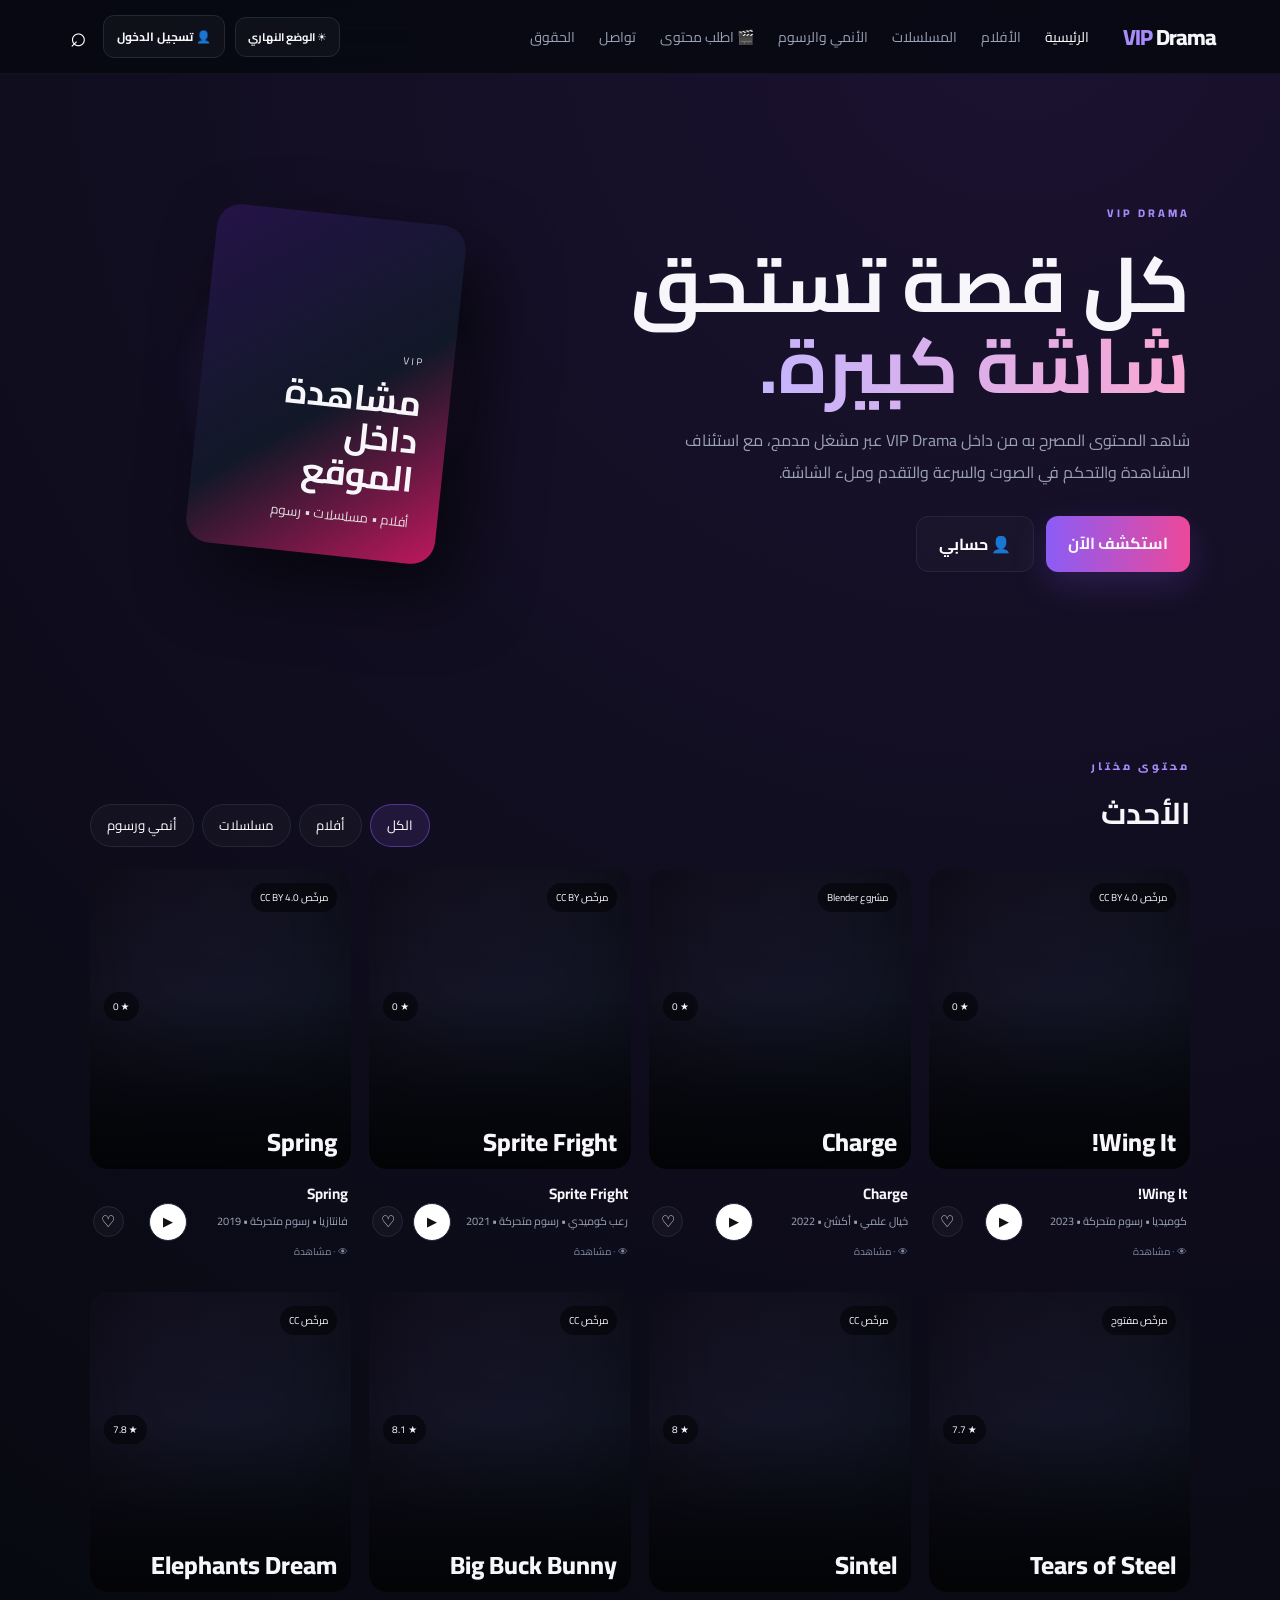
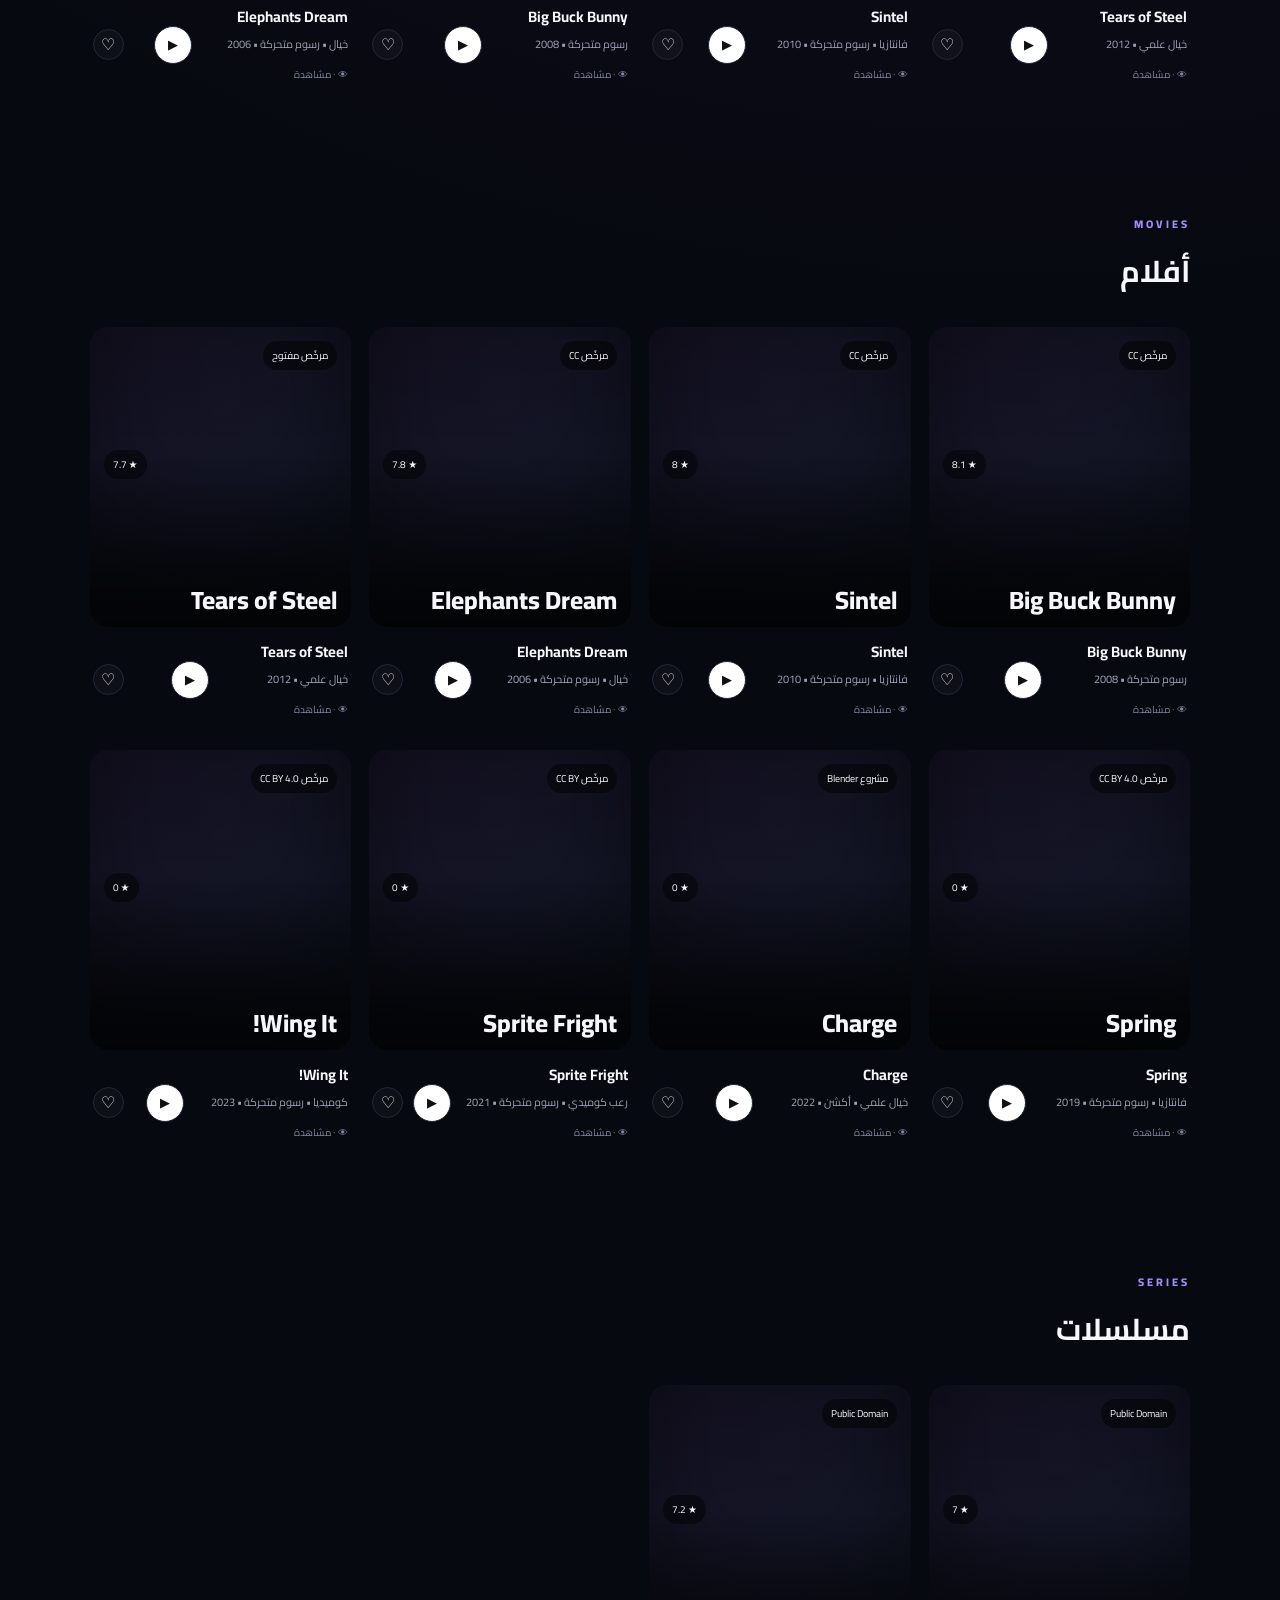
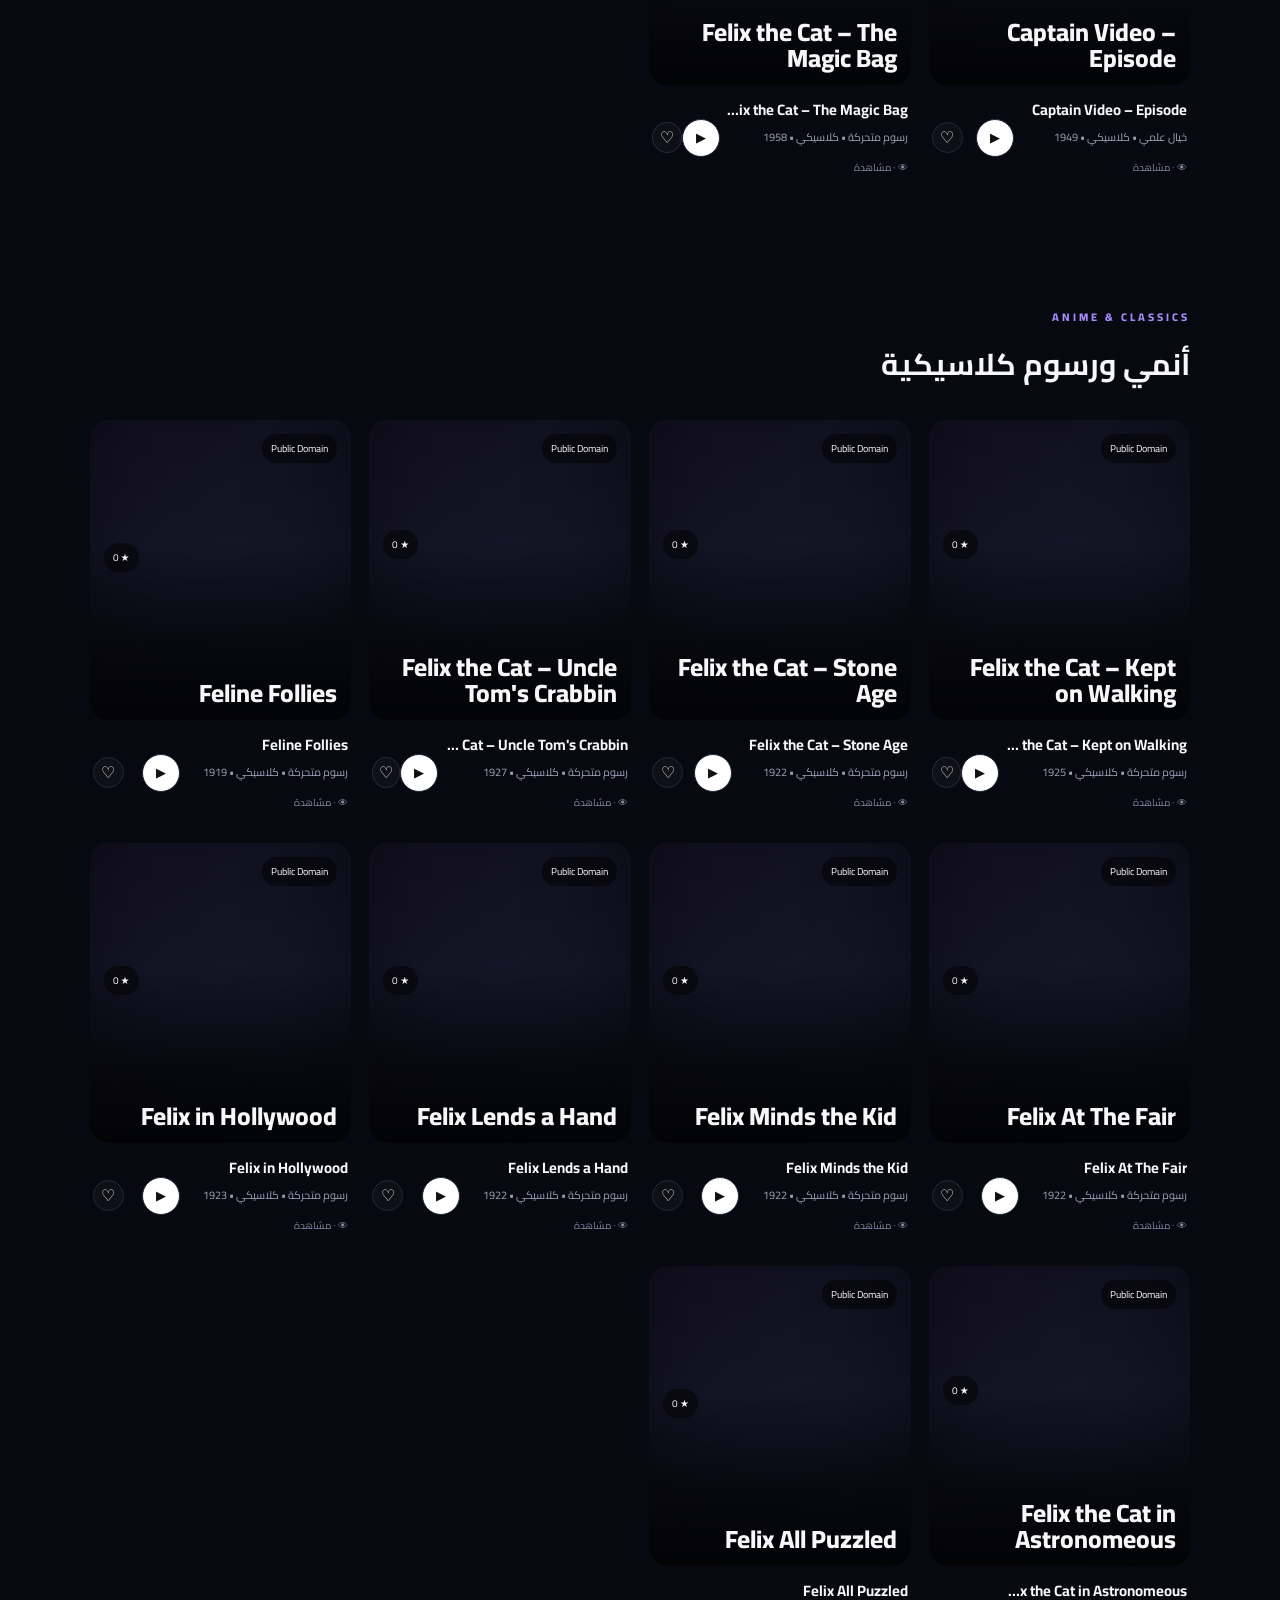
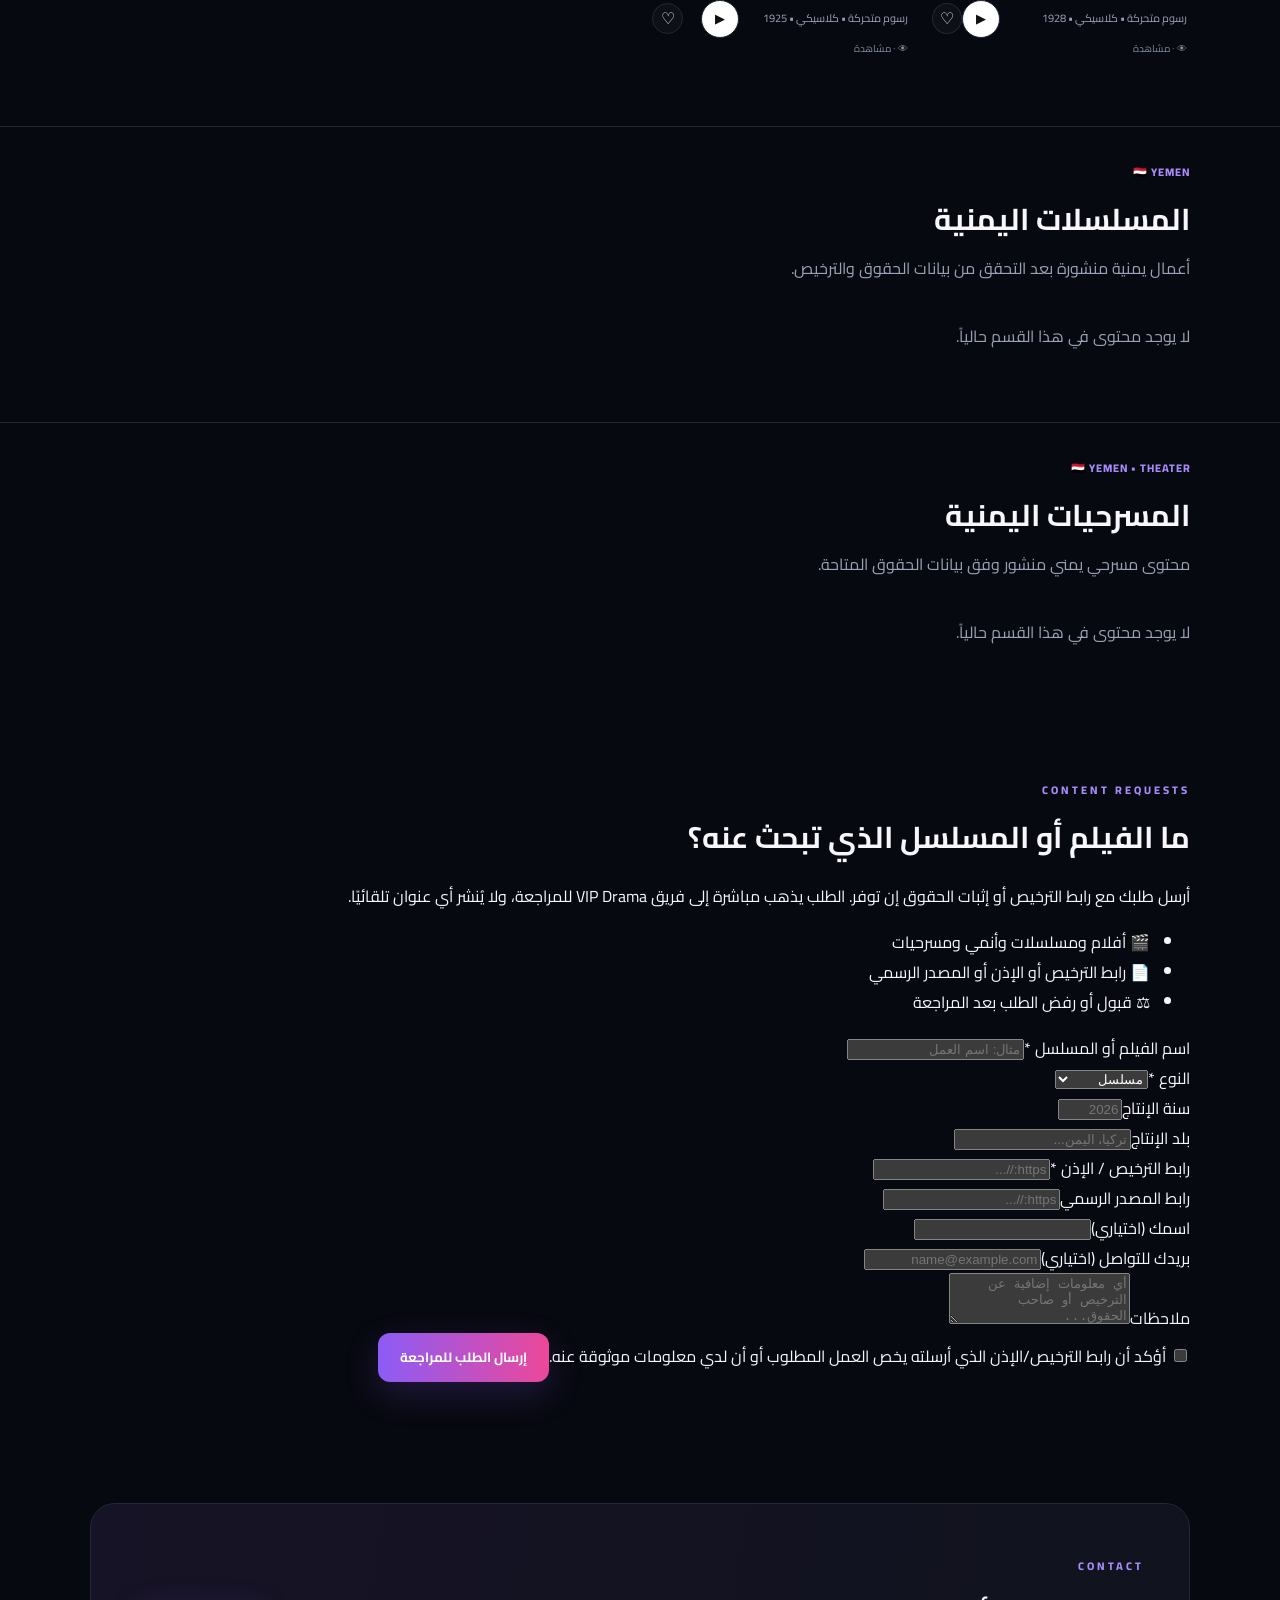
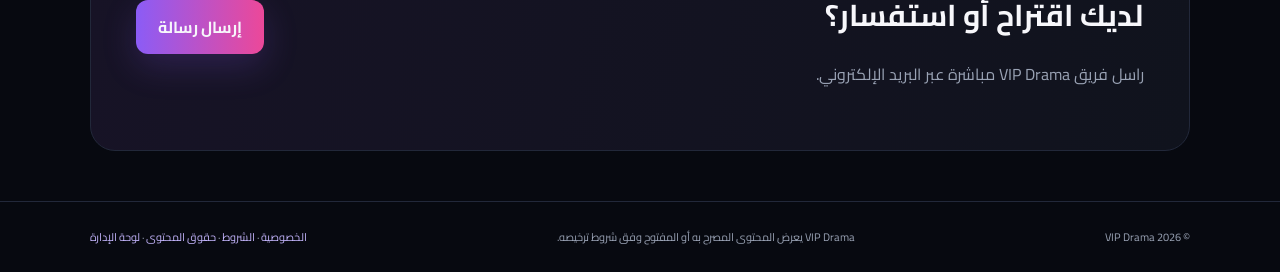
==== index.html @ 3eedb6cb "feat: add public content request section" ====
<!doctype html>
<html lang="ar" dir="rtl">
<head>
<meta charset="utf-8"><meta name="viewport" content="width=device-width,initial-scale=1">
<meta name="theme-color" content="#090b12"><meta name="description" content="VIP Drama — منصة عالمية لاكتشاف ومشاهدة الأفلام والمسلسلات والرسوم المرخصة والمفتوحة داخل الموقع."><meta name="robots" content="index,follow"><link rel="canonical" href="https://1sirgenera.github.io/Vip-Drama/"><link rel="manifest" href="manifest.webmanifest">
<title>VIP Drama — أفلام ومسلسلات</title><link rel="stylesheet" href="styles.css">
<style>.player-stage iframe{width:100%;height:100%;min-height:0;border:0;display:block}.player-stage{min-height:0}</style><style>
.series-browser{margin-top:26px;border-top:1px solid var(--line);padding-top:22px}
.series-browser h3{margin:6px 0 14px}
.series-browser-head{margin-bottom:14px}
.season-tabs{display:flex;gap:8px;flex-wrap:wrap;margin-bottom:14px}
.season-tab{border:1px solid var(--line);background:#ffffff06;color:#fff;border-radius:12px;padding:9px 13px;cursor:pointer;font:inherit}
.season-tab.active,.season-tab:hover{background:#8b5cf622;border-color:#8b5cf677}
.episode-list{display:grid;gap:9px}
.episode-row{display:grid;grid-template-columns:auto 1fr auto;gap:12px;align-items:center;border:1px solid var(--line);background:#ffffff04;border-radius:14px;padding:12px}
.episode-number{width:38px;height:38px;border-radius:11px;background:linear-gradient(135deg,var(--accent),var(--accent2));display:grid;place-items:center;font-weight:800}
.episode-info strong{display:block}.episode-info small{display:block;color:var(--muted);margin-top:3px}
.episode-play{border:1px solid var(--line);background:#fff;color:#111;border-radius:10px;padding:8px 11px;cursor:pointer;font:inherit}
@media(max-width:600px){.episode-row{grid-template-columns:auto 1fr}.episode-play{grid-column:2;justify-self:start}.season-tabs{overflow-x:auto;flex-wrap:nowrap}.season-tab{white-space:nowrap}}
.yemen-section{border-top:1px solid var(--line);padding-top:28px}.yemen-section .section-head p{margin:6px 0 0}.yemen-section .eyebrow{letter-spacing:.08em}</style></head>
<body>
<header class="topbar"><a class="brand" href="index.html"><span>VIP</span> Drama</a><nav><a class="active" href="#home">الرئيسية</a><a href="#movies">الأفلام</a><a href="#series">المسلسلات</a><a href="#anime">الأنمي والرسوم</a><a href="#request">🎬 اطلب محتوى</a><a href="#contact">تواصل</a><a href="rights.html">الحقوق</a></nav><div class="top-actions"><button class="theme-toggle" id="themeToggle" type="button">☀️ الوضع النهاري</button><a class="account-btn" id="accountBtn" href="login.html">👤 تسجيل الدخول</a><button class="search-btn" id="searchOpen" aria-label="بحث">⌕</button></div></header>
<main id="home">
<section class="hero"><div class="hero-copy"><span class="eyebrow">VIP DRAMA</span><h1>كل قصة تستحق<br><b>شاشة كبيرة.</b></h1><p>شاهد المحتوى المصرح به من داخل VIP Drama عبر مشغل مدمج، مع استئناف المشاهدة والتحكم في الصوت والسرعة والتقدم وملء الشاشة.</p><div class="hero-actions"><a class="btn primary" href="#latest">استكشف الآن</a><a class="btn ghost" href="login.html">👤 حسابي</a></div></div><div class="hero-art"><div class="hero-glow"></div><div class="hero-card"><span>VIP</span><strong>مشاهدة<br>داخل الموقع</strong><small>أفلام • مسلسلات • رسوم</small></div></div></section>
<section class="section quick-section" id="continueSection" hidden><div class="section-head"><div><span class="eyebrow">CONTINUE</span><h2>تابع المشاهدة</h2></div></div><div class="rail" id="continueGrid"></div></section><section class="section quick-section" id="favoritesSection" hidden><div class="section-head"><div><span class="eyebrow">MY LIST</span><h2>قائمتي</h2></div></div><div class="rail" id="favoritesGrid"></div></section><section class="section" id="latest"><div class="section-head"><div><span class="eyebrow">محتوى مختار</span><h2>الأحدث</h2></div><div class="filters" id="genreFilters"><button class="filter-chip active" data-filter="all">الكل</button><button class="filter-chip" data-filter="movie">أفلام</button><button class="filter-chip" data-filter="series">مسلسلات</button><button class="filter-chip" data-filter="anime">أنمي ورسوم</button></div></div><div class="grid" id="latestGrid"></div></section>
<section class="section" id="movies"><div class="section-head"><div><span class="eyebrow">MOVIES</span><h2>أفلام</h2></div></div><div class="grid" id="moviesGrid"></div></section>
<section class="section" id="series"><div class="section-head"><div><span class="eyebrow">SERIES</span><h2>مسلسلات</h2></div></div><div class="grid" id="seriesGrid"></div></section>
<section class="section" id="anime"><div class="section-head"><div><span class="eyebrow">ANIME & CLASSICS</span><h2>أنمي ورسوم كلاسيكية</h2></div></div><div class="grid" id="animeGrid"></div></section>
<section class="section yemen-section" id="yemen-series"><div class="section-head"><div><span class="eyebrow">🇾🇪 YEMEN</span><h2>المسلسلات اليمنية</h2><p class="muted">أعمال يمنية منشورة بعد التحقق من بيانات الحقوق والترخيص.</p></div></div><div class="grid" id="yemenSeriesGrid"></div></section>
<section class="section yemen-section" id="yemen-plays"><div class="section-head"><div><span class="eyebrow">🇾🇪 YEMEN • THEATER</span><h2>المسرحيات اليمنية</h2><p class="muted">محتوى مسرحي يمني منشور وفق بيانات الحقوق المتاحة.</p></div></div><div class="grid" id="yemenPlaysGrid"></div></section>
<section class="section request-section" id="request"><div class="request-card"><div class="request-copy"><span class="eyebrow">CONTENT REQUESTS</span><h2>ما الفيلم أو المسلسل الذي تبحث عنه؟</h2><p>أرسل طلبك مع رابط الترخيص أو إثبات الحقوق إن توفر. الطلب يذهب مباشرة إلى فريق VIP Drama للمراجعة، ولا يُنشر أي عنوان تلقائيًا.</p><ul><li>🎬 أفلام ومسلسلات وأنمي ومسرحيات</li><li>📄 رابط الترخيص أو الإذن أو المصدر الرسمي</li><li>⚖️ قبول أو رفض الطلب بعد المراجعة</li></ul></div><form id="publicRequestForm" class="request-form"><div class="field"><label>اسم الفيلم أو المسلسل *</label><input id="requestTitle" required maxlength="200" placeholder="مثال: اسم العمل"></div><div class="field"><label>النوع *</label><select id="requestType" required><option value="series">مسلسل</option><option value="movie">فيلم</option><option value="anime">أنمي / رسوم</option><option value="theater">مسرحية</option><option value="other">أخرى</option></select></div><div class="field"><label>سنة الإنتاج</label><input id="requestYear" type="number" min="1800" max="2100" placeholder="2026"></div><div class="field"><label>بلد الإنتاج</label><input id="requestCountry" maxlength="100" placeholder="تركيا، اليمن..."></div><div class="field"><label>رابط الترخيص / الإذن *</label><input id="requestLicenseUrl" type="url" required maxlength="1000" placeholder="https://..."></div><div class="field"><label>رابط المصدر الرسمي</label><input id="requestSourceUrl" type="url" maxlength="1000" placeholder="https://..."></div><div class="field"><label>اسمك (اختياري)</label><input id="requestName" maxlength="100"></div><div class="field"><label>بريدك للتواصل (اختياري)</label><input id="requestEmail" type="email" maxlength="254" placeholder="name@example.com"></div><div class="field full"><label>ملاحظات</label><textarea id="requestNotes" rows="3" maxlength="2000" placeholder="أي معلومات إضافية عن الترخيص أو صاحب الحقوق..."></textarea></div><label class="request-check"><input id="requestConfirm" type="checkbox" required> أؤكد أن رابط الترخيص/الإذن الذي أرسلته يخص العمل المطلوب أو أن لدي معلومات موثوقة عنه.</label><button class="btn primary" type="submit">إرسال الطلب للمراجعة</button><p id="requestStatus" class="muted request-status" role="status"></p></form></div></section><section class="contact section" id="contact"><div><span class="eyebrow">CONTACT</span><h2>لديك اقتراح أو استفسار؟</h2><p>راسل فريق VIP Drama مباشرة عبر البريد الإلكتروني.</p></div><a class="btn primary" href="mailto:abwfdytan@gmail.com?subject=رسالة%20من%20VIP%20Drama">إرسال رسالة</a></section>
</main>
<footer><span>© 2026 VIP Drama</span><span>VIP Drama يعرض المحتوى المصرح به أو المفتوح وفق شروط ترخيصه.</span><span><a href="privacy.html">الخصوصية</a> · <a href="terms.html">الشروط</a> · <a href="rights.html">حقوق المحتوى</a> · <a href="admin.html">لوحة الإدارة</a></span></footer>
<div class="modal" id="detailsModal" aria-hidden="true"><div class="details-box"><button class="close" id="detailsClose">×</button><div id="detailsBackdrop" class="details-backdrop"></div><div class="details-body"><span class="eyebrow">VIP DETAILS</span><h2 id="detailsTitle"></h2><p id="detailsMeta" class="player-meta"></p><p id="detailsDesc" class="muted"></p><div class="details-actions"><button class="btn primary" id="detailsPlay">▶ مشاهدة الآن</button><button class="btn ghost" id="detailsFav">♡ قائمتي</button></div><div id="seriesBrowser" class="series-browser" hidden>
  <div class="series-browser-head"><span class="eyebrow">SEASONS & EPISODES</span><h3>المواسم والحلقات</h3></div>
  <div id="seasonTabs" class="season-tabs"></div>
  <div id="episodeList" class="episode-list"></div>
</div><small id="detailsSource" class="player-source"></small></div></div></div><div class="modal player-modal" id="playerModal" aria-hidden="true"><div class="player-box"><button class="close player-close" id="playerClose" aria-label="إغلاق">×</button><div id="playerStage" class="player-stage"></div><div class="player-info"><span class="eyebrow">VIP PLAYER</span><h2 id="playerTitle"></h2><p id="playerMeta" class="player-meta"></p><p id="playerDesc" class="muted"></p><small id="playerSource" class="player-source"></small></div></div></div>
<div class="modal" id="searchModal"><div class="modal-box"><button class="close" id="searchClose">×</button><h3>بحث في المكتبة</h3><input id="searchInput" placeholder="اكتب اسم فيلم أو مسلسل..." autofocus><div id="searchResults"></div></div></div>
<script src="theme.js?v=20261003-1"></script><script src="data.js?v=20261002-9"></script><script src="https://cdn.jsdelivr.net/npm/@supabase/supabase-js@2"></script><script src="supabase-config.js"></script><script src="app.js?v=20261003-3"></script>
</body></html>
---- styles.css ----
@import url('https://fonts.googleapis.com/css2?family=Cairo:wght@400;600;700;800&display=swap');
:root{--bg:#070910;--panel:#0e111b;--panel2:#141827;--text:#f7f7fb;--muted:#9aa3b5;--accent:#8b5cf6;--accent2:#ec4899;--line:#22283a}*{box-sizing:border-box}html{scroll-behavior:smooth}body{margin:0;background:radial-gradient(circle at 80% 0,#1b1230 0,transparent 28%),var(--bg);color:var(--text);font-family:Cairo,system-ui,sans-serif}a{color:inherit;text-decoration:none}.topbar{height:74px;display:flex;align-items:center;gap:34px;padding:0 5%;border-bottom:1px solid #ffffff0b;background:#070910d9;backdrop-filter:blur(18px);position:sticky;top:0;z-index:20}.brand{font-size:22px;font-weight:800;letter-spacing:-1px}.brand span{color:#a78bfa}.topbar nav{display:flex;gap:24px;flex:1}.topbar nav a{color:var(--muted);font-size:14px}.topbar nav a:hover,.topbar nav .active{color:#fff}.top-actions{display:flex;align-items:center;gap:10px}.account-btn{padding:9px 13px;border:1px solid var(--line);border-radius:11px;background:#ffffff08;font-size:12px;font-weight:700;white-space:nowrap}.account-btn:hover,.account-btn.logged-in{border-color:#8b5cf655;background:#8b5cf61a}.search-btn{background:none;border:0;color:#fff;font-size:28px;cursor:pointer}.hero{min-height:620px;padding:90px 7%;display:grid;grid-template-columns:1.1fr .9fr;align-items:center;gap:50px;overflow:hidden}.eyebrow{font-size:11px;letter-spacing:3px;color:#a78bfa;font-weight:800}.hero h1{font-size:clamp(45px,6vw,82px);line-height:1.05;margin:18px 0}.hero h1 b{background:linear-gradient(90deg,#c4b5fd,#f9a8d4);-webkit-background-clip:text;color:transparent}.hero p{color:var(--muted);max-width:560px;line-height:2}.hero-actions{display:flex;gap:12px;margin-top:28px}.btn{padding:12px 22px;border-radius:12px;font-weight:700;display:inline-block;border:0;cursor:pointer;font-family:inherit}.primary{background:linear-gradient(90deg,var(--accent),var(--accent2));box-shadow:0 12px 35px #8b5cf633}.ghost{border:1px solid var(--line);background:#ffffff05;color:#fff}.hero-art{height:400px;position:relative;display:grid;place-items:center}.hero-glow{position:absolute;width:330px;height:330px;background:radial-gradient(circle,#8b5cf655,transparent 65%);filter:blur(5px)}.hero-card{width:250px;height:340px;border-radius:24px;padding:28px;display:flex;flex-direction:column;justify-content:flex-end;background:linear-gradient(145deg,#241348,#111827 55%,#be185d);box-shadow:25px 30px 70px #0009;transform:rotate(6deg)}.hero-card span{font-size:10px;letter-spacing:3px;color:#ddd}.hero-card strong{font-size:35px;line-height:1.1;margin:12px 0}.hero-card small{color:#ddd}.section{padding:55px 7%}.section-head{display:flex;align-items:end;justify-content:space-between;margin-bottom:22px}.section h2{margin:6px 0;font-size:30px}.filter-chip{border:1px solid var(--line);background:#ffffff06;color:#fff;padding:8px 16px;border-radius:30px}.grid{display:grid;grid-template-columns:repeat(4,1fr);gap:18px}.card{min-width:0}.poster{height:300px;border-radius:18px;position:relative;padding:14px;display:flex;flex-direction:column;justify-content:space-between;overflow:hidden;background-size:cover!important;background-position:center!important;box-shadow:inset 0 -100px 100px #0007}.poster-image{position:absolute;inset:0;width:100%;height:100%;object-fit:cover;display:block;z-index:0}.poster-shade{position:absolute;inset:0;background:linear-gradient(180deg,#0003 0%,#0000 42%,#000b 100%);z-index:1}.poster>*:not(.poster-image):not(.poster-shade){position:relative;z-index:2}.tag,.rating{font-size:10px;background:#0007;padding:5px 9px;border-radius:20px;backdrop-filter:blur(5px);align-self:flex-start}.rating{align-self:flex-end;margin-top:-27px}.poster-title{font-size:25px;font-weight:800;line-height:1.05}.card-info{display:flex;justify-content:space-between;align-items:center;padding:10px 3px}.card-info h3{font-size:15px;margin:0}.card-info p{font-size:11px;color:var(--muted);margin:3px 0}.play{border:1px solid var(--line);background:#fff;color:#111;border-radius:50%;width:38px;height:38px;cursor:pointer}.contact{margin:50px 7%;padding:45px;border:1px solid var(--line);border-radius:25px;background:linear-gradient(100deg,#171326,#10131d);display:flex;justify-content:space-between;align-items:center}.contact h2{margin:8px 0}.contact p{color:var(--muted)}footer{border-top:1px solid var(--line);padding:25px 7%;display:flex;gap:20px;justify-content:space-between;color:var(--muted);font-size:11px}footer a{color:#c4b5fd}.modal{display:none;position:fixed;inset:0;background:#000b;z-index:50;padding:7%;backdrop-filter:blur(8px)}.modal.show{display:block}.modal-box{max-width:800px;margin:auto;background:var(--panel);border:1px solid var(--line);border-radius:22px;padding:25px;max-height:86vh;overflow:auto}.close{float:left;background:none;border:0;color:#fff;font-size:28px}.modal input{width:100%;padding:14px;border-radius:12px;border:1px solid var(--line);background:#080a10;color:#fff;margin:10px 0 20px;font:inherit}.muted{color:var(--muted)}
.auth-page{min-height:100vh;display:grid;place-items:center;padding:30px}.auth-wrap{width:min(440px,100%);display:flex;flex-direction:column;align-items:center;gap:18px}.auth-brand{margin-bottom:4px}.auth-card{width:100%;background:linear-gradient(145deg,#101321,#0b0e17);border:1px solid var(--line);border-radius:24px;padding:32px;box-shadow:0 25px 70px #0008}.auth-card h1{font-size:30px;margin:8px 0}.auth-sub{color:var(--muted);font-size:13px;margin-top:0}.auth-form{display:grid;gap:16px;margin-top:24px}.auth-form label{font-size:12px;color:#d7dbea;font-weight:700}.auth-form input{display:block;width:100%;margin-top:7px;padding:13px 14px;border:1px solid var(--line);border-radius:11px;background:#070910;color:#fff;font:inherit;outline:none}.auth-form input:focus{border-color:#8b5cf6}.auth-submit{width:100%;margin-top:4px;text-align:center}.auth-switch{text-align:center;color:var(--muted);font-size:12px}.auth-switch a,.back-home{color:#c4b5fd;font-weight:700}.auth-message{min-height:22px;margin-top:14px;font-size:12px;text-align:center;color:var(--muted)}.auth-message.error{color:#fca5a5}.auth-message.success{color:#86efac}.account-box{text-align:center}.account-box strong{display:block;margin:12px 0 20px}.account-box .auth-submit{margin-top:10px}.back-home{font-size:12px}
@media(max-width:850px){.topbar nav{display:none}.hero{grid-template-columns:1fr;min-height:auto;padding-top:60px}.hero-art{height:320px}.grid{grid-template-columns:repeat(2,1fr)}.poster{height:260px}.contact,footer{flex-direction:column;align-items:flex-start}.contact{margin:30px 5%;}.section{padding:40px 5%}}@media(max-width:480px){.topbar{gap:10px}.account-btn{font-size:10px;padding:8px}.grid{grid-template-columns:1fr 1fr;gap:10px}.poster{height:220px}.poster-title{font-size:19px}.hero h1{font-size:46px}.auth-card{padding:25px}}
body.player-open{overflow:hidden}.player-modal{padding:2.5%;display:none;align-items:center;justify-content:center}.player-modal.show{display:flex}.player-box{width:min(1180px,100%);max-height:94vh;overflow:auto;background:#090c15;border:1px solid var(--line);border-radius:24px;box-shadow:0 30px 100px #000c;position:relative}.player-stage{background:#000;aspect-ratio:16/9;display:grid;place-items:center;overflow:hidden;border-radius:24px 24px 0 0}.vip-player{width:100%;height:100%;background:#000;overflow:hidden}.site-video,.site-frame{width:100%;height:100%;border:0;display:block;background:#000}.site-video{object-fit:contain}.embed-player .site-frame{width:100%;height:100%;min-height:0}.player-empty{padding:70px 24px;text-align:center;max-width:680px}.player-empty h3{margin:14px 0 8px}.player-empty p{color:var(--muted);line-height:1.9}.player-empty small{color:#777f92;line-height:1.7}.player-icon{width:64px;height:64px;border-radius:50%;display:grid;place-items:center;margin:auto;background:linear-gradient(135deg,var(--accent),var(--accent2));font-size:22px}.player-info{padding:22px 28px 28px}.player-info h2{margin:7px 0}.player-meta,.player-source{color:var(--muted);font-size:12px}.player-source{display:block;margin-top:12px}.player-close{position:absolute;top:12px;left:12px;z-index:4;width:42px;height:42px;border-radius:50%;background:#000b;border:1px solid #ffffff22}@media(max-width:700px){.player-modal{padding:0}.player-box{border-radius:0;max-height:100vh;height:100vh}.player-stage{border-radius:0;aspect-ratio:16/9}.player-info{padding:18px}.player-close{top:10px;left:10px}}
.view-count{display:inline-block;margin-top:3px;color:#7f8aa0;font-size:10px}.poster-image{transition:transform .35s ease}.card:hover .poster-image{transform:scale(1.035)}.site-video{max-width:100%;max-height:100%}@media(max-width:600px){.grid{gap:10px}.poster{height:220px}.poster-title{font-size:18px}.player-stage{width:100%;min-height:0}.player-box{width:100%;}.site-frame,.site-video{width:100%;height:100%;min-height:0}.player-info h2{font-size:24px}.player-info{padding:16px 18px 24px}.player-modal .player-box{overflow-y:auto;-webkit-overflow-scrolling:touch}}
/* Streaming platform layer */
.quick-section{padding-top:28px;padding-bottom:28px}
.rail{display:grid;grid-auto-flow:column;grid-auto-columns:minmax(190px,230px);grid-template-rows:1fr;gap:16px;overflow-x:auto;overflow-y:hidden;padding:4px 2px 14px;scroll-snap-type:x mandatory;overscroll-behavior-inline:contain;scrollbar-width:thin}
.rail .rail-card{scroll-snap-align:start}
.rail .poster{height:290px}
.poster-button{display:block;width:100%;padding:0;border:0;background:none;color:inherit;text-align:inherit;cursor:pointer;font:inherit}
.poster-button:focus-visible{outline:2px solid #a78bfa;outline-offset:4px;border-radius:20px}
.filters{display:flex;gap:8px;flex-wrap:wrap;justify-content:flex-start}
.filter-chip{cursor:pointer;font-family:inherit;transition:.2s}
.filter-chip.active,.filter-chip:hover{background:#8b5cf622;border-color:#8b5cf677;color:#fff}
.mini-fav{width:31px;height:31px;border-radius:50%;border:1px solid var(--line);background:#ffffff08;color:#fff;cursor:pointer;font-size:16px;line-height:1}
.mini-fav.saved{color:#f9a8d4;border-color:#ec489966;background:#ec48991a}
.card-info{position:relative}
.card-info>div:first-child{min-width:0;padding-left:5px}
.card-info h3{white-space:nowrap;overflow:hidden;text-overflow:ellipsis}
.card-info .play{flex:0 0 auto}
.search-count{font-size:11px;color:var(--muted);margin-bottom:12px}
#searchResults .card{margin-bottom:12px}
#searchResults .rail-card .poster{height:210px}
.details-box{width:min(900px,100%);max-height:90vh;overflow:auto;margin:auto;background:#090c15;border:1px solid var(--line);border-radius:26px;position:relative;box-shadow:0 30px 100px #000c}
.details-backdrop{height:360px;background-size:cover;background-position:center;position:relative;background-color:#111827}
.details-body{padding:24px 30px 30px}
.details-body h2{font-size:34px;margin:8px 0}
.details-body p{line-height:1.9}
.details-actions{display:flex;gap:10px;flex-wrap:wrap;margin-top:20px}
.details-actions .saved{border-color:#ec489966;color:#f9a8d4;background:#ec48991a}
#detailsClose{position:absolute;top:12px;left:12px;z-index:5;width:42px;height:42px;border-radius:50%;background:#000b;border:1px solid #ffffff22}
.card:hover .poster{box-shadow:inset 0 -100px 100px #0007,0 16px 35px #0008;transform:translateY(-2px)}
.poster{transition:transform .22s ease,box-shadow .22s ease}
@media(max-width:700px){
  .rail{grid-auto-columns:minmax(165px,47vw);gap:11px}
  .rail .poster{height:235px}
  .details-box{border-radius:0;max-height:100vh;height:100vh}
  .details-backdrop{height:290px}
  .details-body{padding:20px}
  .details-body h2{font-size:28px}
  .filters{overflow-x:auto;flex-wrap:nowrap;padding-bottom:3px}
  .filters .filter-chip{white-space:nowrap}
}
@media(prefers-reduced-motion:reduce){html{scroll-behavior:auto}.poster,.poster-image{transition:none}}

.legal-page{max-width:900px;margin:auto;min-height:70vh}.legal-page h1{font-size:42px;margin:10px 0 28px}.legal-page h2{font-size:22px;margin:30px 0 10px}.legal-page p{color:#c2c8d6;line-height:2}.legal-page a{color:#c4b5fd;text-decoration:underline}.legal-page .muted{font-size:12px}

/* Admin production dashboard */
.admin .stats{grid-template-columns:repeat(4,1fr)}
.stat small{display:block;color:var(--muted);font-size:10px;margin-top:4px}
.admin-tools{display:flex;gap:10px;flex-wrap:wrap;margin:0 0 18px}
.admin-tools input,.admin-tools select{flex:1;min-width:170px;padding:11px;border-radius:10px;border:1px solid var(--line);background:#080a10;color:#fff;font:inherit}
.status-pill{display:inline-flex;align-items:center;gap:5px;padding:4px 8px;border-radius:20px;font-size:10px;background:#ffffff0a;border:1px solid var(--line)}
.status-pill.live{color:#86efac;border-color:#22c55e44;background:#22c55e12}
.status-pill.draft{color:#fbbf24;border-color:#f59e0b44;background:#f59e0b12}
.rights-ok{color:#86efac}.rights-warn{color:#fbbf24}
@media(max-width:850px){.admin .stats{grid-template-columns:1fr 1fr}}

/* Admin production dashboard */
.admin .stats{grid-template-columns:repeat(4,1fr)}
.stat small{display:block;color:var(--muted);font-size:10px;margin-top:4px}
.admin-tools{display:flex;gap:10px;flex-wrap:wrap;margin:0 0 18px}
.admin-tools input,.admin-tools select{flex:1;min-width:170px;padding:11px;border-radius:10px;border:1px solid var(--line);background:#080a10;color:#fff;font:inherit}
.status-pill{display:inline-flex;align-items:center;gap:5px;padding:4px 8px;border-radius:20px;font-size:10px;background:#ffffff0a;border:1px solid var(--line)}
.status-pill.live{color:#86efac;border-color:#22c55e44;background:#22c55e12}.status-pill.draft{color:#fbbf24;border-color:#f59e0b44;background:#f59e0b12}
.rights-ok{color:#86efac}.rights-warn{color:#fbbf24}
@media(max-width:850px){.admin .stats{grid-template-columns:1fr 1fr}}

/* VIP Drama theme system */
:root{color-scheme:dark}
:root[data-theme="light"]{color-scheme:light;--bg:#f4f6fb;--panel:#ffffff;--panel2:#eef1f7;--text:#111827;--muted:#667085;--accent:#7c3aed;--accent2:#db2777;--line:#d8deea}
:root[data-theme="light"] body{background:radial-gradient(circle at 80% 0,#eee6ff 0,transparent 30%),var(--bg);color:var(--text)}
:root[data-theme="light"] .topbar{background:#ffffffdd;border-bottom-color:#dfe3ec}
:root[data-theme="light"] .topbar nav a{color:#667085}:root[data-theme="light"] .topbar nav a:hover,:root[data-theme="light"] .topbar nav .active{color:#111827}
:root[data-theme="light"] .account-btn,:root[data-theme="light"] .ghost,:root[data-theme="light"] .filter-chip,:root[data-theme="light"] .mini-fav{background:#ffffff;border-color:#d8deea;color:#273044}
:root[data-theme="light"] .search-btn{color:#111827}:root[data-theme="light"] .hero-card{box-shadow:25px 30px 70px #64748b33}
:root[data-theme="light"] .poster{box-shadow:inset 0 -100px 100px #0005}:root[data-theme="light"] .contact{background:linear-gradient(100deg,#ffffff,#f1effa)}
:root[data-theme="light"] .modal{background:#11182766}:root[data-theme="light"] .modal-box,:root[data-theme="light"] .details-box,:root[data-theme="light"] .player-box{background:#ffffff;color:#111827;box-shadow:0 30px 100px #47556933}
:root[data-theme="light"] .modal input,:root[data-theme="light"] .auth-form input,:root[data-theme="light"] .field input,:root[data-theme="light"] .field select,:root[data-theme="light"] .field textarea{background:#f8fafc;color:#111827;border-color:#d8deea}
:root[data-theme="light"] .auth-card{background:linear-gradient(145deg,#fff,#f5f6fb);box-shadow:0 25px 70px #47556922}
:root[data-theme="light"] .details-backdrop{background-color:#e5e7eb}:root[data-theme="light"] .season-tab{color:#273044;background:#fff}
:root[data-theme="light"] .episode-row{background:#fff}:root[data-theme="light"] .episode-play{background:#111827;color:#fff}
:root[data-theme="light"] .player-stage{background:#000}:root[data-theme="light"] footer{background:#f4f6fb}
:root[data-theme="light"] .notice{background:#fffbeb;color:#92400e;border-color:#f59e0b}
:root[data-theme="light"] .admin .stat,:root[data-theme="light"] .admin .box{background:#fff}
.theme-toggle{border:1px solid var(--line);background:#ffffff08;color:inherit;border-radius:11px;padding:9px 12px;cursor:pointer;font:inherit;font-size:11px;font-weight:700;white-space:nowrap}
.theme-toggle:hover{border-color:#8b5cf655;background:#8b5cf61a}
@media(max-width:480px){.theme-toggle{padding:8px 9px;font-size:10px}}

/* Admin role UI */
.role-badge{display:inline-block;margin-top:8px;padding:5px 10px;border:1px solid var(--line);border-radius:999px;background:#8b5cf612;color:#a78bfa;font-size:11px;font-weight:700}.roles-form{display:grid;grid-template-columns:1.4fr 1fr auto;gap:12px;align-items:end}.roles-form .field{margin:0}.roles-manager code{font-size:10px;color:var(--muted)}
@media(max-width:700px){.roles-form{grid-template-columns:1fr}.roles-form .btn{width:100%}}
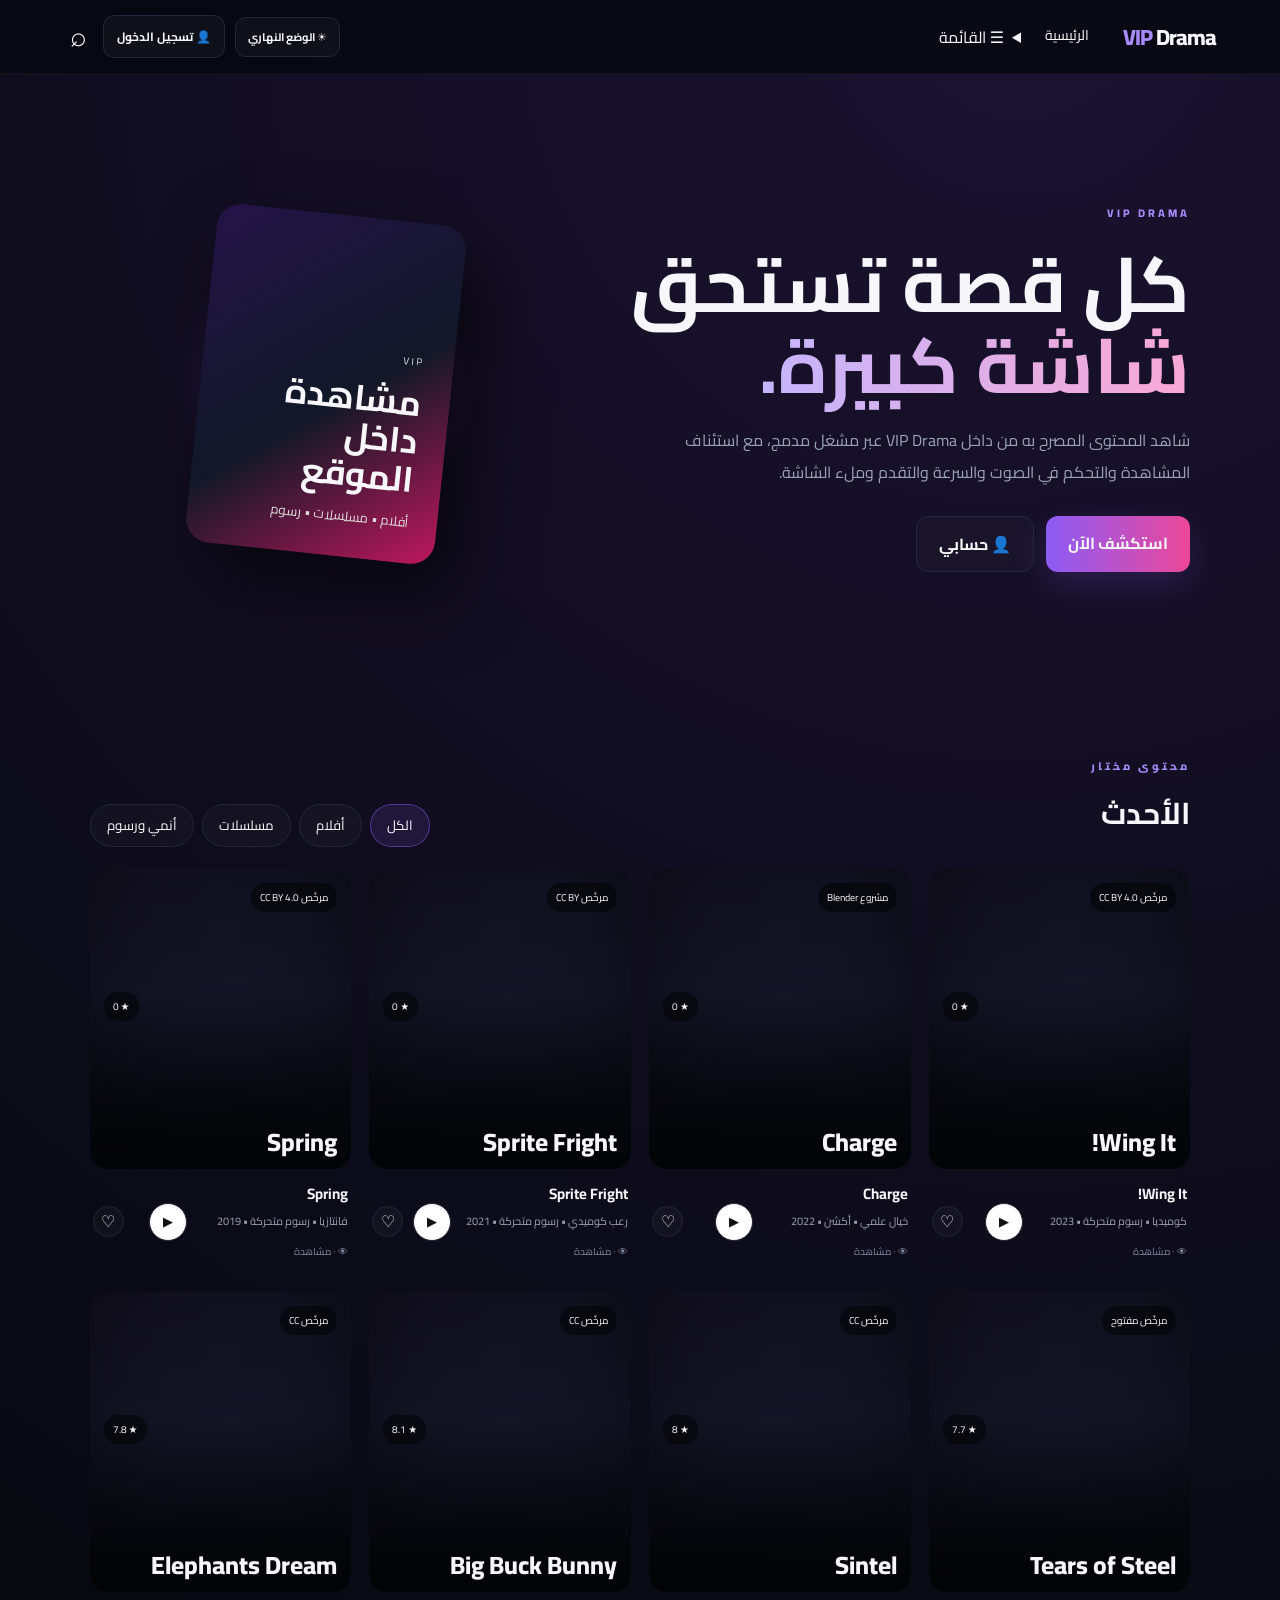
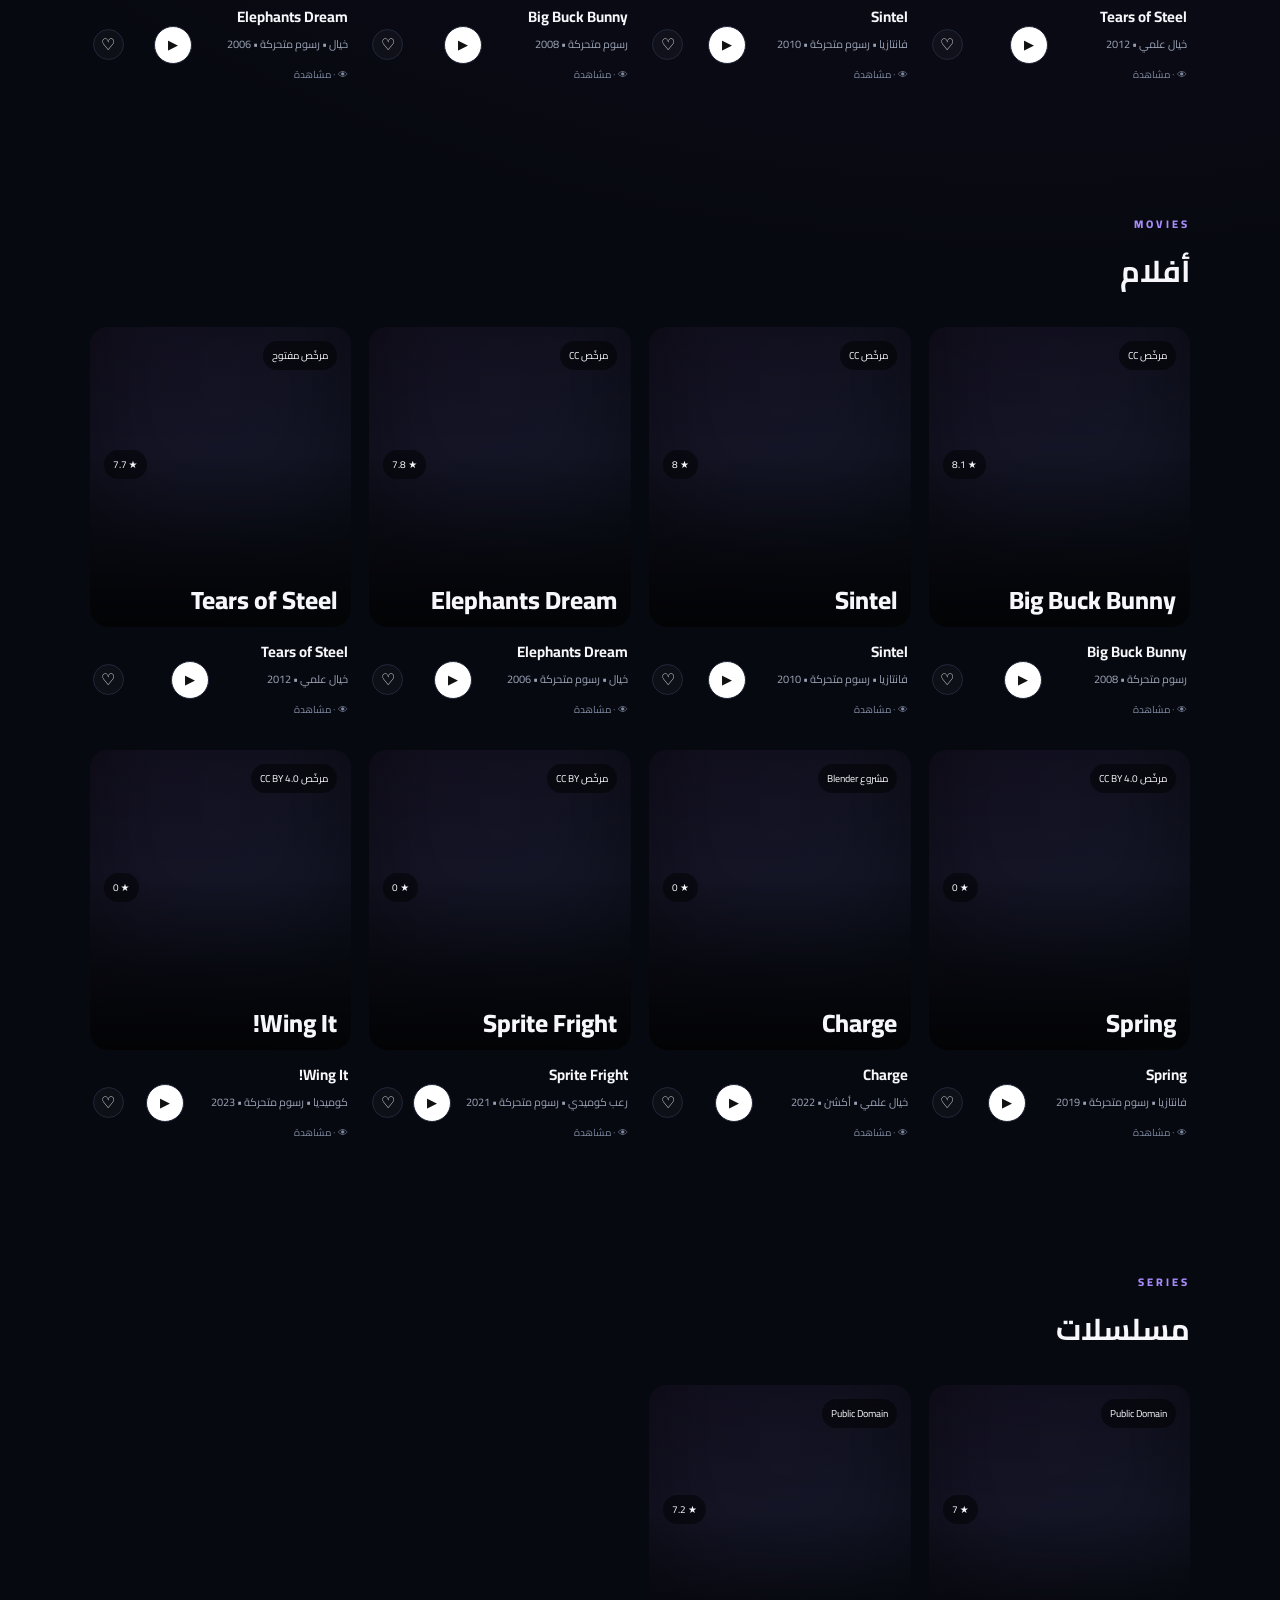
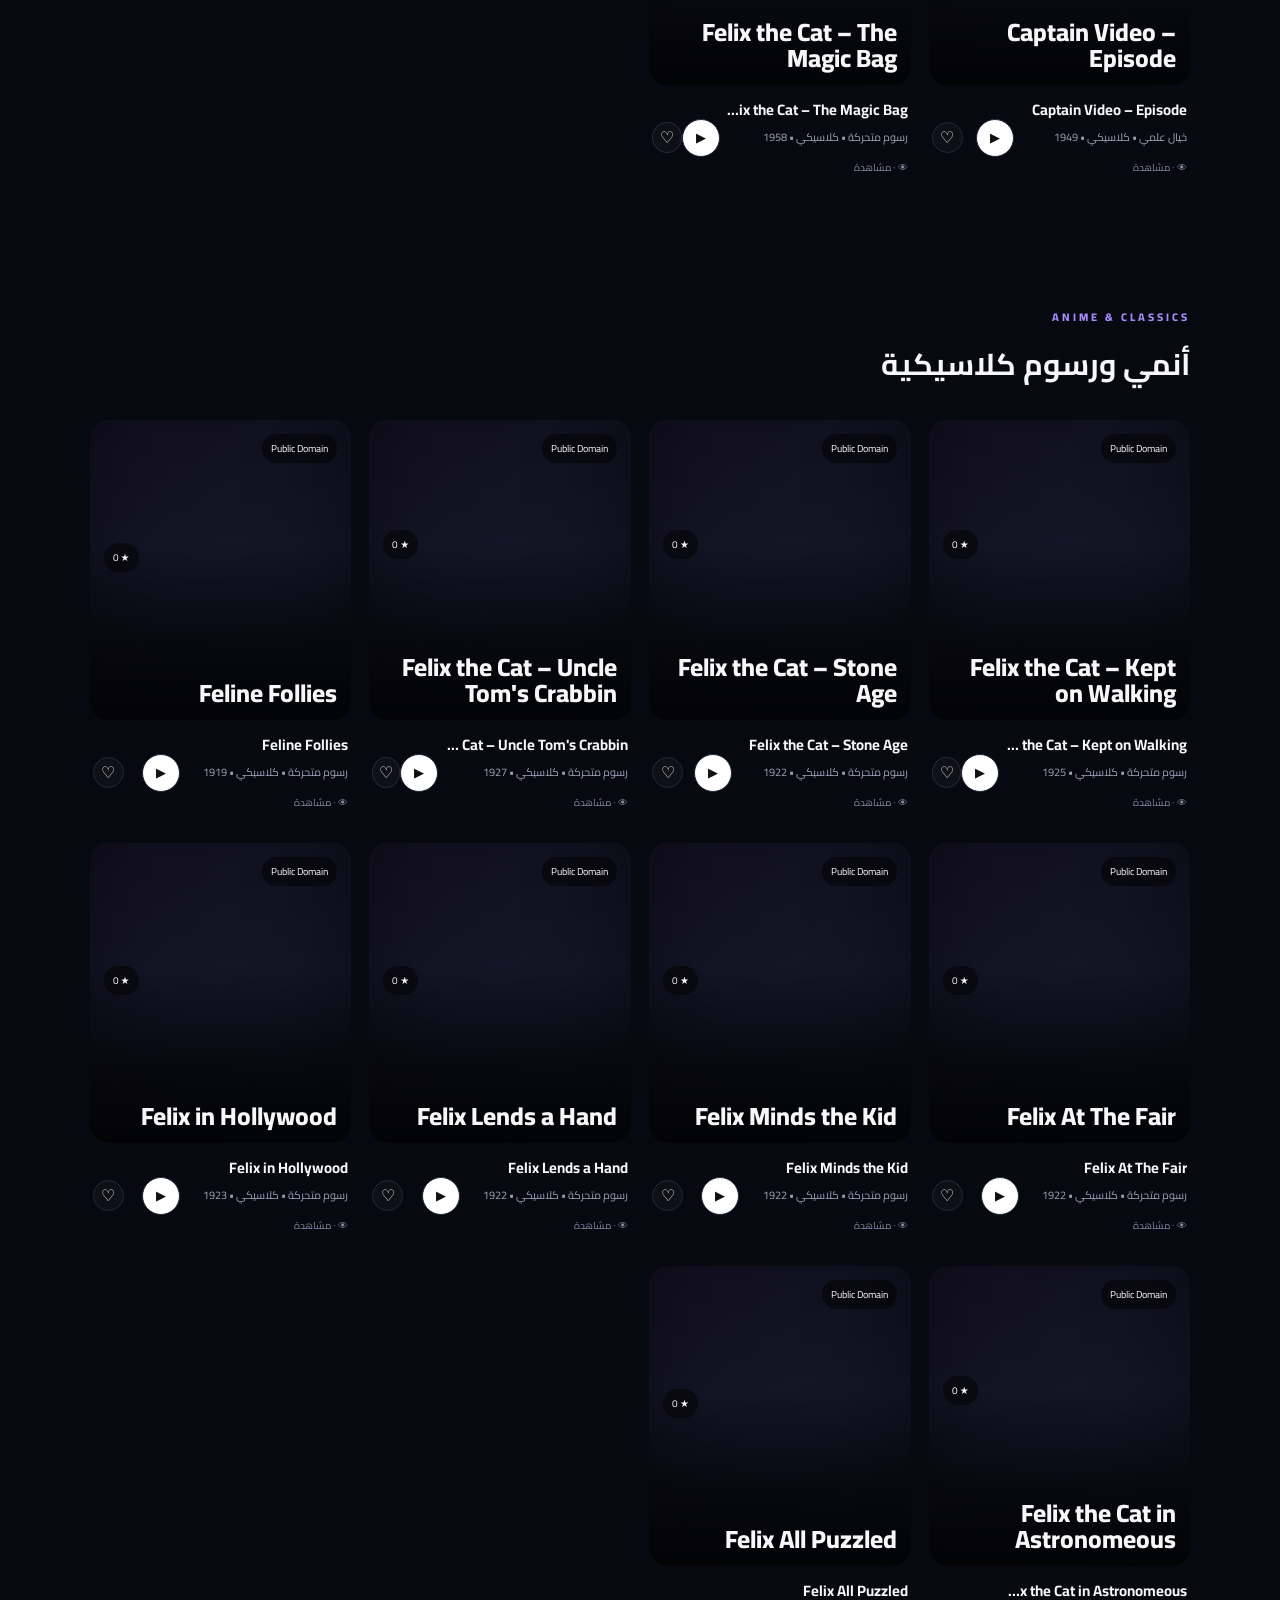
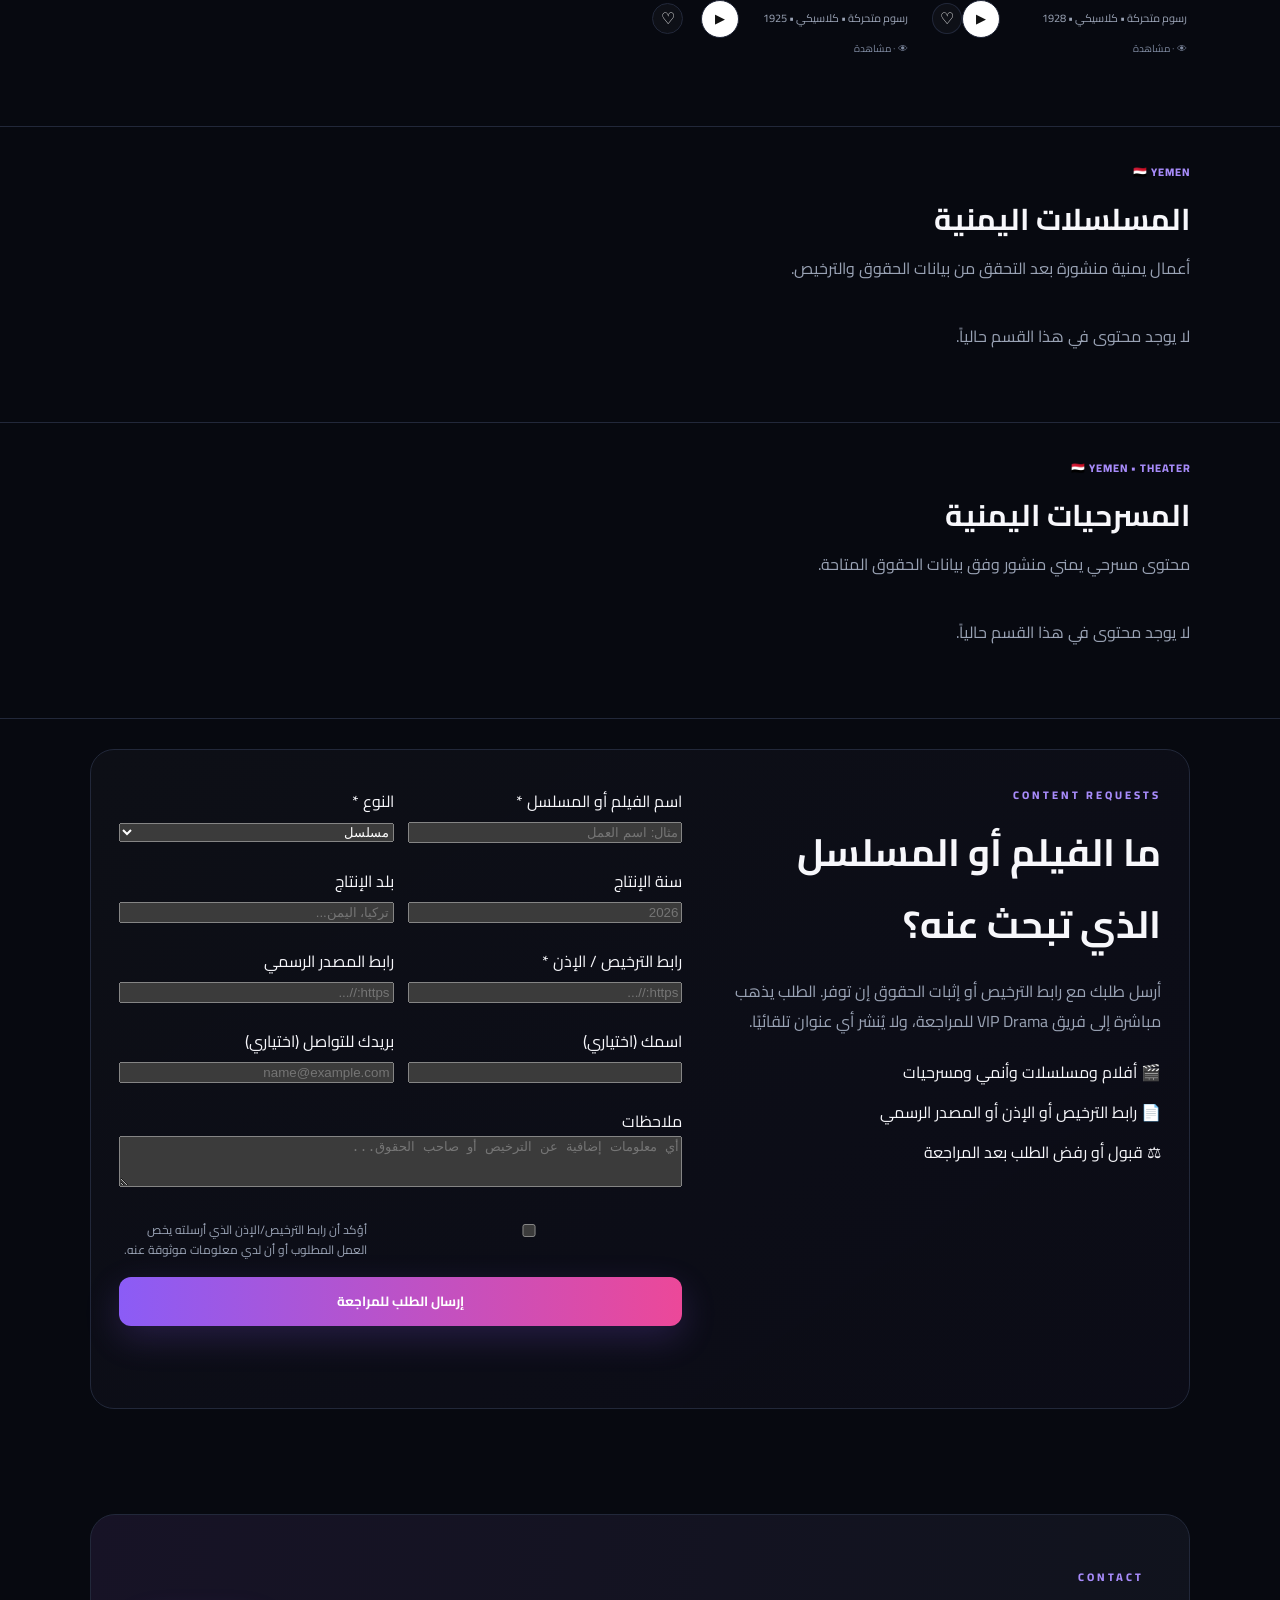
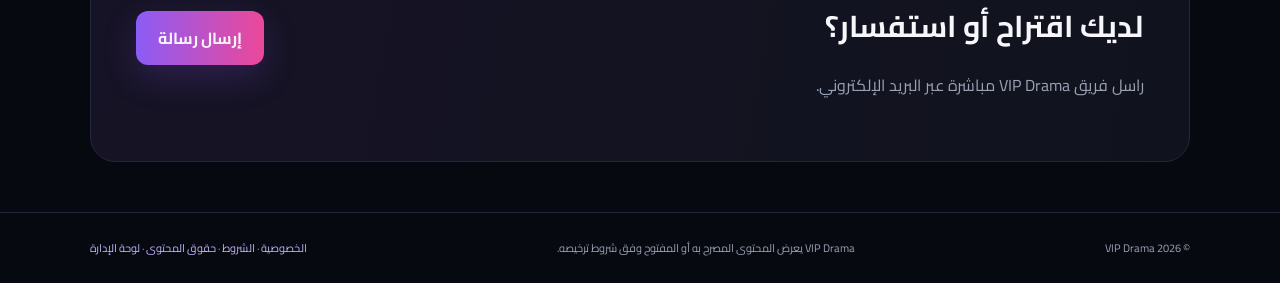
==== commit 95d3a9da: "feat: add interactive catalog navigation menu" ====
--- a/index.html
+++ b/index.html
@@ -19,7 +19,7 @@
 @media(max-width:600px){.episode-row{grid-template-columns:auto 1fr}.episode-play{grid-column:2;justify-self:start}.season-tabs{overflow-x:auto;flex-wrap:nowrap}.season-tab{white-space:nowrap}}
 .yemen-section{border-top:1px solid var(--line);padding-top:28px}.yemen-section .section-head p{margin:6px 0 0}.yemen-section .eyebrow{letter-spacing:.08em}</style></head>
 <body>
-<header class="topbar"><a class="brand" href="index.html"><span>VIP</span> Drama</a><nav><a class="active" href="#home">الرئيسية</a><a href="#movies">الأفلام</a><a href="#series">المسلسلات</a><a href="#anime">الأنمي والرسوم</a><a href="#request">🎬 اطلب محتوى</a><a href="#contact">تواصل</a><a href="rights.html">الحقوق</a></nav><div class="top-actions"><button class="theme-toggle" id="themeToggle" type="button">☀️ الوضع النهاري</button><a class="account-btn" id="accountBtn" href="login.html">👤 تسجيل الدخول</a><button class="search-btn" id="searchOpen" aria-label="بحث">⌕</button></div></header>
+<header class="topbar"><a class="brand" href="index.html"><span>VIP</span> Drama</a><nav><a class="active" href="#home">الرئيسية</a><details class="catalog-menu"><summary>☰ القائمة</summary><div class="catalog-menu-panel"><a href="#movies">🎬 الأفلام</a><a href="#series">📺 المسلسلات</a><a href="#anime">✨ الأنمي والرسوم</a><a href="#yemen-series">🇾🇪 المسلسلات اليمنية</a><a href="#yemen-plays">🎭 المسرحيات اليمنية</a><a href="#request">➕ طلب فيلم أو مسلسل</a><a href="#contact">✉️ تواصل</a><a href="rights.html">⚖️ حقوق المحتوى</a></div></details></nav><div class="top-actions"><button class="theme-toggle" id="themeToggle" type="button">☀️ الوضع النهاري</button><a class="account-btn" id="accountBtn" href="login.html">👤 تسجيل الدخول</a><button class="search-btn" id="searchOpen" aria-label="بحث">⌕</button></div></header>
 <main id="home">
 <section class="hero"><div class="hero-copy"><span class="eyebrow">VIP DRAMA</span><h1>كل قصة تستحق<br><b>شاشة كبيرة.</b></h1><p>شاهد المحتوى المصرح به من داخل VIP Drama عبر مشغل مدمج، مع استئناف المشاهدة والتحكم في الصوت والسرعة والتقدم وملء الشاشة.</p><div class="hero-actions"><a class="btn primary" href="#latest">استكشف الآن</a><a class="btn ghost" href="login.html">👤 حسابي</a></div></div><div class="hero-art"><div class="hero-glow"></div><div class="hero-card"><span>VIP</span><strong>مشاهدة<br>داخل الموقع</strong><small>أفلام • مسلسلات • رسوم</small></div></div></section>
 <section class="section quick-section" id="continueSection" hidden><div class="section-head"><div><span class="eyebrow">CONTINUE</span><h2>تابع المشاهدة</h2></div></div><div class="rail" id="continueGrid"></div></section><section class="section quick-section" id="favoritesSection" hidden><div class="section-head"><div><span class="eyebrow">MY LIST</span><h2>قائمتي</h2></div></div><div class="rail" id="favoritesGrid"></div></section><section class="section" id="latest"><div class="section-head"><div><span class="eyebrow">محتوى مختار</span><h2>الأحدث</h2></div><div class="filters" id="genreFilters"><button class="filter-chip active" data-filter="all">الكل</button><button class="filter-chip" data-filter="movie">أفلام</button><button class="filter-chip" data-filter="series">مسلسلات</button><button class="filter-chip" data-filter="anime">أنمي ورسوم</button></div></div><div class="grid" id="latestGrid"></div></section>
--- a/styles.css
+++ b/styles.css
@@ -92,3 +92,6 @@
 /* Admin role UI */
 .role-badge{display:inline-block;margin-top:8px;padding:5px 10px;border:1px solid var(--line);border-radius:999px;background:#8b5cf612;color:#a78bfa;font-size:11px;font-weight:700}.roles-form{display:grid;grid-template-columns:1.4fr 1fr auto;gap:12px;align-items:end}.roles-form .field{margin:0}.roles-manager code{font-size:10px;color:var(--muted)}
 @media(max-width:700px){.roles-form{grid-template-columns:1fr}.roles-form .btn{width:100%}}
+
+/* Public content request */
+.request-section{border-top:1px solid var(--line);padding-top:30px}.request-card{display:grid;grid-template-columns:1fr 1.25fr;gap:28px;background:linear-gradient(145deg,#ffffff06,#8b5cf608);border:1px solid var(--line);border-radius:24px;padding:28px}.request-copy h2{font-size:clamp(25px,4vw,38px);margin:8px 0 12px}.request-copy p{color:var(--muted);line-height:1.9}.request-copy ul{list-style:none;padding:0;margin:20px 0;display:grid;gap:10px;color:var(--text)}.request-form{display:grid;grid-template-columns:1fr 1fr;gap:4px 14px}.request-form .field{margin:8px 0}.request-form .full,.request-form .request-check,.request-form .btn,.request-form .request-status{grid-column:1/-1}.request-form input,.request-form select,.request-form textarea{width:100%;box-sizing:border-box}.request-check{display:flex;gap:8px;align-items:flex-start;margin:12px 0;color:var(--muted);font-size:12px;line-height:1.7}.request-check input{margin-top:4px}.request-status{min-height:18px}.request-status.ok{color:#34d399}.request-status.error{color:#f87171}.request-status.loading{color:#fbbf24}@media(max-width:800px){.request-card,.request-form{grid-template-columns:1fr}.request-form .full,.request-form .request-check,.request-form .btn,.request-form .request-status{grid-column:auto}}
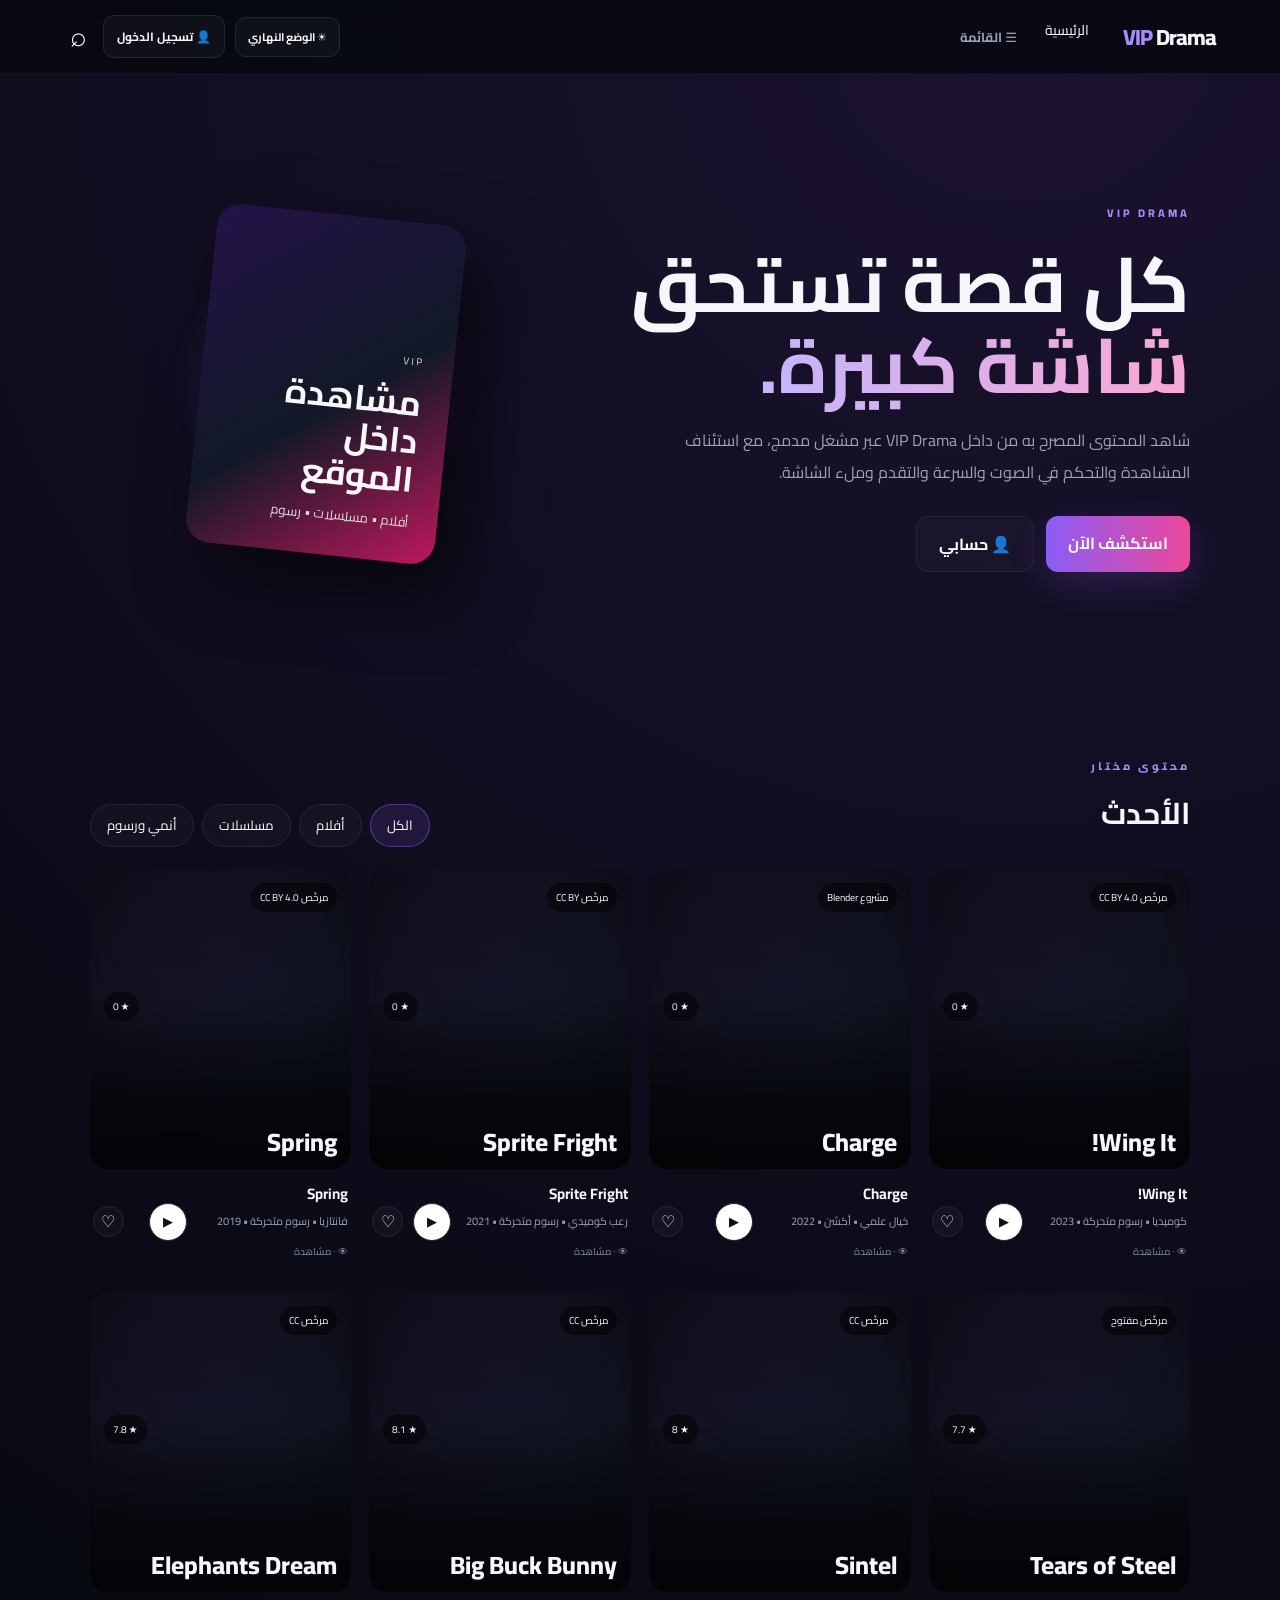
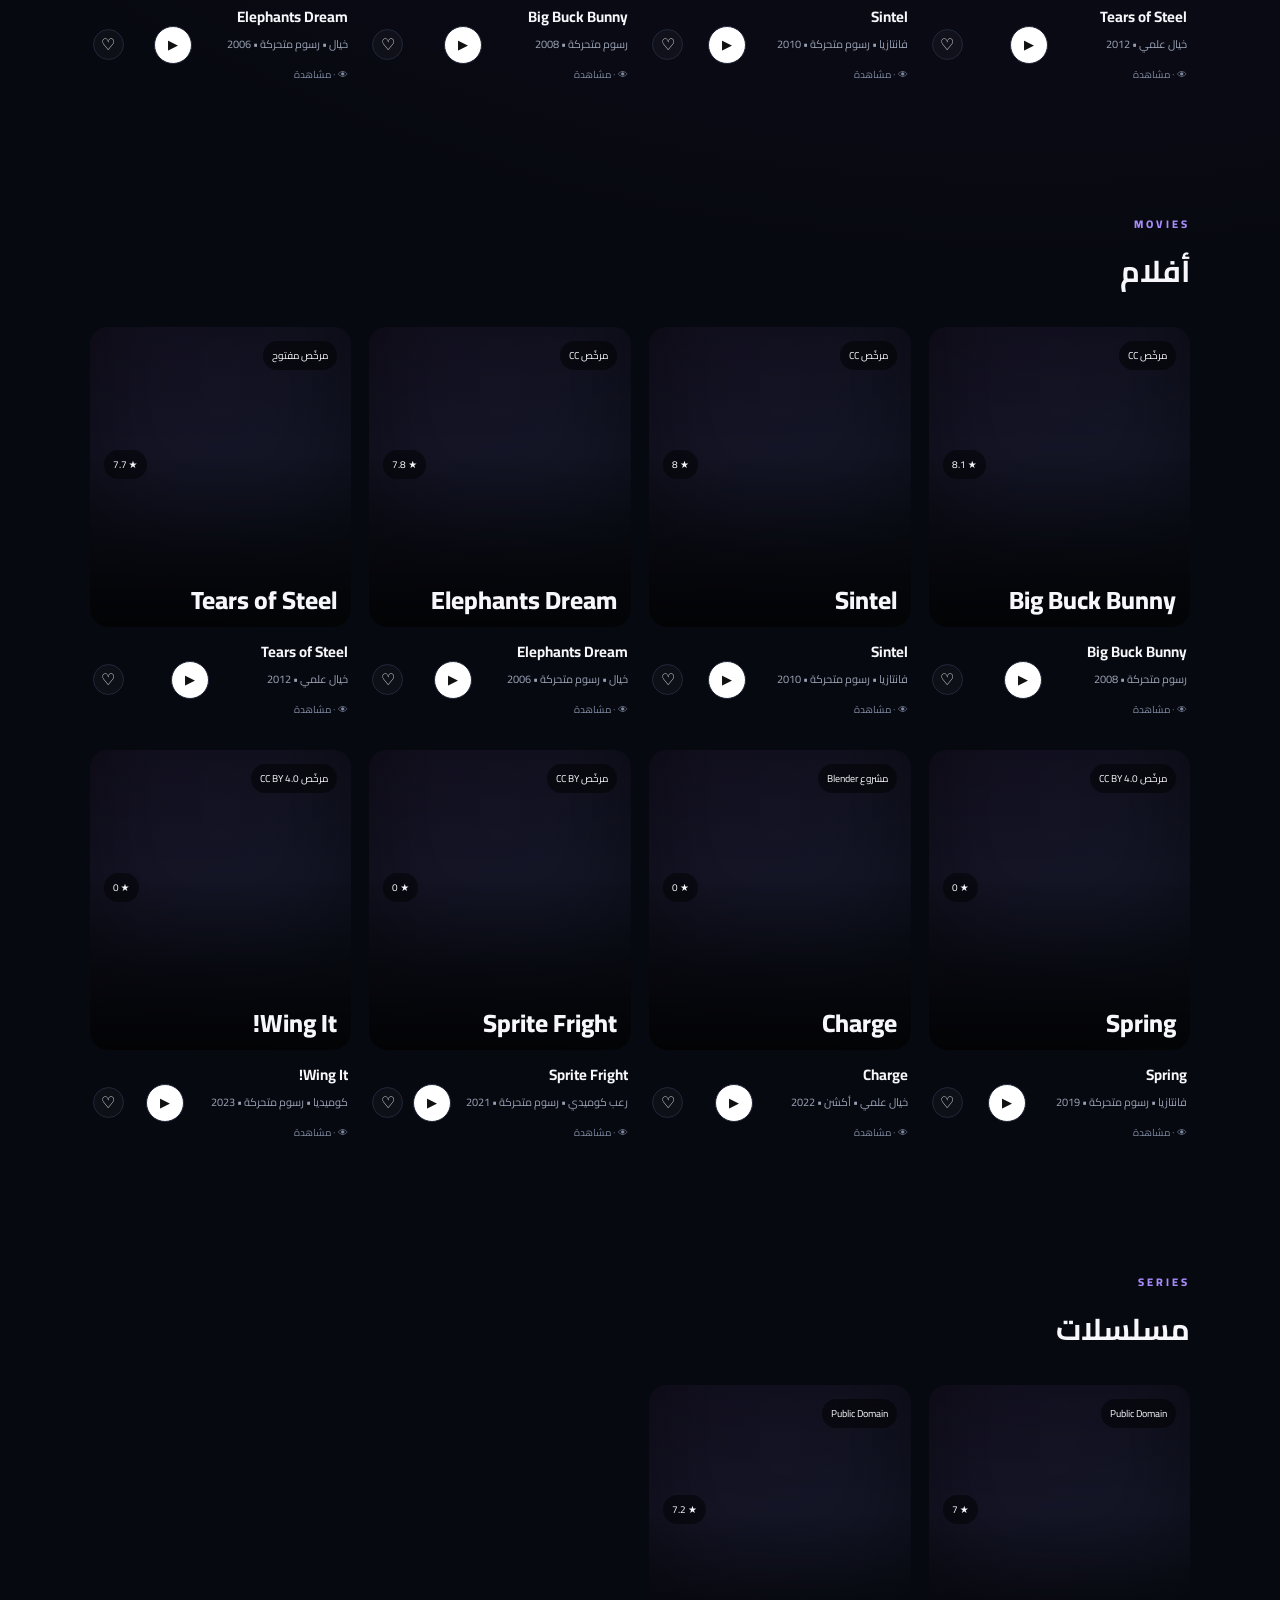
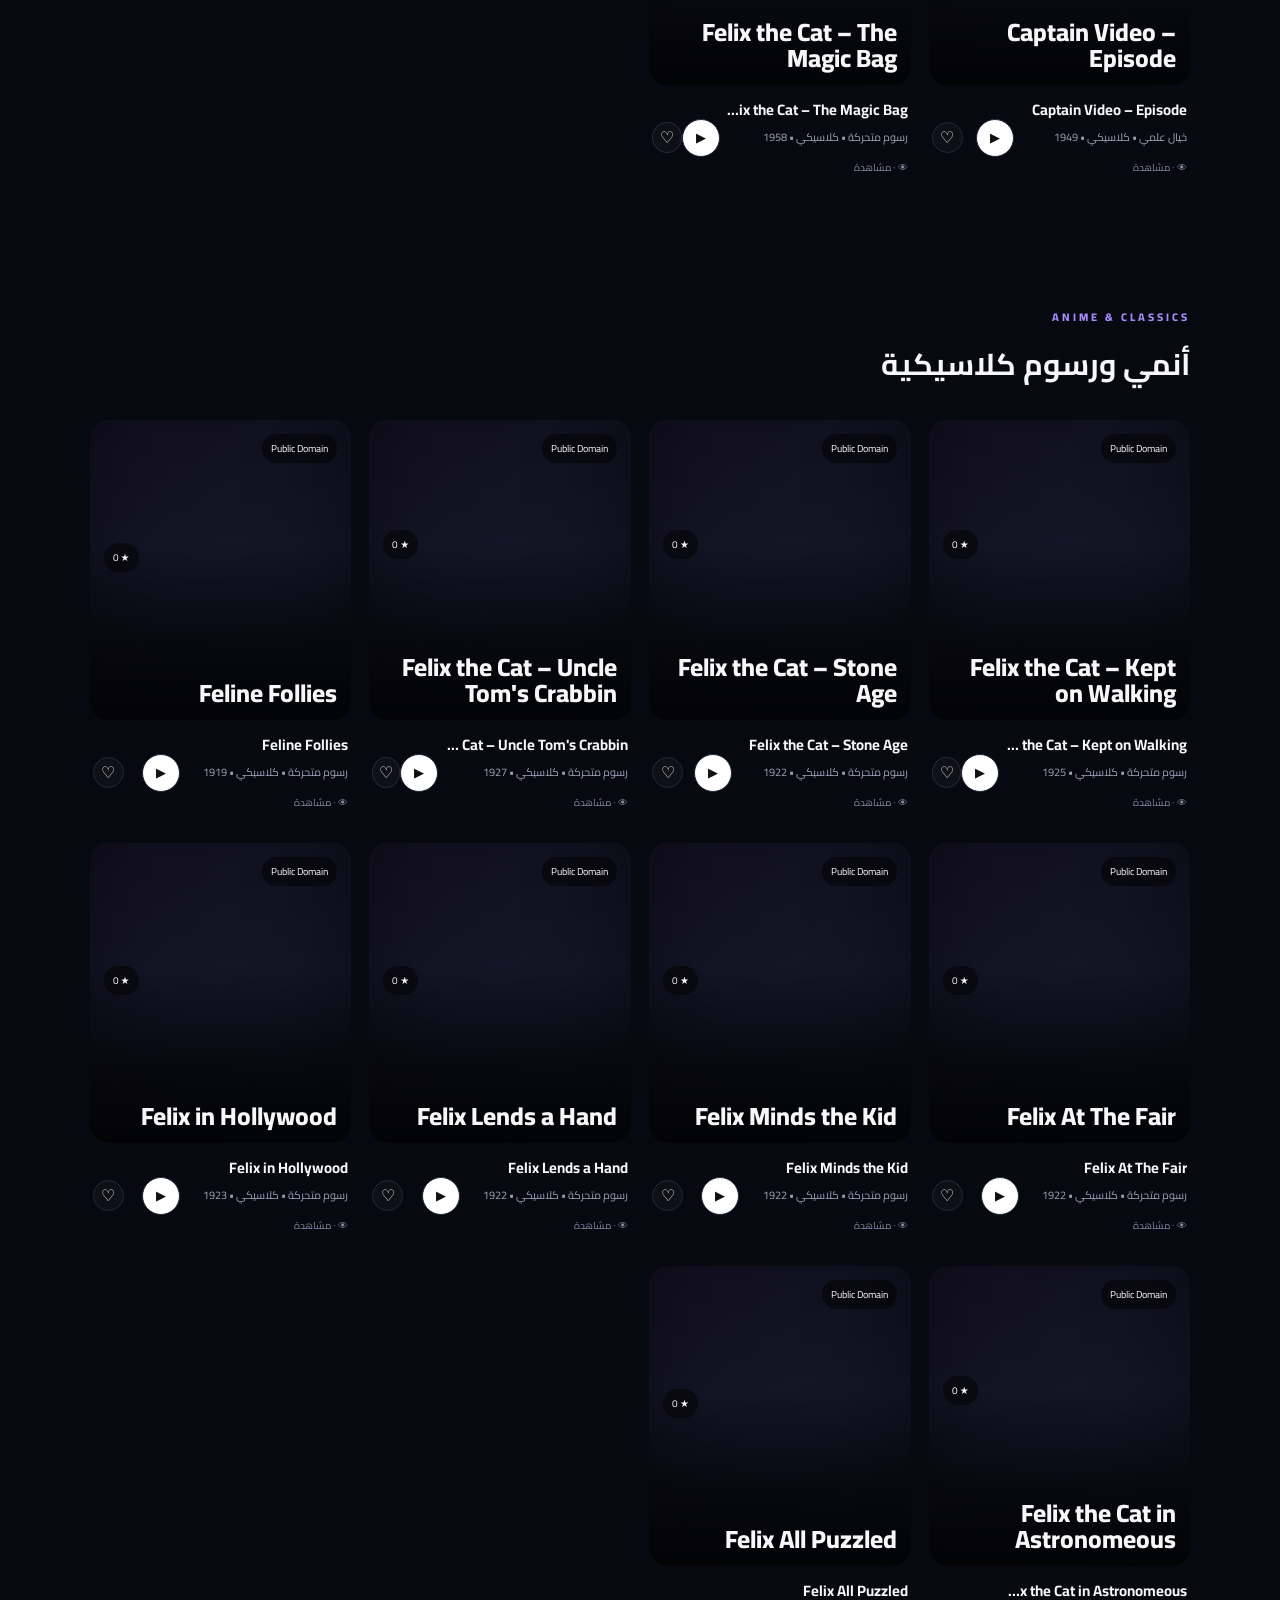
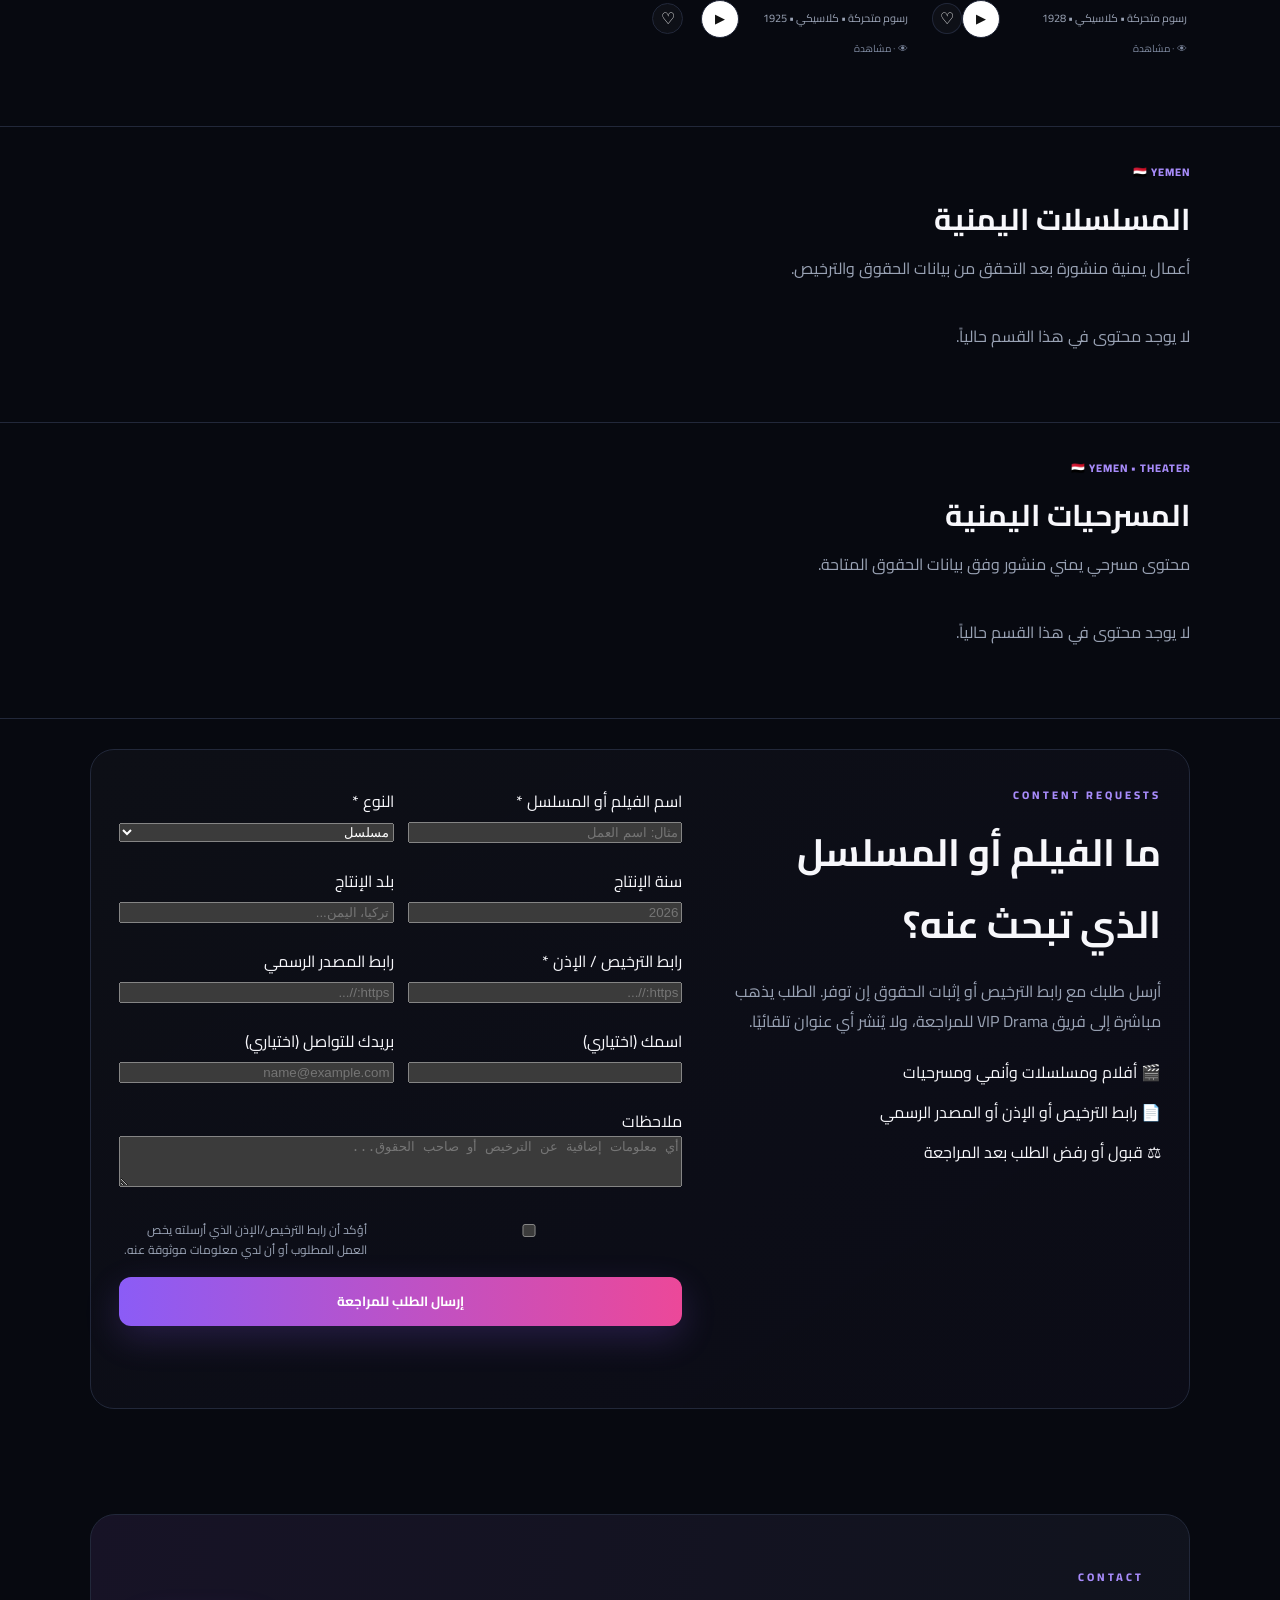
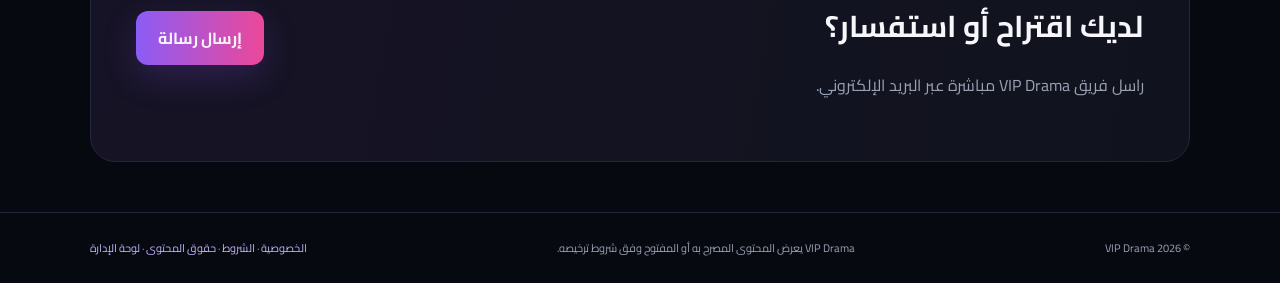
==== commit a006d3e5: "feat: add VIP discovery hub to homepage" ====
--- a/index.html
+++ b/index.html
@@ -37,5 +37,5 @@
   <div id="episodeList" class="episode-list"></div>
 </div><small id="detailsSource" class="player-source"></small></div></div></div><div class="modal player-modal" id="playerModal" aria-hidden="true"><div class="player-box"><button class="close player-close" id="playerClose" aria-label="إغلاق">×</button><div id="playerStage" class="player-stage"></div><div class="player-info"><span class="eyebrow">VIP PLAYER</span><h2 id="playerTitle"></h2><p id="playerMeta" class="player-meta"></p><p id="playerDesc" class="muted"></p><small id="playerSource" class="player-source"></small></div></div></div>
 <div class="modal" id="searchModal"><div class="modal-box"><button class="close" id="searchClose">×</button><h3>بحث في المكتبة</h3><input id="searchInput" placeholder="اكتب اسم فيلم أو مسلسل..." autofocus><div id="searchResults"></div></div></div>
-<script src="theme.js?v=20261003-1"></script><script src="data.js?v=20261002-9"></script><script src="https://cdn.jsdelivr.net/npm/@supabase/supabase-js@2"></script><script src="supabase-config.js"></script><script src="app.js?v=20261003-3"></script>
+<script src="theme.js?v=20261003-1"></script><script src="data.js?v=20261002-9"></script><script src="https://cdn.jsdelivr.net/npm/@supabase/supabase-js@2"></script><script src="supabase-config.js"></script><script src="app.js?v=20261003-3"></script><script src="enhancements.js?v=20261004-1"></script>
 </body></html>
--- a/styles.css
+++ b/styles.css
@@ -95,3 +95,7 @@
 
 /* Public content request */
 .request-section{border-top:1px solid var(--line);padding-top:30px}.request-card{display:grid;grid-template-columns:1fr 1.25fr;gap:28px;background:linear-gradient(145deg,#ffffff06,#8b5cf608);border:1px solid var(--line);border-radius:24px;padding:28px}.request-copy h2{font-size:clamp(25px,4vw,38px);margin:8px 0 12px}.request-copy p{color:var(--muted);line-height:1.9}.request-copy ul{list-style:none;padding:0;margin:20px 0;display:grid;gap:10px;color:var(--text)}.request-form{display:grid;grid-template-columns:1fr 1fr;gap:4px 14px}.request-form .field{margin:8px 0}.request-form .full,.request-form .request-check,.request-form .btn,.request-form .request-status{grid-column:1/-1}.request-form input,.request-form select,.request-form textarea{width:100%;box-sizing:border-box}.request-check{display:flex;gap:8px;align-items:flex-start;margin:12px 0;color:var(--muted);font-size:12px;line-height:1.7}.request-check input{margin-top:4px}.request-status{min-height:18px}.request-status.ok{color:#34d399}.request-status.error{color:#f87171}.request-status.loading{color:#fbbf24}@media(max-width:800px){.request-card,.request-form{grid-template-columns:1fr}.request-form .full,.request-form .request-check,.request-form .btn,.request-form .request-status{grid-column:auto}}
+
+/* Interactive catalog menu */
+.catalog-menu{position:relative;display:inline-block}.catalog-menu summary{list-style:none;cursor:pointer;color:var(--muted);font-size:13px;font-weight:700;padding:8px 4px}.catalog-menu summary::-webkit-details-marker{display:none}.catalog-menu[open] summary{color:var(--text)}.catalog-menu-panel{position:absolute;right:0;top:calc(100% + 10px);min-width:230px;padding:8px;background:var(--panel);border:1px solid var(--line);border-radius:15px;box-shadow:0 20px 60px #0007;z-index:50}.catalog-menu-panel a{display:block!important;padding:10px 12px!important;border-radius:9px;color:var(--text)!important;white-space:nowrap}.catalog-menu-panel a:hover{background:#8b5cf61a}.catalog-menu-panel a::after{display:none!important}:root[data-theme="light"] .catalog-menu-panel{box-shadow:0 20px 60px #47556933}
+@media(max-width:850px){.topbar nav{display:flex;align-items:center;gap:9px}.catalog-menu-panel{right:auto;left:0}.catalog-menu-panel a{font-size:12px}}
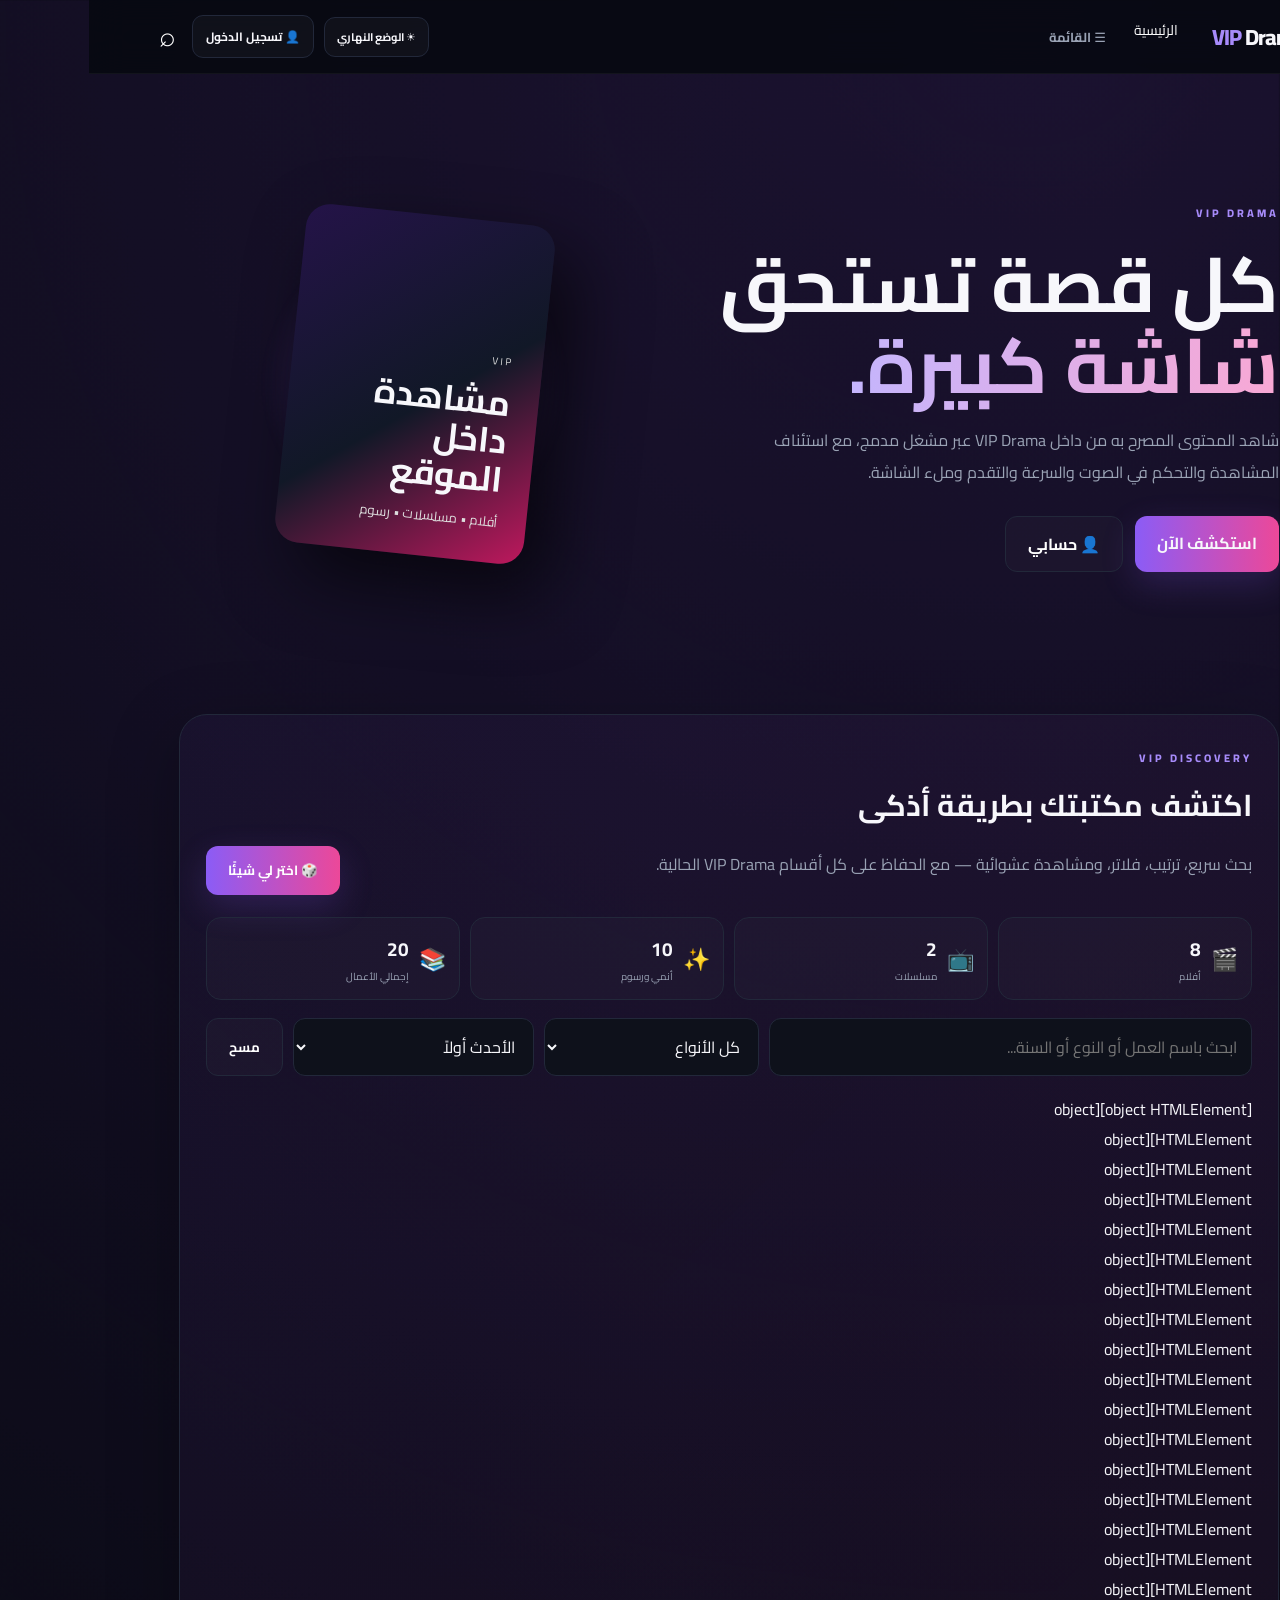
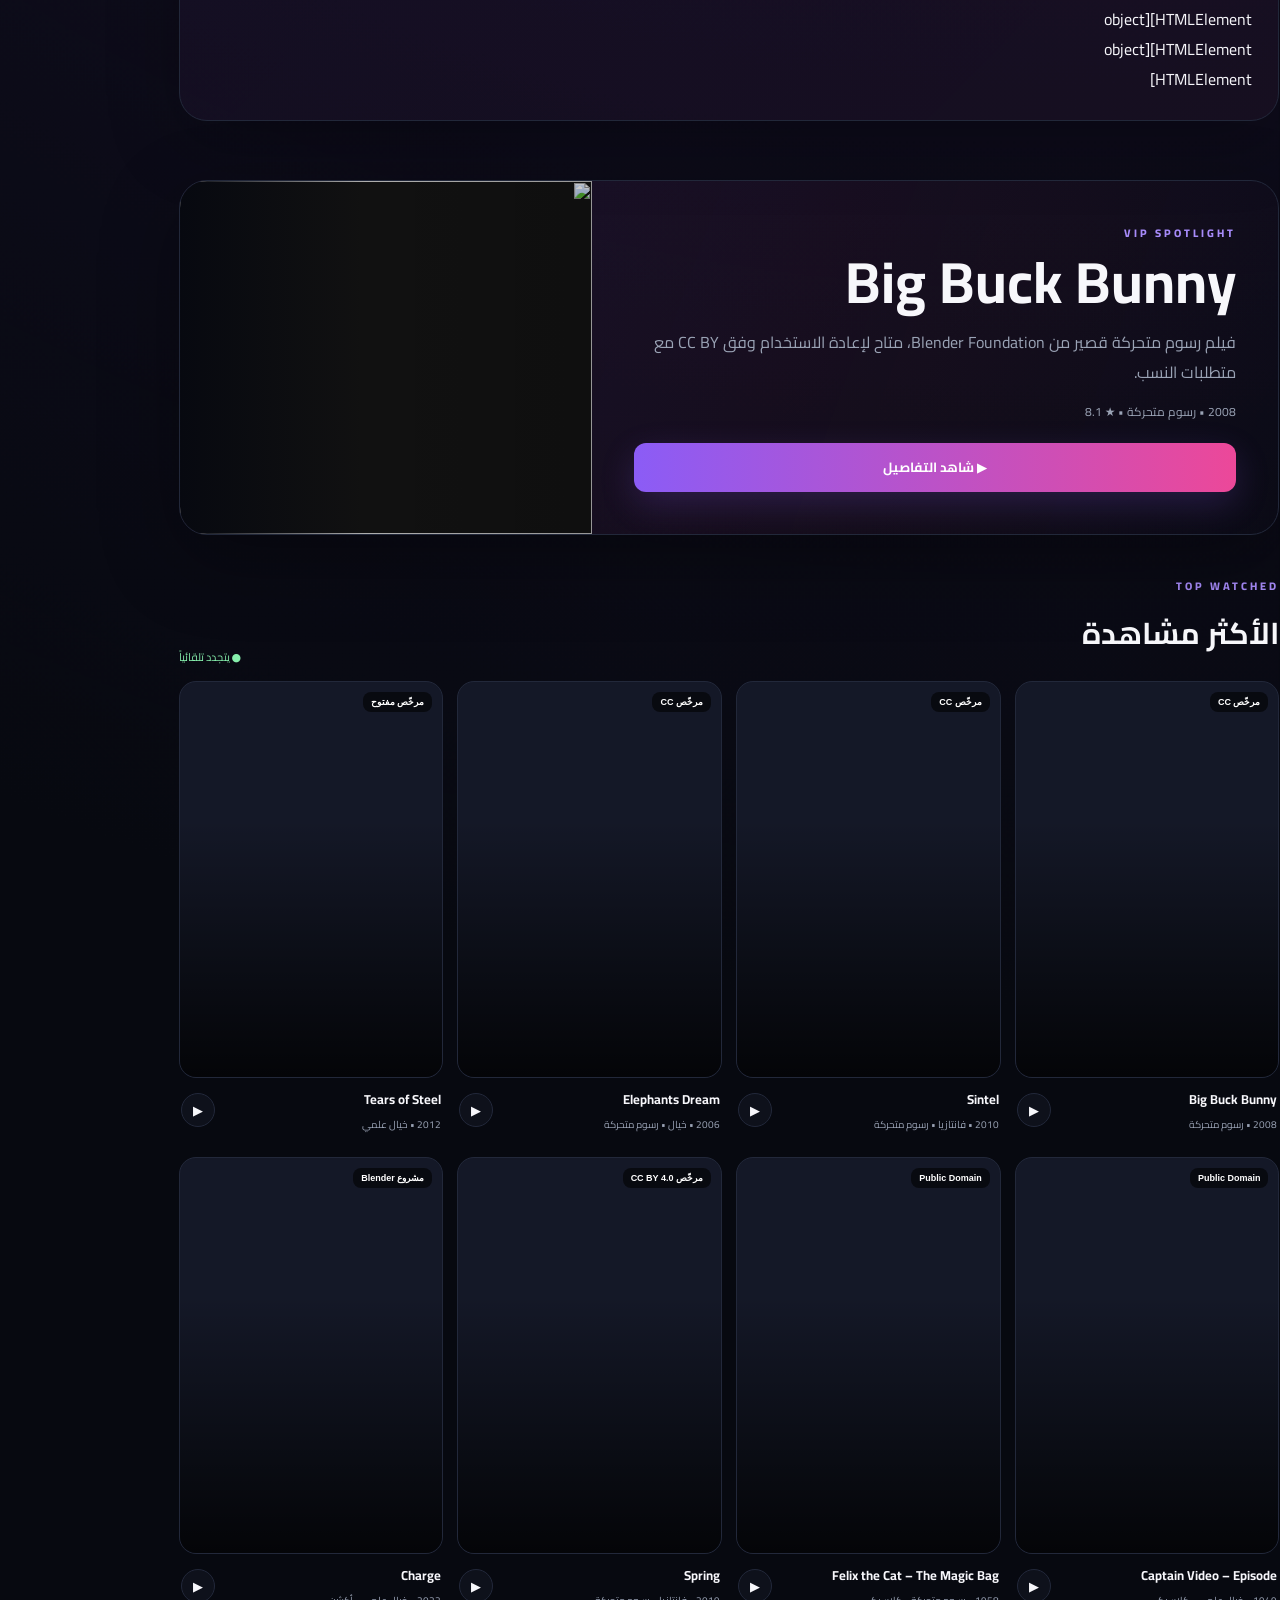
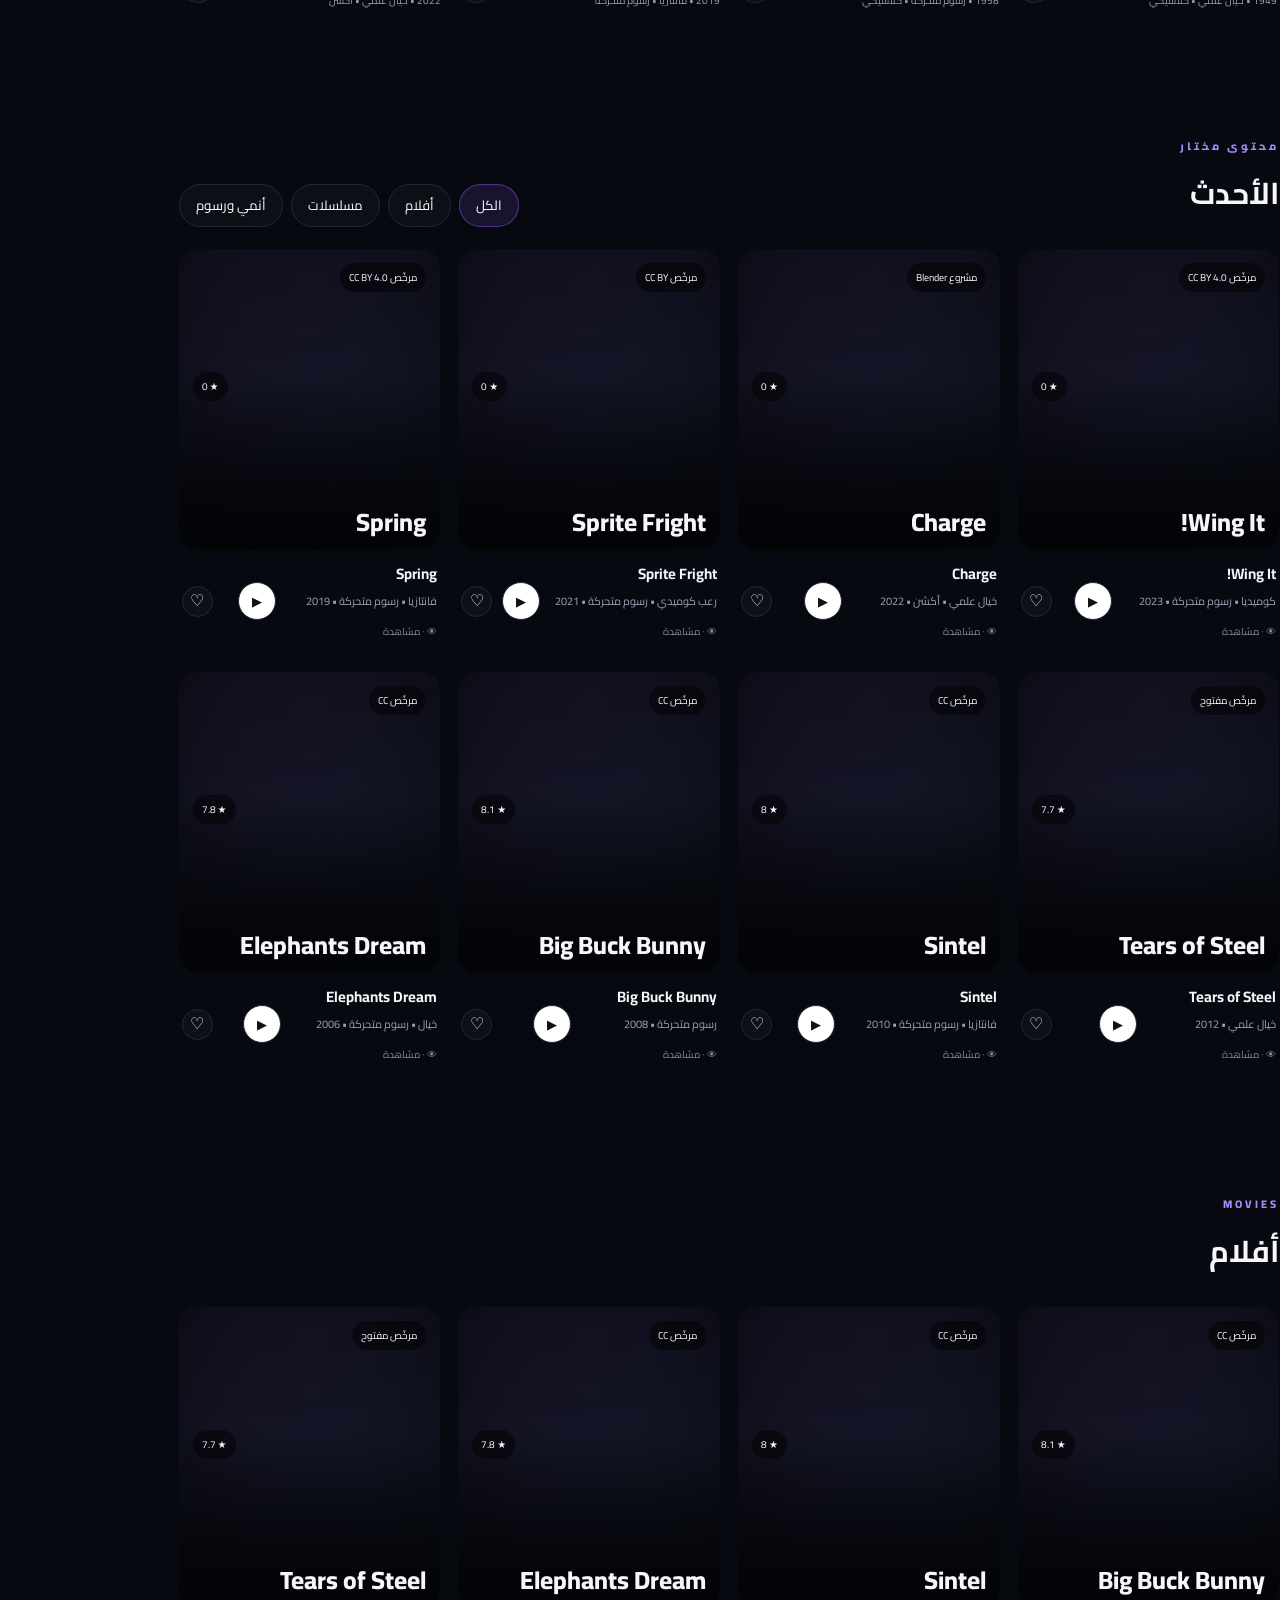
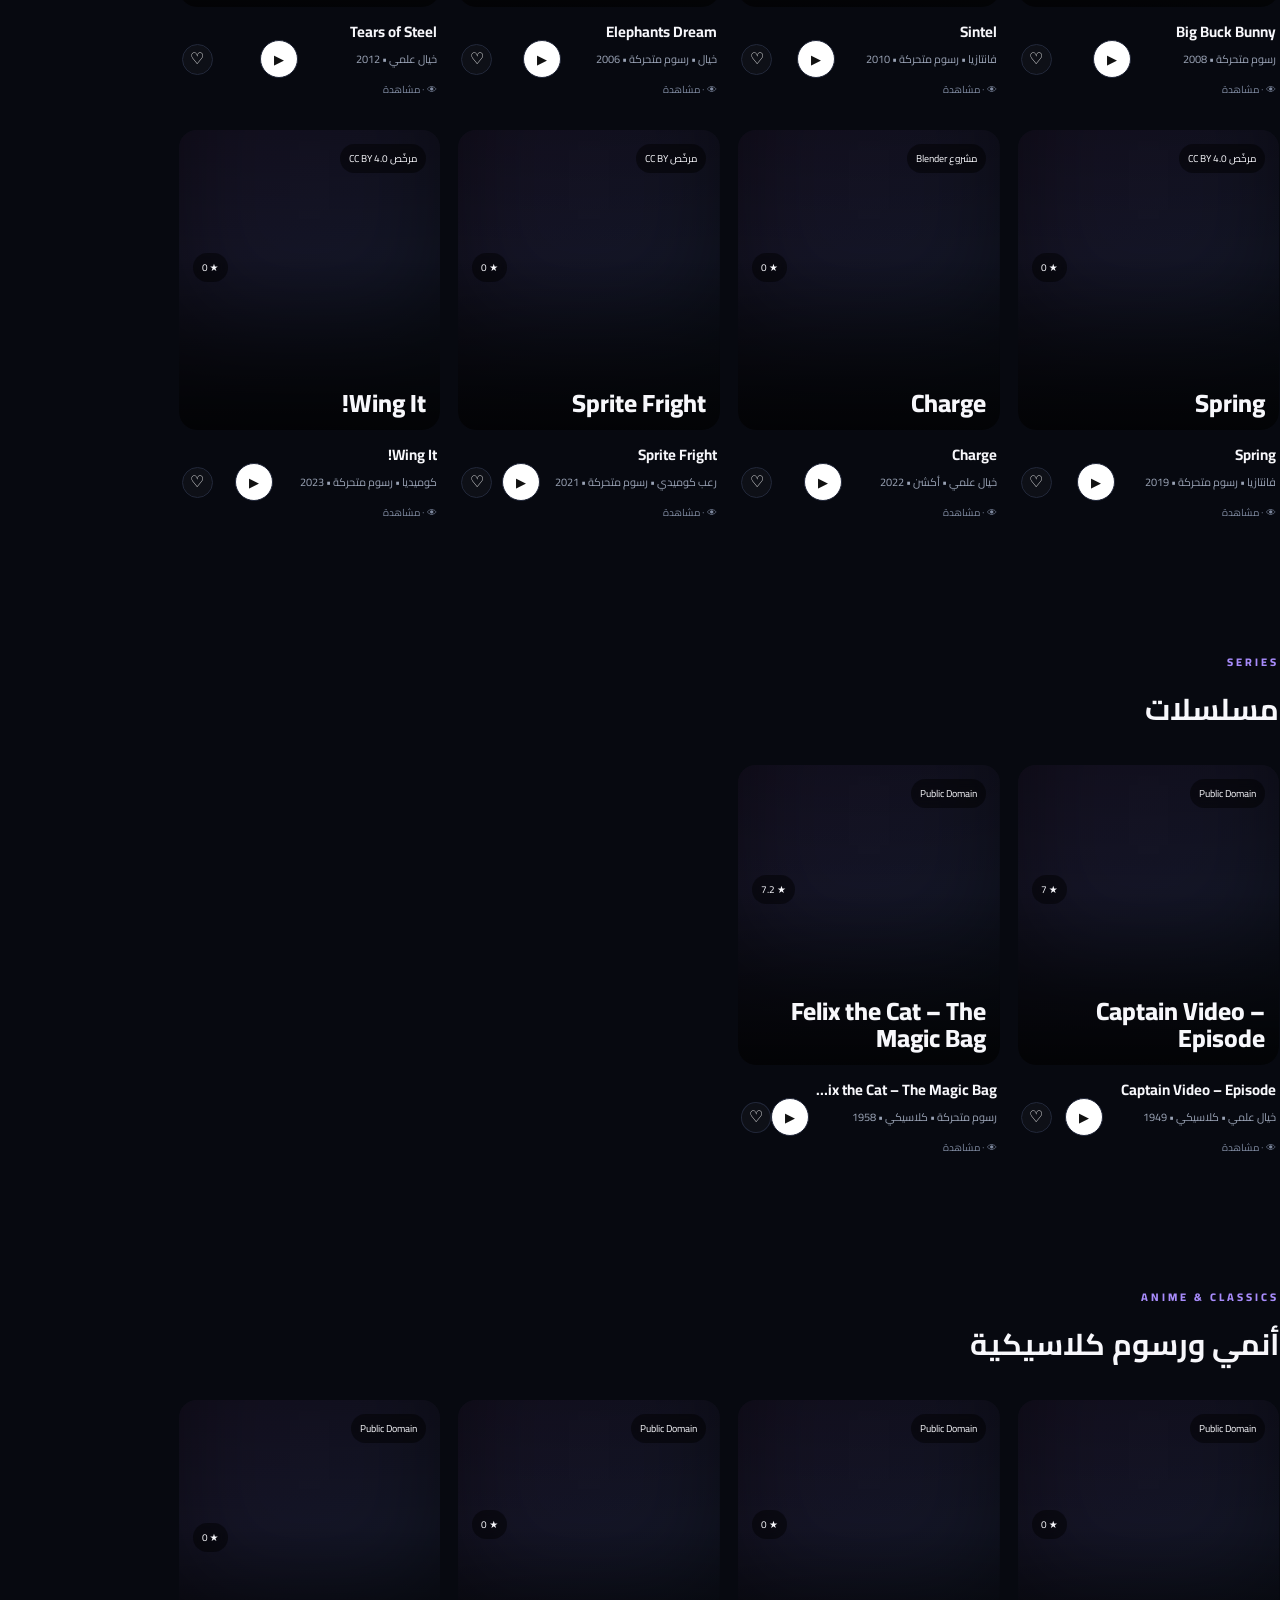
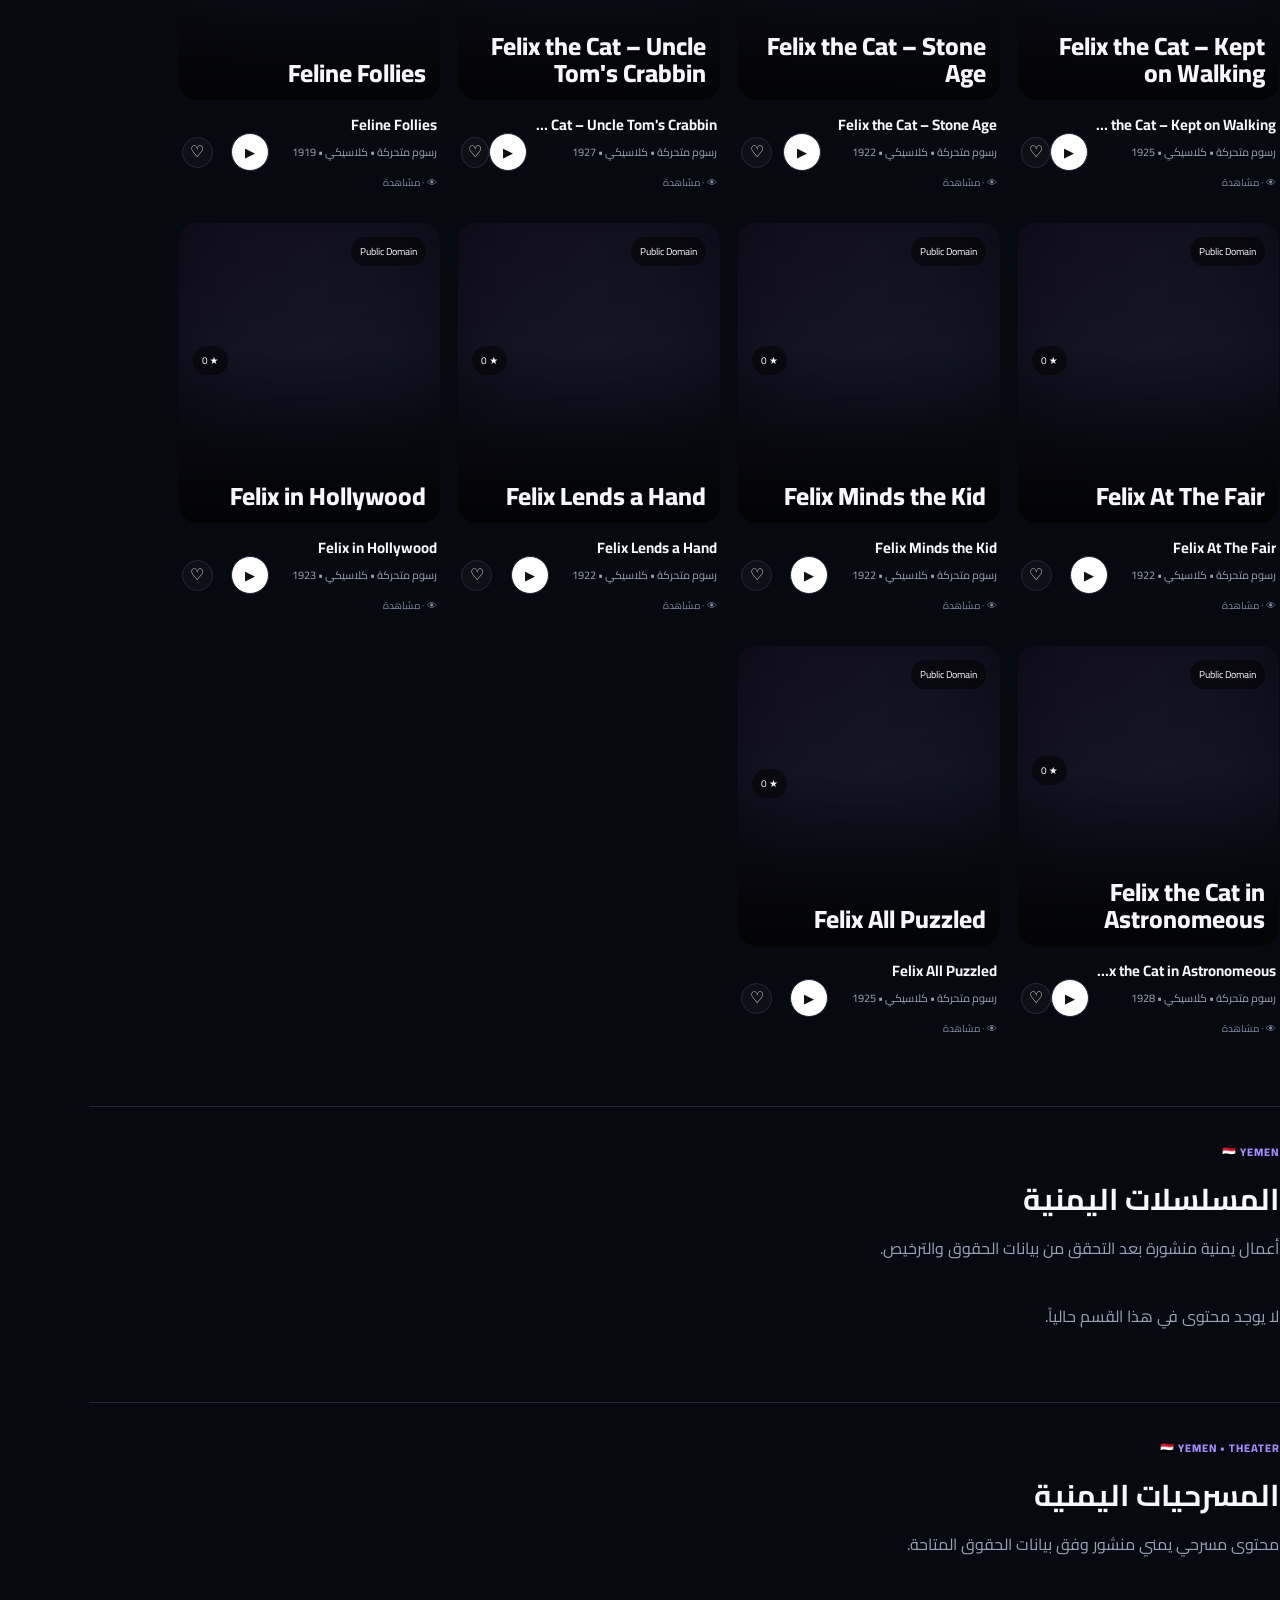
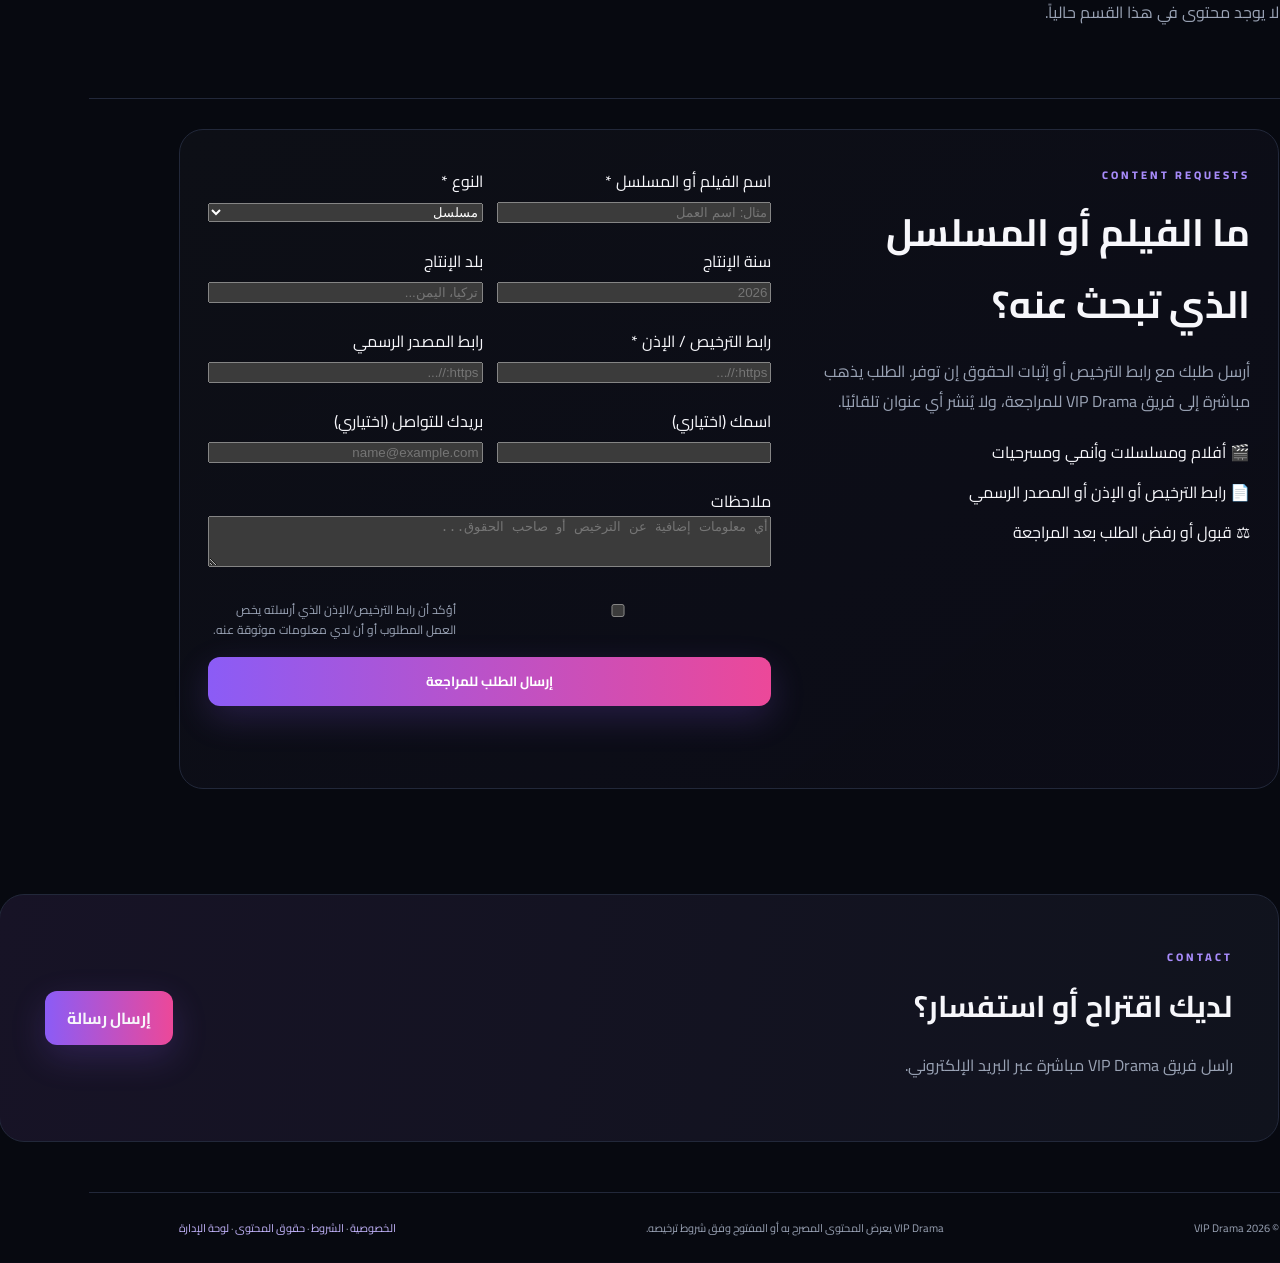
==== commit db5ce092: "fix: load responsive layout foundation" ====
--- a/index.html
+++ b/index.html
@@ -3,7 +3,7 @@
 <head>
 <meta charset="utf-8"><meta name="viewport" content="width=device-width,initial-scale=1">
 <meta name="theme-color" content="#090b12"><meta name="description" content="VIP Drama — منصة عالمية لاكتشاف ومشاهدة الأفلام والمسلسلات والرسوم المرخصة والمفتوحة داخل الموقع."><meta name="robots" content="index,follow"><link rel="canonical" href="https://1sirgenera.github.io/Vip-Drama/"><link rel="manifest" href="manifest.webmanifest">
-<title>VIP Drama — أفلام ومسلسلات</title><link rel="stylesheet" href="styles.css">
+<title>VIP Drama — أفلام ومسلسلات</title><link rel="stylesheet" href="styles.css"><link rel="stylesheet" href="responsive-fix.css?v=20261004-1">
 <style>.player-stage iframe{width:100%;height:100%;min-height:0;border:0;display:block}.player-stage{min-height:0}</style><style>
 .series-browser{margin-top:26px;border-top:1px solid var(--line);padding-top:22px}
 .series-browser h3{margin:6px 0 14px}
@@ -37,5 +37,5 @@
   <div id="episodeList" class="episode-list"></div>
 </div><small id="detailsSource" class="player-source"></small></div></div></div><div class="modal player-modal" id="playerModal" aria-hidden="true"><div class="player-box"><button class="close player-close" id="playerClose" aria-label="إغلاق">×</button><div id="playerStage" class="player-stage"></div><div class="player-info"><span class="eyebrow">VIP PLAYER</span><h2 id="playerTitle"></h2><p id="playerMeta" class="player-meta"></p><p id="playerDesc" class="muted"></p><small id="playerSource" class="player-source"></small></div></div></div>
 <div class="modal" id="searchModal"><div class="modal-box"><button class="close" id="searchClose">×</button><h3>بحث في المكتبة</h3><input id="searchInput" placeholder="اكتب اسم فيلم أو مسلسل..." autofocus><div id="searchResults"></div></div></div>
-<script src="theme.js?v=20261003-1"></script><script src="data.js?v=20261002-9"></script><script src="https://cdn.jsdelivr.net/npm/@supabase/supabase-js@2"></script><script src="supabase-config.js"></script><script src="app.js?v=20261003-3"></script><script src="enhancements.js?v=20261004-1"></script>
+<script src="theme.js?v=20261003-1"></script><script src="data.js?v=20261002-9"></script><script src="https://cdn.jsdelivr.net/npm/@supabase/supabase-js@2"></script><script src="supabase-config.js"></script><script src="app.js?v=20261003-3"></script><script src="enhancements.js?v=20261004-1"></script><script src="premium.js?v=20261004-2"></script>
 </body></html>
--- a/styles.css
+++ b/styles.css
@@ -99,3 +99,52 @@
 /* Interactive catalog menu */
 .catalog-menu{position:relative;display:inline-block}.catalog-menu summary{list-style:none;cursor:pointer;color:var(--muted);font-size:13px;font-weight:700;padding:8px 4px}.catalog-menu summary::-webkit-details-marker{display:none}.catalog-menu[open] summary{color:var(--text)}.catalog-menu-panel{position:absolute;right:0;top:calc(100% + 10px);min-width:230px;padding:8px;background:var(--panel);border:1px solid var(--line);border-radius:15px;box-shadow:0 20px 60px #0007;z-index:50}.catalog-menu-panel a{display:block!important;padding:10px 12px!important;border-radius:9px;color:var(--text)!important;white-space:nowrap}.catalog-menu-panel a:hover{background:#8b5cf61a}.catalog-menu-panel a::after{display:none!important}:root[data-theme="light"] .catalog-menu-panel{box-shadow:0 20px 60px #47556933}
 @media(max-width:850px){.topbar nav{display:flex;align-items:center;gap:9px}.catalog-menu-panel{right:auto;left:0}.catalog-menu-panel a{font-size:12px}}
+
+/* VIP Discovery Hub */
+.vip-discovery{padding-top:20px}
+.discovery-shell{border:1px solid var(--line);border-radius:28px;padding:26px;background:linear-gradient(135deg,#8b5cf60d,#ec48990a);box-shadow:0 20px 70px #0004}
+.discovery-top{display:flex;justify-content:space-between;align-items:end;gap:20px;margin-bottom:22px}
+.discovery-top h2{margin:6px 0 4px}
+.discovery-controls{display:grid;grid-template-columns:1.8fr .8fr .9fr auto;gap:10px;margin:18px 0}
+.discovery-controls input,.discovery-controls select{width:100%;padding:12px 14px;border:1px solid var(--line);border-radius:12px;background:var(--panel);color:var(--text);font:inherit;outline:none}
+.discovery-controls input:focus,.discovery-controls select:focus{border-color:#8b5cf6}
+.discovery-stats{display:grid;grid-template-columns:repeat(4,1fr);gap:10px}
+.discovery-stat{display:grid;grid-template-columns:auto 1fr;column-gap:10px;align-items:center;padding:13px;border:1px solid var(--line);border-radius:15px;background:#ffffff05}
+.discovery-stat b{grid-row:span 2;font-size:22px}.discovery-stat strong{font-size:19px}.discovery-stat span{font-size:10px;color:var(--muted)}
+.discovery-grid{grid-template-columns:repeat(4,1fr);margin-top:16px}
+.discovery-empty{text-align:center;padding:28px}
+.discovery-poster{width:100%;border:0;color:var(--text);cursor:pointer;text-align:inherit}
+.discovery-poster:focus-visible{outline:2px solid #a78bfa;outline-offset:3px}
+:root[data-theme="light"] .discovery-shell{box-shadow:0 20px 60px #47556918}
+@media(max-width:850px){.discovery-top{align-items:flex-start;flex-direction:column}.discovery-controls{grid-template-columns:1fr 1fr}.discovery-controls .btn{grid-column:1/-1}.discovery-stats{grid-template-columns:repeat(2,1fr)}.discovery-grid{grid-template-columns:repeat(2,1fr)}}
+@media(max-width:480px){.discovery-shell{padding:18px;border-radius:20px}.discovery-controls{grid-template-columns:1fr}.discovery-stats{gap:7px}.discovery-stat{padding:10px}}
+
+/* VIP Premium discovery layer */
+.vip-premium{padding-top:4px}
+.premium-spotlight{min-height:300px;border:1px solid var(--line);border-radius:28px;overflow:hidden;display:grid;grid-template-columns:1.25fr .75fr;position:relative;background:linear-gradient(110deg,#8b5cf61a,#ec48990d 55%,#0000);box-shadow:0 24px 80px #0005}
+.spotlight-copy{padding:42px;display:flex;flex-direction:column;justify-content:center;position:relative;z-index:2}
+.spotlight-copy h2{font-size:clamp(30px,5vw,58px);line-height:1.05;margin:9px 0 14px;max-width:700px}
+.spotlight-copy p{color:var(--muted);line-height:1.9;max-width:650px;margin:0 0 12px}
+.spotlight-meta{color:var(--muted);font-size:12px;margin-bottom:20px}
+.spotlight-art{min-height:300px;position:relative;overflow:hidden;background:#111;display:grid;place-items:center}
+.spotlight-art:after{content:"";position:absolute;inset:0;background:linear-gradient(90deg,var(--bg),transparent 45%,#0002)}
+.spotlight-art img{width:100%;height:100%;object-fit:cover;opacity:.9;filter:saturate(1.08)}
+.spotlight-art span{font-size:42px;font-weight:900;line-height:.9;text-align:center;letter-spacing:-.06em}
+.premium-rail-section{margin-top:34px}
+.premium-rail-section .section-head{margin-bottom:14px}
+.premium-live-dot{font-size:11px;color:#86efac}
+.premium-rail{display:grid;grid-template-columns:repeat(4,1fr);gap:14px}
+.premium-card{min-width:0}
+.premium-poster{position:relative;display:block;width:100%;aspect-ratio:2/3;border:1px solid var(--line);border-radius:17px;overflow:hidden;background:var(--panel2);padding:0;cursor:pointer;color:inherit}
+.premium-poster img{width:100%;height:100%;object-fit:cover;display:block;transition:transform .35s ease}
+.premium-poster:hover img{transform:scale(1.05)}
+.premium-overlay{position:absolute;inset:35% 0 0;background:linear-gradient(transparent,#000c)}
+.premium-badge{position:absolute;top:10px;right:10px;padding:5px 8px;border-radius:8px;background:#0009;color:#fff;font-size:9px;font-weight:800}
+.premium-fallback{height:100%;display:grid;place-items:center;font-size:35px;font-weight:900}
+.premium-card-body{display:flex;justify-content:space-between;gap:8px;align-items:center;padding:9px 2px}
+.premium-card-body h3{font-size:13px;margin:0;white-space:nowrap;overflow:hidden;text-overflow:ellipsis}
+.premium-card-body p{font-size:10px;color:var(--muted);margin:4px 0 0}
+.premium-play{width:34px;height:34px;flex:0 0 34px;border:1px solid var(--line);border-radius:50%;background:var(--panel);color:var(--text);cursor:pointer}
+:root[data-theme="light"] .premium-spotlight{box-shadow:0 24px 70px #47556922}
+@media(max-width:900px){.premium-spotlight{grid-template-columns:1fr}.spotlight-art{position:absolute;inset:0;opacity:.24}.spotlight-copy{min-height:300px;padding:30px}.premium-rail{grid-template-columns:repeat(4,1fr)}}
+@media(max-width:600px){.premium-rail{grid-template-columns:repeat(2,1fr);gap:11px}.spotlight-copy{padding:24px}.spotlight-copy h2{font-size:34px}.premium-live-dot{display:none}}
--- a/responsive-fix.css
+++ b/responsive-fix.css
@@ -0,0 +1,55 @@
+/* VIP Drama V2 foundation: responsive and RTL-safe layout fixes */
+html,body{width:100%;max-width:100%;min-width:0}
+body{overflow-x:hidden}
+main,#home,.hero,.section,.topbar,footer{width:100%;max-width:100%;min-width:0}
+.hero{grid-template-columns:minmax(0,1.1fr) minmax(0,.9fr)}
+.hero>*{min-width:0}
+.hero-copy,.hero-art{min-width:0;max-width:100%}
+.grid{grid-template-columns:repeat(4,minmax(0,1fr))}
+.grid>.card,.rail>.rail-card,.discovery-grid>.card,.premium-rail>.premium-card{min-width:0;max-width:100%}
+img,video,iframe{max-width:100%}
+button,input,select,textarea{max-width:100%}
+@media(max-width:850px){
+  .topbar{height:64px;padding:0 16px;gap:10px}
+  .brand{font-size:18px}
+  .top-actions{margin-inline-start:auto}
+  .hero{display:grid;grid-template-columns:minmax(0,1fr);width:100%;min-height:0;padding:54px 20px 28px;gap:24px;overflow:visible}
+  .hero-copy{width:100%;text-align:center;display:flex;flex-direction:column;align-items:center}
+  .hero-copy p{max-width:520px;margin-inline:auto;line-height:1.8}
+  .hero-actions{justify-content:center;flex-wrap:wrap}
+  .hero-art{width:100%;height:300px;display:grid;place-items:center}
+  .hero-card{width:min(210px,62vw);height:min(285px,84vw);padding:22px}
+  .hero-card strong{font-size:28px}
+  .section{padding:38px 20px}
+  .section-head{gap:14px;align-items:flex-start;flex-direction:column}
+  .section h2{font-size:25px}
+  .grid{grid-template-columns:repeat(2,minmax(0,1fr));gap:12px}
+  .poster{height:auto;aspect-ratio:2/3;min-height:0}
+  .poster-title{font-size:17px}
+  .card-info{min-width:0}
+  .card-info h3{font-size:13px}
+  .premium-spotlight{width:100%;min-width:0}
+  .discovery-shell{width:100%;min-width:0}
+}
+@media(max-width:480px){
+  .topbar{padding:0 12px}
+  .account-btn{font-size:10px}
+  .theme-toggle{font-size:10px}
+  .search-btn{font-size:23px}
+  .hero{padding-inline:16px}
+  .hero h1{font-size:clamp(36px,11vw,48px)}
+  .hero p{font-size:12px}
+  .hero-art{height:270px}
+  .hero-card{width:190px;height:255px}
+  .hero-card strong{font-size:25px}
+  .section{padding-inline:16px}
+  .grid{gap:9px}
+  .poster-title{font-size:15px}
+  .card-info{padding-inline:1px}
+  .card-info h3{font-size:12px}
+  .play{width:34px;height:34px}
+}
+@media(min-width:851px){
+  .hero-copy{min-width:0}
+  .hero-art{min-width:0}
+}
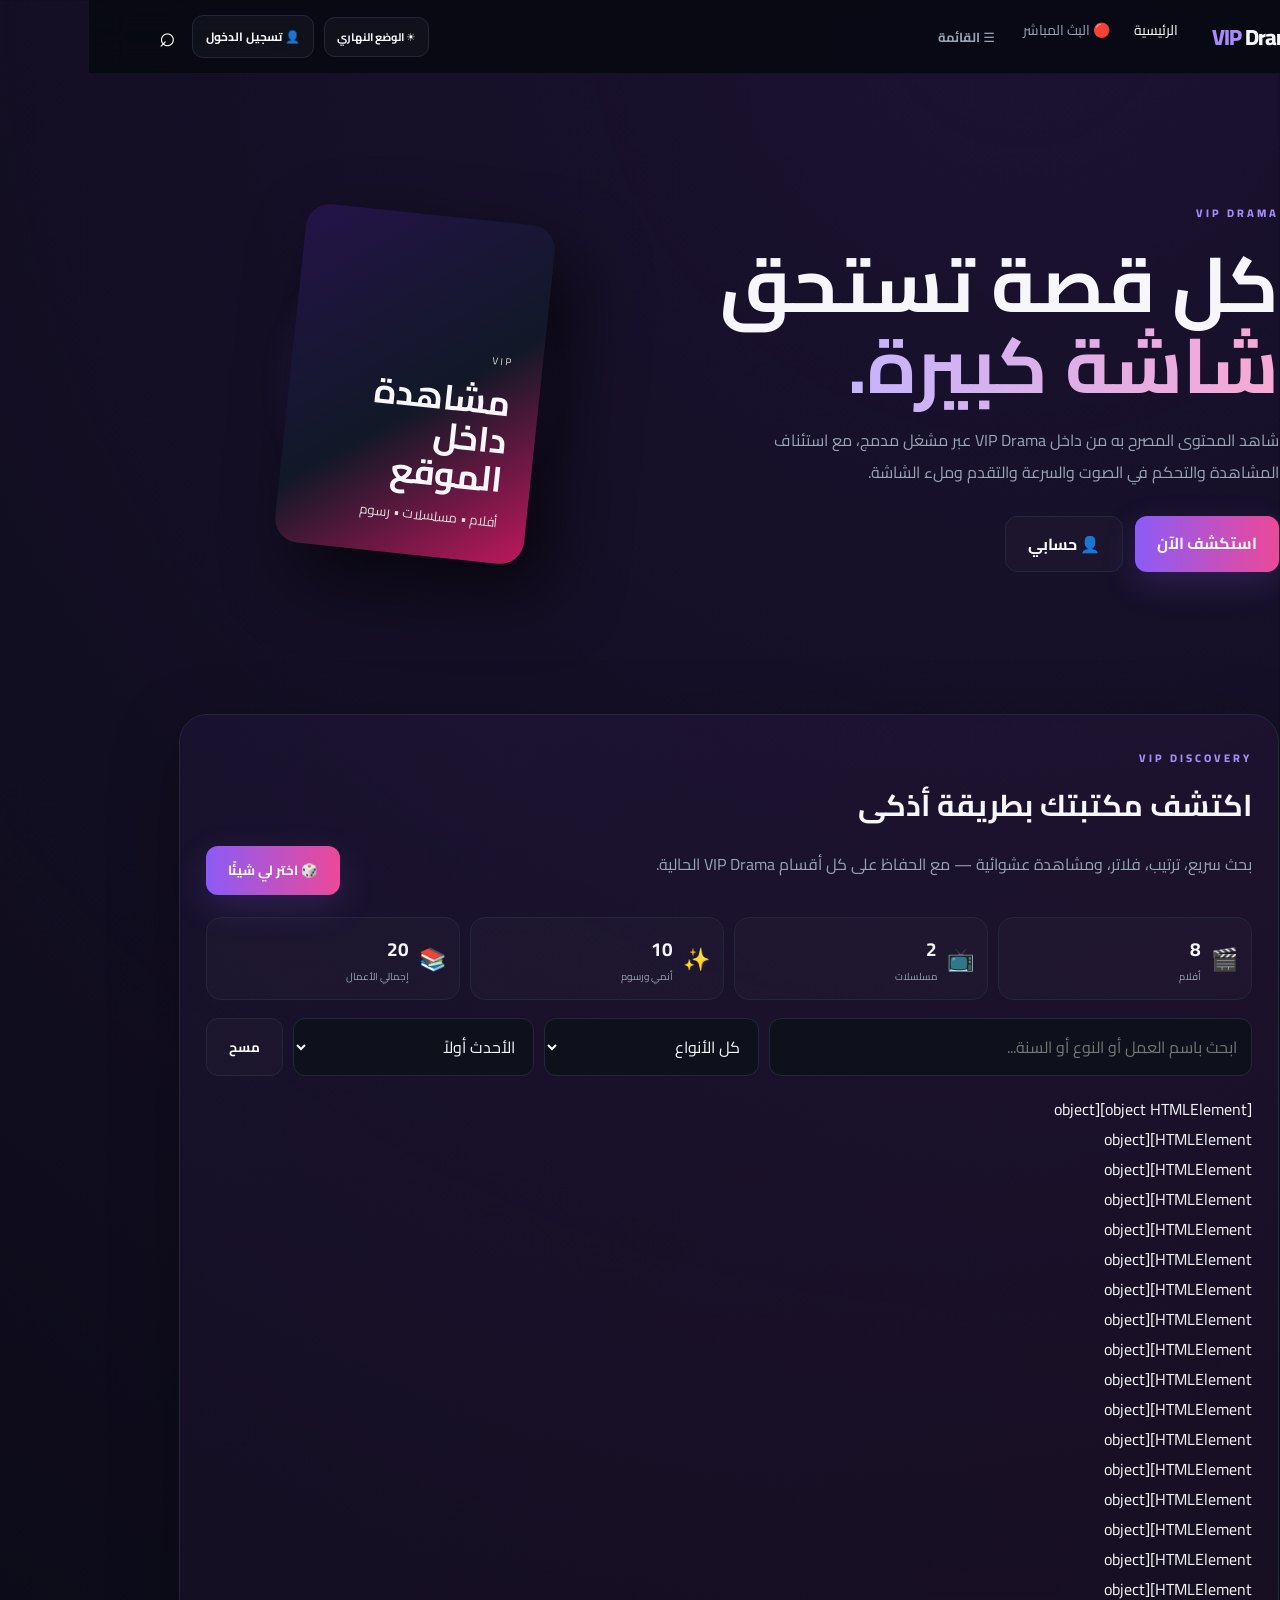
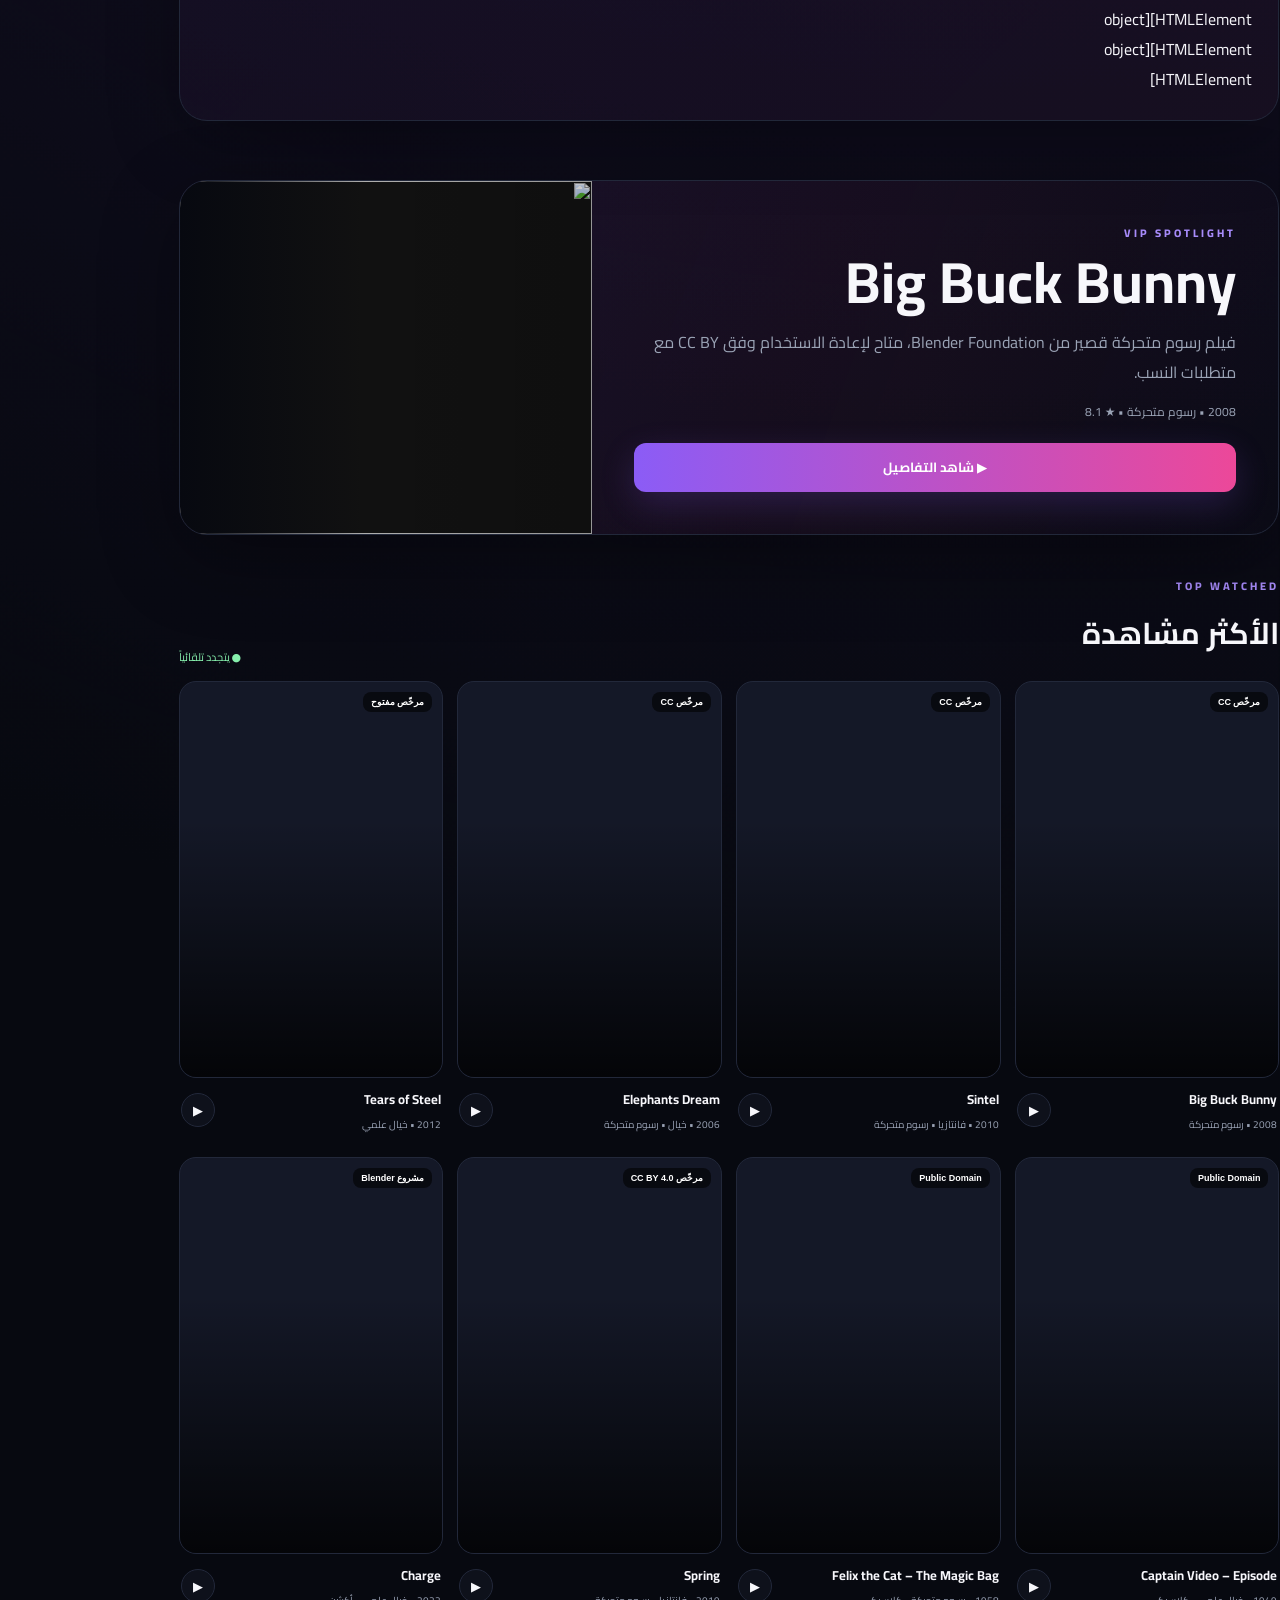
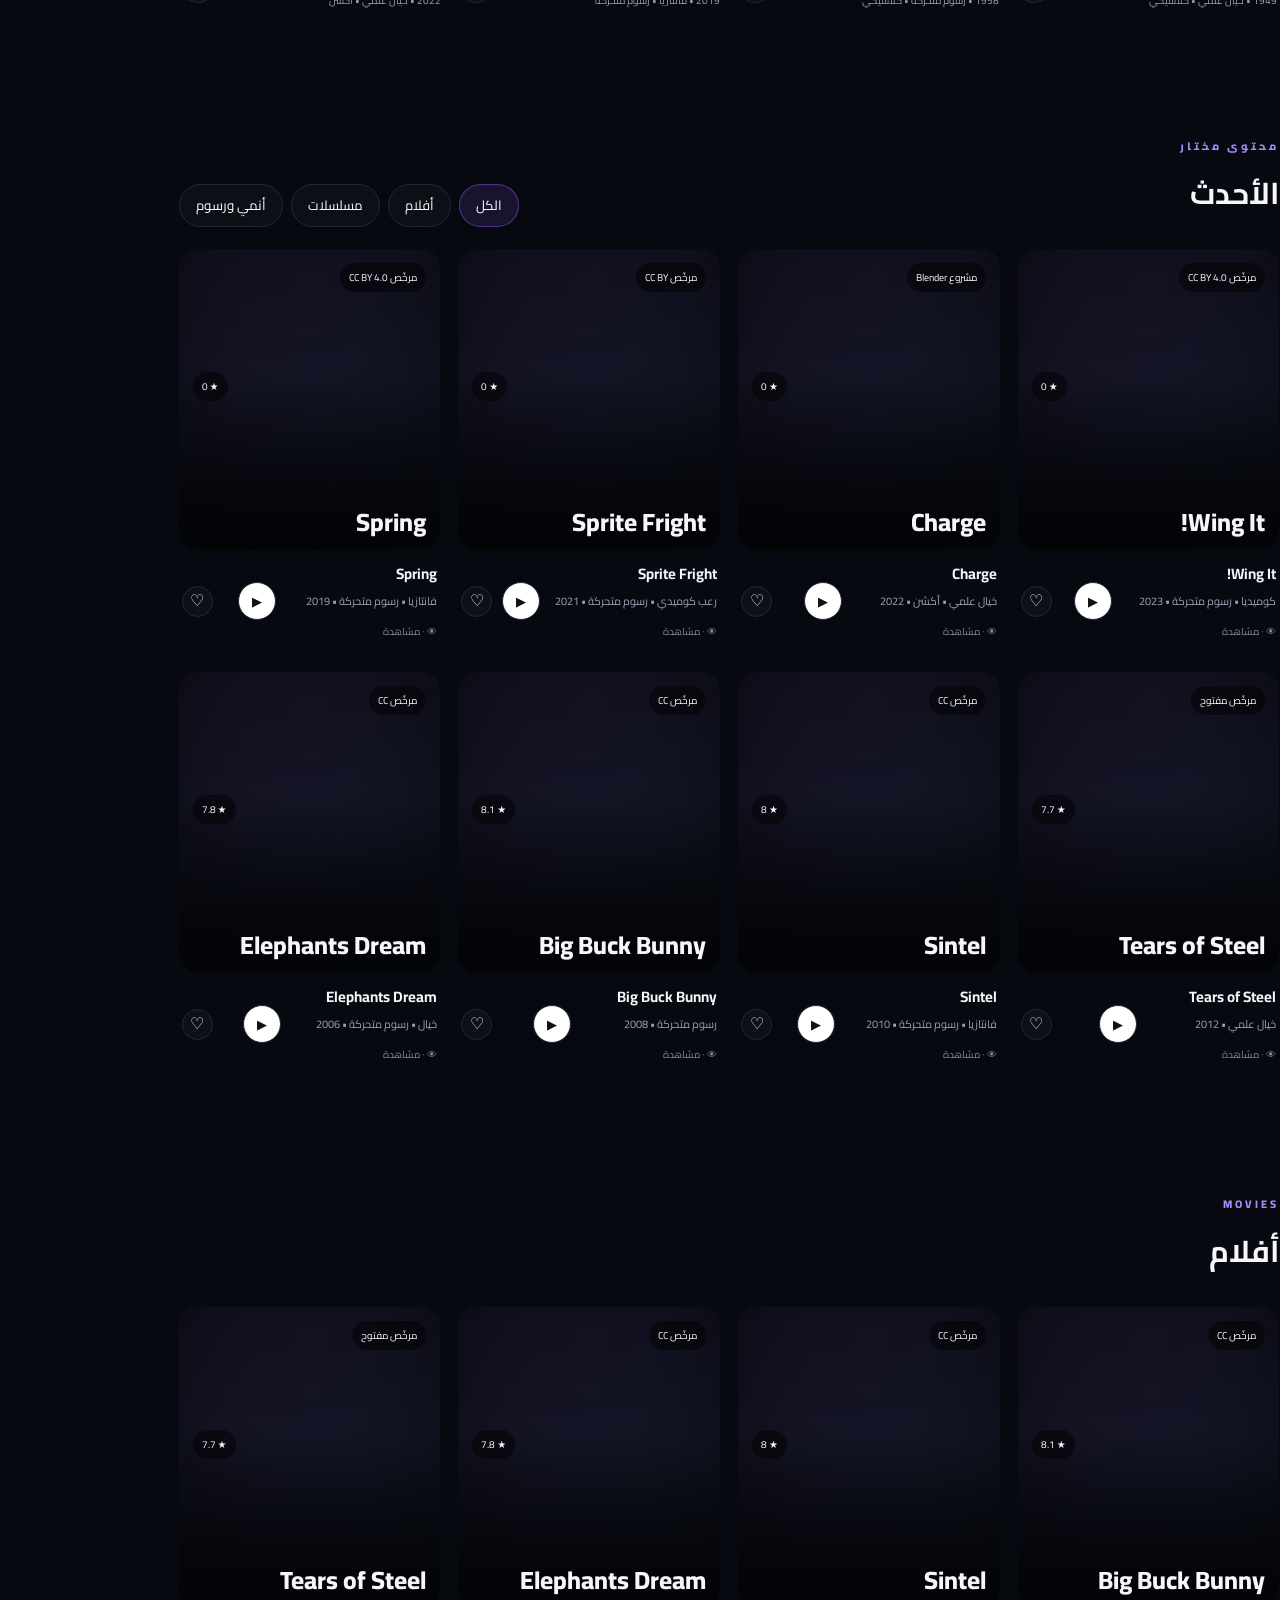
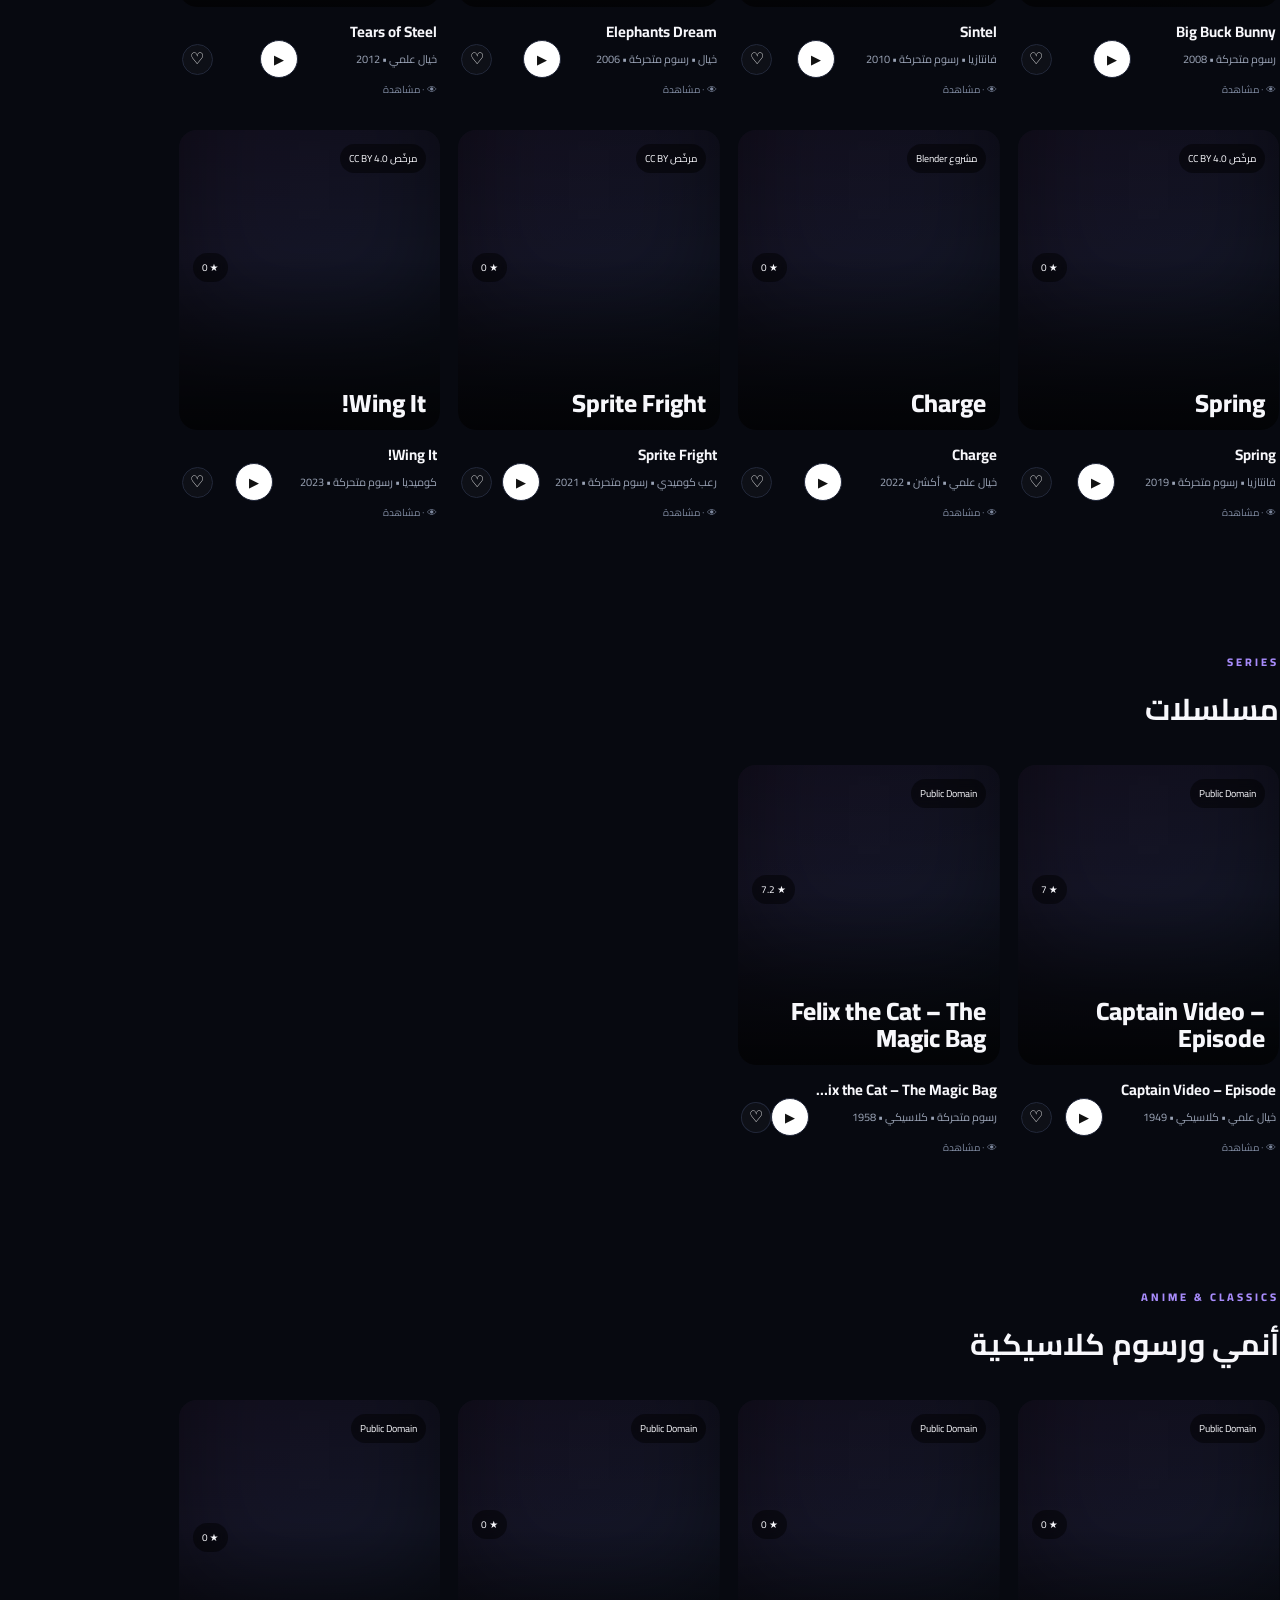
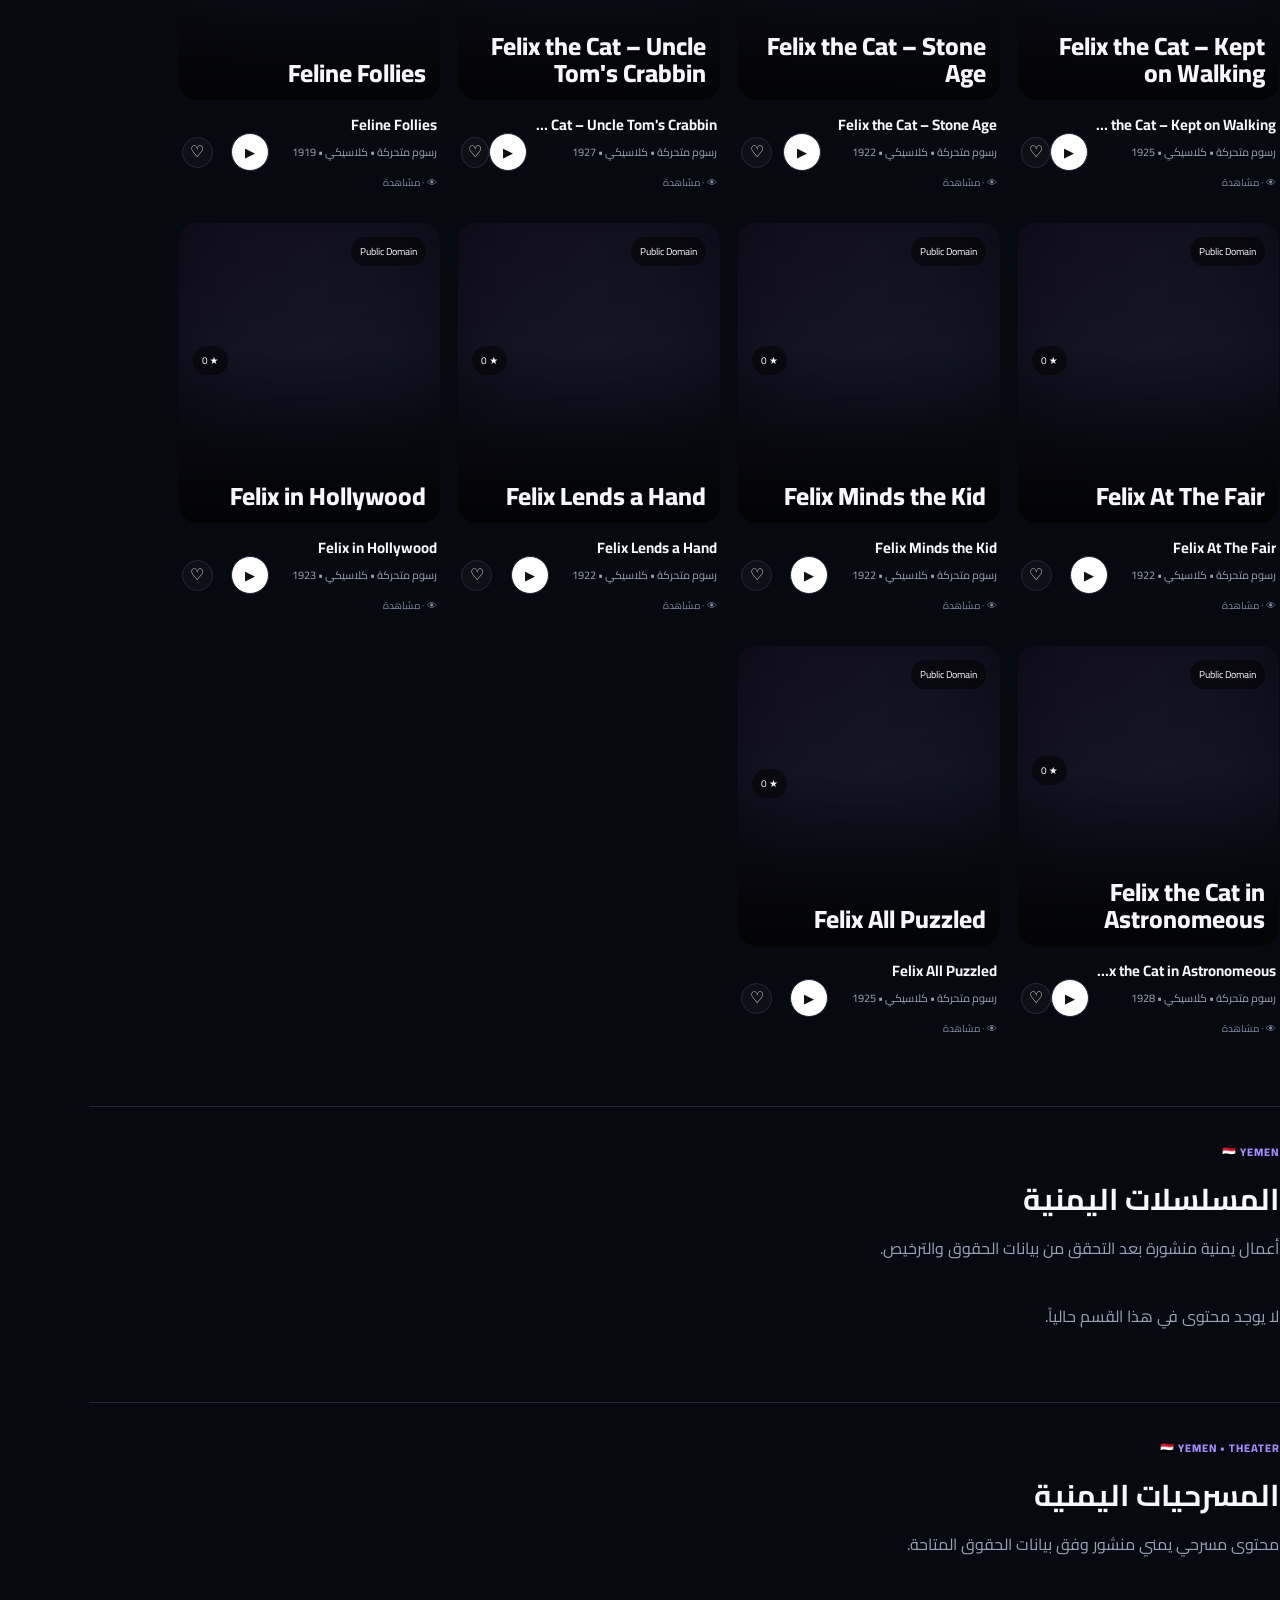
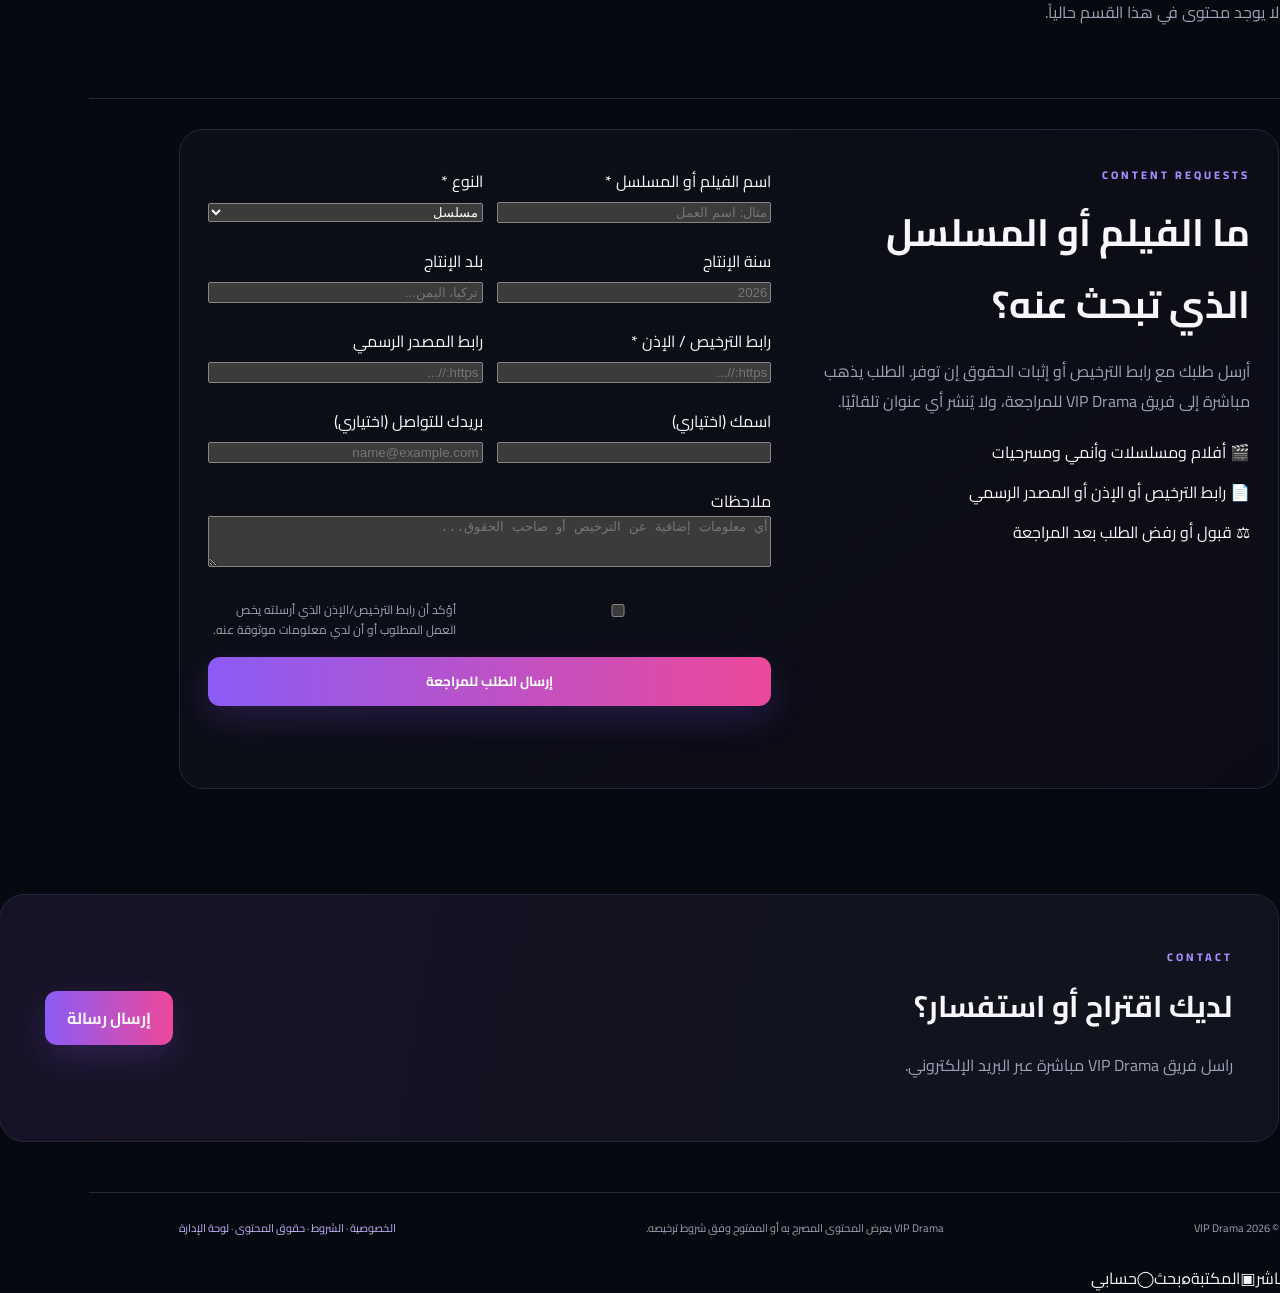
==== commit 9d246213: "feat: add smooth navigation and live center entry" ====
--- a/index.html
+++ b/index.html
@@ -3,7 +3,7 @@
 <head>
 <meta charset="utf-8"><meta name="viewport" content="width=device-width,initial-scale=1">
 <meta name="theme-color" content="#090b12"><meta name="description" content="VIP Drama — منصة عالمية لاكتشاف ومشاهدة الأفلام والمسلسلات والرسوم المرخصة والمفتوحة داخل الموقع."><meta name="robots" content="index,follow"><link rel="canonical" href="https://1sirgenera.github.io/Vip-Drama/"><link rel="manifest" href="manifest.webmanifest">
-<title>VIP Drama — أفلام ومسلسلات</title><link rel="stylesheet" href="styles.css"><link rel="stylesheet" href="responsive-fix.css?v=20261004-1">
+<title>VIP Drama — أفلام ومسلسلات</title><link rel="stylesheet" href="styles.css"><link rel="stylesheet" href="responsive-fix.css?v=20261004-1"><link rel="stylesheet" href="navigation.css?v=20261004-1">
 <style>.player-stage iframe{width:100%;height:100%;min-height:0;border:0;display:block}.player-stage{min-height:0}</style><style>
 .series-browser{margin-top:26px;border-top:1px solid var(--line);padding-top:22px}
 .series-browser h3{margin:6px 0 14px}
@@ -19,7 +19,7 @@
 @media(max-width:600px){.episode-row{grid-template-columns:auto 1fr}.episode-play{grid-column:2;justify-self:start}.season-tabs{overflow-x:auto;flex-wrap:nowrap}.season-tab{white-space:nowrap}}
 .yemen-section{border-top:1px solid var(--line);padding-top:28px}.yemen-section .section-head p{margin:6px 0 0}.yemen-section .eyebrow{letter-spacing:.08em}</style></head>
 <body>
-<header class="topbar"><a class="brand" href="index.html"><span>VIP</span> Drama</a><nav><a class="active" href="#home">الرئيسية</a><details class="catalog-menu"><summary>☰ القائمة</summary><div class="catalog-menu-panel"><a href="#movies">🎬 الأفلام</a><a href="#series">📺 المسلسلات</a><a href="#anime">✨ الأنمي والرسوم</a><a href="#yemen-series">🇾🇪 المسلسلات اليمنية</a><a href="#yemen-plays">🎭 المسرحيات اليمنية</a><a href="#request">➕ طلب فيلم أو مسلسل</a><a href="#contact">✉️ تواصل</a><a href="rights.html">⚖️ حقوق المحتوى</a></div></details></nav><div class="top-actions"><button class="theme-toggle" id="themeToggle" type="button">☀️ الوضع النهاري</button><a class="account-btn" id="accountBtn" href="login.html">👤 تسجيل الدخول</a><button class="search-btn" id="searchOpen" aria-label="بحث">⌕</button></div></header>
+<header class="topbar"><a class="brand" href="index.html"><span>VIP</span> Drama</a><nav><a class="active" href="#home">الرئيسية</a><a class="live-nav-link" href="live.html">🔴 البث المباشر</a><details class="catalog-menu"><summary>☰ القائمة</summary><div class="catalog-menu-panel"><a href="#movies">🎬 الأفلام</a><a href="#series">📺 المسلسلات</a><a href="#anime">✨ الأنمي والرسوم</a><a href="#yemen-series">🇾🇪 المسلسلات اليمنية</a><a href="#yemen-plays">🎭 المسرحيات اليمنية</a><a href="#request">➕ طلب فيلم أو مسلسل</a><a href="#contact">✉️ تواصل</a><a href="rights.html">⚖️ حقوق المحتوى</a></div></details></nav><div class="top-actions"><button class="theme-toggle" id="themeToggle" type="button">☀️ الوضع النهاري</button><a class="account-btn" id="accountBtn" href="login.html">👤 تسجيل الدخول</a><button class="search-btn" id="searchOpen" aria-label="بحث">⌕</button></div></header>
 <main id="home">
 <section class="hero"><div class="hero-copy"><span class="eyebrow">VIP DRAMA</span><h1>كل قصة تستحق<br><b>شاشة كبيرة.</b></h1><p>شاهد المحتوى المصرح به من داخل VIP Drama عبر مشغل مدمج، مع استئناف المشاهدة والتحكم في الصوت والسرعة والتقدم وملء الشاشة.</p><div class="hero-actions"><a class="btn primary" href="#latest">استكشف الآن</a><a class="btn ghost" href="login.html">👤 حسابي</a></div></div><div class="hero-art"><div class="hero-glow"></div><div class="hero-card"><span>VIP</span><strong>مشاهدة<br>داخل الموقع</strong><small>أفلام • مسلسلات • رسوم</small></div></div></section>
 <section class="section quick-section" id="continueSection" hidden><div class="section-head"><div><span class="eyebrow">CONTINUE</span><h2>تابع المشاهدة</h2></div></div><div class="rail" id="continueGrid"></div></section><section class="section quick-section" id="favoritesSection" hidden><div class="section-head"><div><span class="eyebrow">MY LIST</span><h2>قائمتي</h2></div></div><div class="rail" id="favoritesGrid"></div></section><section class="section" id="latest"><div class="section-head"><div><span class="eyebrow">محتوى مختار</span><h2>الأحدث</h2></div><div class="filters" id="genreFilters"><button class="filter-chip active" data-filter="all">الكل</button><button class="filter-chip" data-filter="movie">أفلام</button><button class="filter-chip" data-filter="series">مسلسلات</button><button class="filter-chip" data-filter="anime">أنمي ورسوم</button></div></div><div class="grid" id="latestGrid"></div></section>
@@ -36,6 +36,6 @@
   <div id="seasonTabs" class="season-tabs"></div>
   <div id="episodeList" class="episode-list"></div>
 </div><small id="detailsSource" class="player-source"></small></div></div></div><div class="modal player-modal" id="playerModal" aria-hidden="true"><div class="player-box"><button class="close player-close" id="playerClose" aria-label="إغلاق">×</button><div id="playerStage" class="player-stage"></div><div class="player-info"><span class="eyebrow">VIP PLAYER</span><h2 id="playerTitle"></h2><p id="playerMeta" class="player-meta"></p><p id="playerDesc" class="muted"></p><small id="playerSource" class="player-source"></small></div></div></div>
-<div class="modal" id="searchModal"><div class="modal-box"><button class="close" id="searchClose">×</button><h3>بحث في المكتبة</h3><input id="searchInput" placeholder="اكتب اسم فيلم أو مسلسل..." autofocus><div id="searchResults"></div></div></div>
-<script src="theme.js?v=20261003-1"></script><script src="data.js?v=20261002-9"></script><script src="https://cdn.jsdelivr.net/npm/@supabase/supabase-js@2"></script><script src="supabase-config.js"></script><script src="app.js?v=20261003-3"></script><script src="enhancements.js?v=20261004-1"></script><script src="premium.js?v=20261004-2"></script>
+<nav class="bottom-nav" aria-label="التنقل السريع"><a class="active" href="#home"><b>⌂</b><span>الرئيسية</span></a><a href="live.html"><b>◉</b><span>مباشر</span></a><a href="#latest"><b>▣</b><span>المكتبة</span></a><a href="#" id="bottomSearch"><b>⌕</b><span>بحث</span></a><a href="login.html"><b>◯</b><span>حسابي</span></a></nav><div class="modal" id="searchModal"><div class="modal-box"><button class="close" id="searchClose">×</button><h3>بحث في المكتبة</h3><input id="searchInput" placeholder="اكتب اسم فيلم أو مسلسل..." autofocus><div id="searchResults"></div></div></div>
+<script src="theme.js?v=20261003-1"></script><script src="data.js?v=20261002-9"></script><script src="https://cdn.jsdelivr.net/npm/@supabase/supabase-js@2"></script><script src="supabase-config.js"></script><script src="app.js?v=20261003-3"></script><script src="enhancements.js?v=20261004-1"></script><script src="premium.js?v=20261004-2"></script><script src="navigation.js?v=20261004-1"></script>
 </body></html>
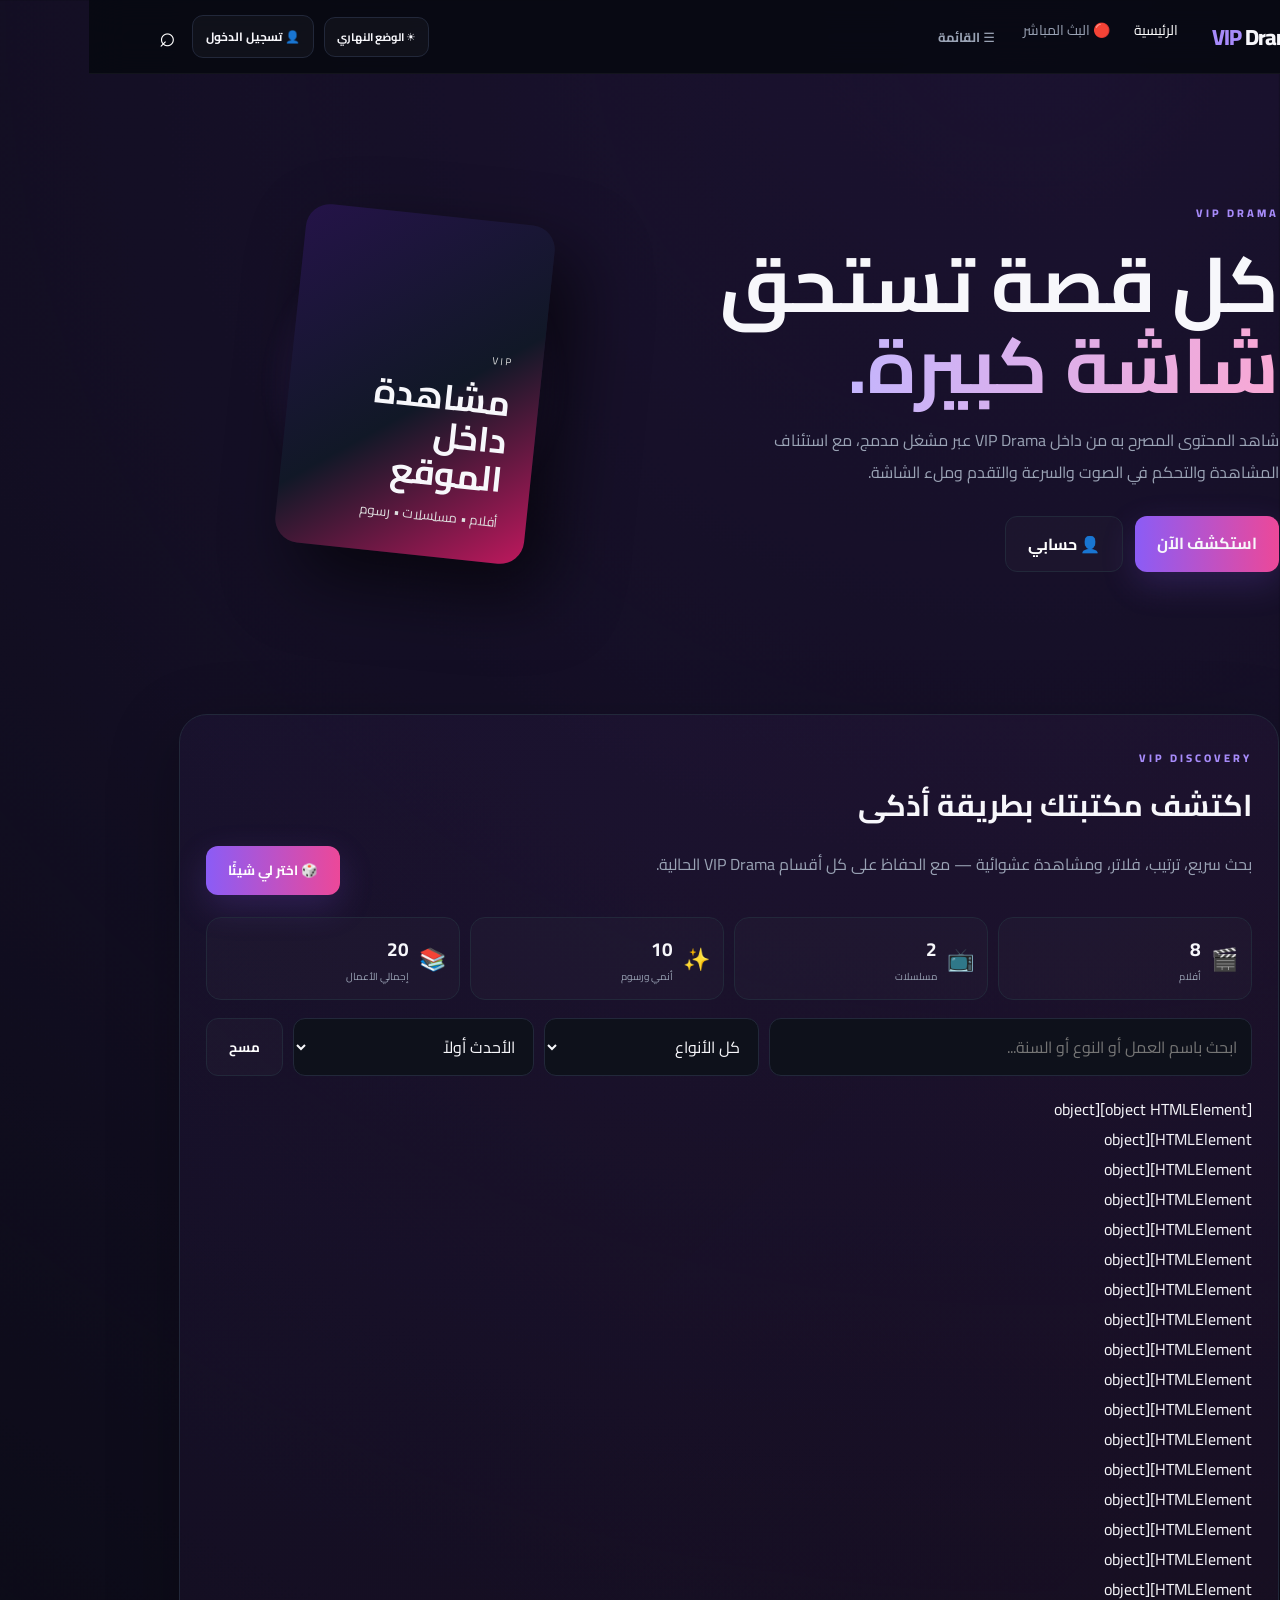
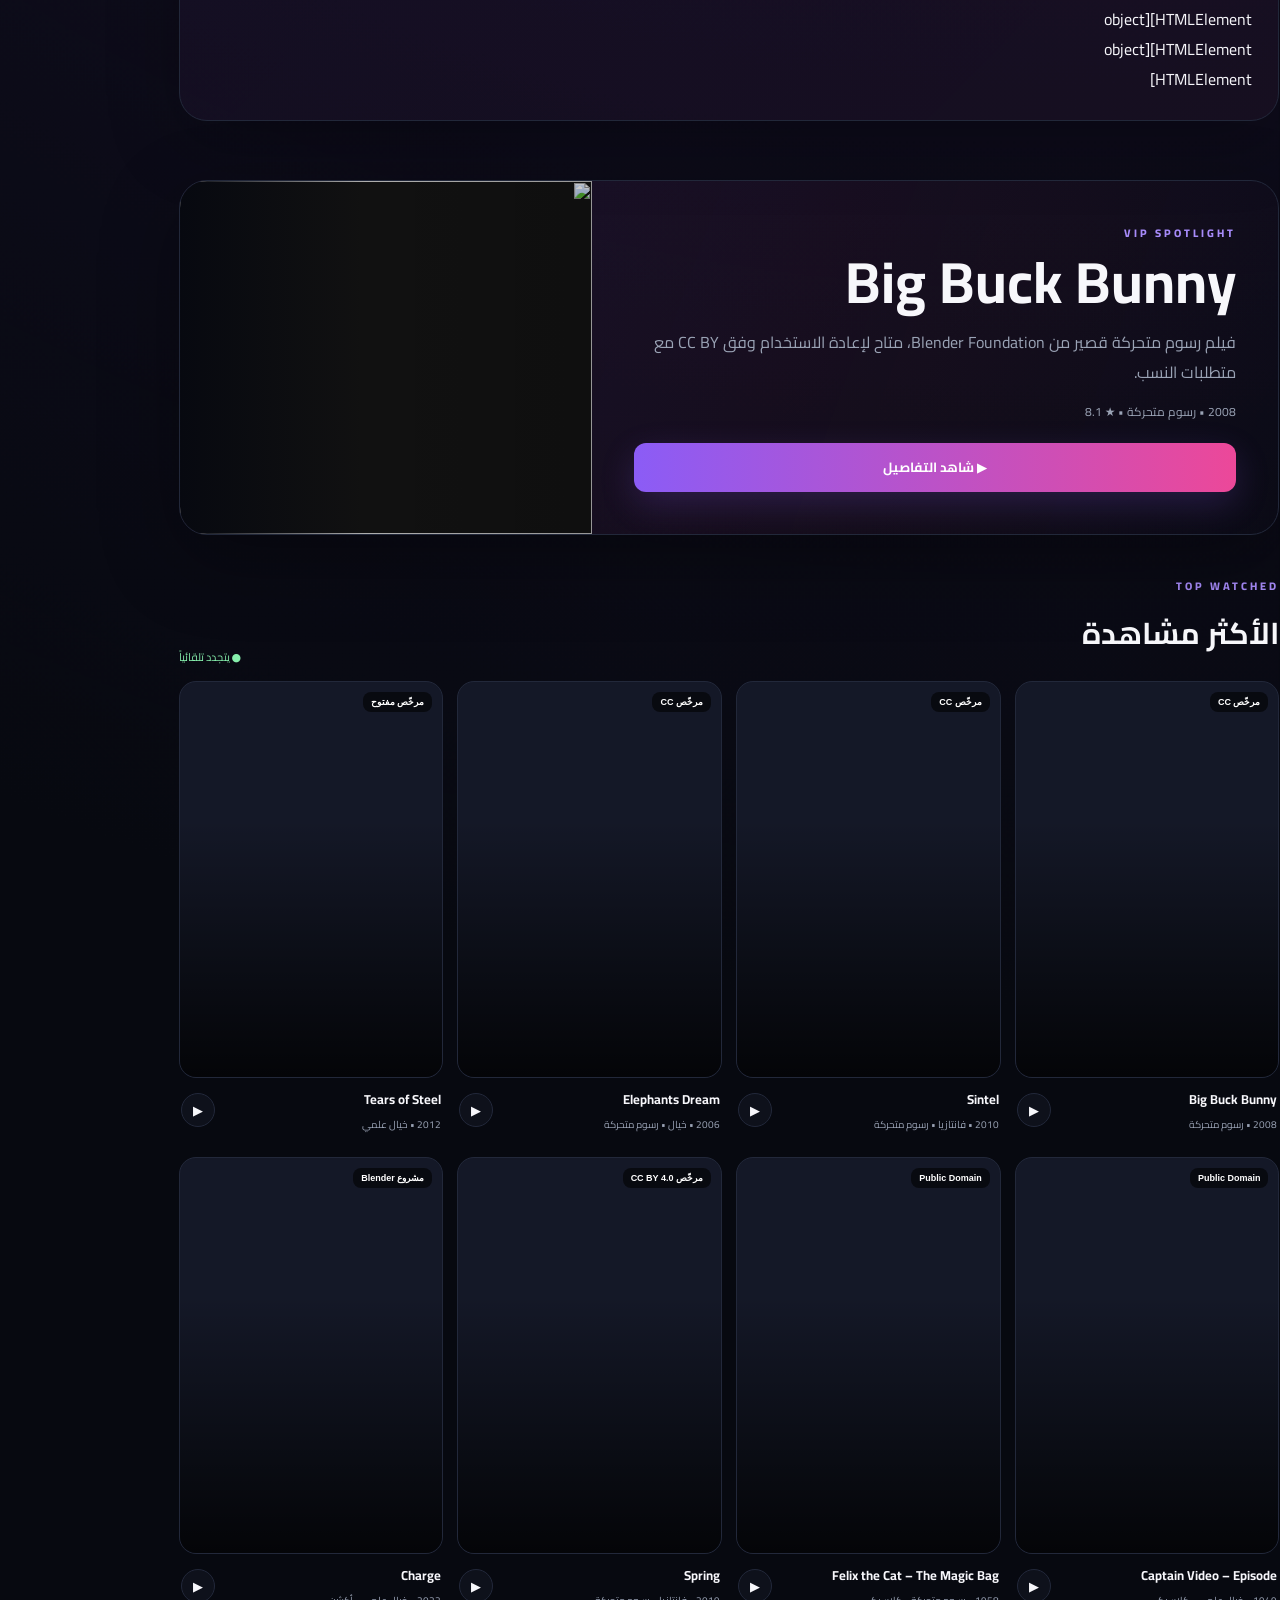
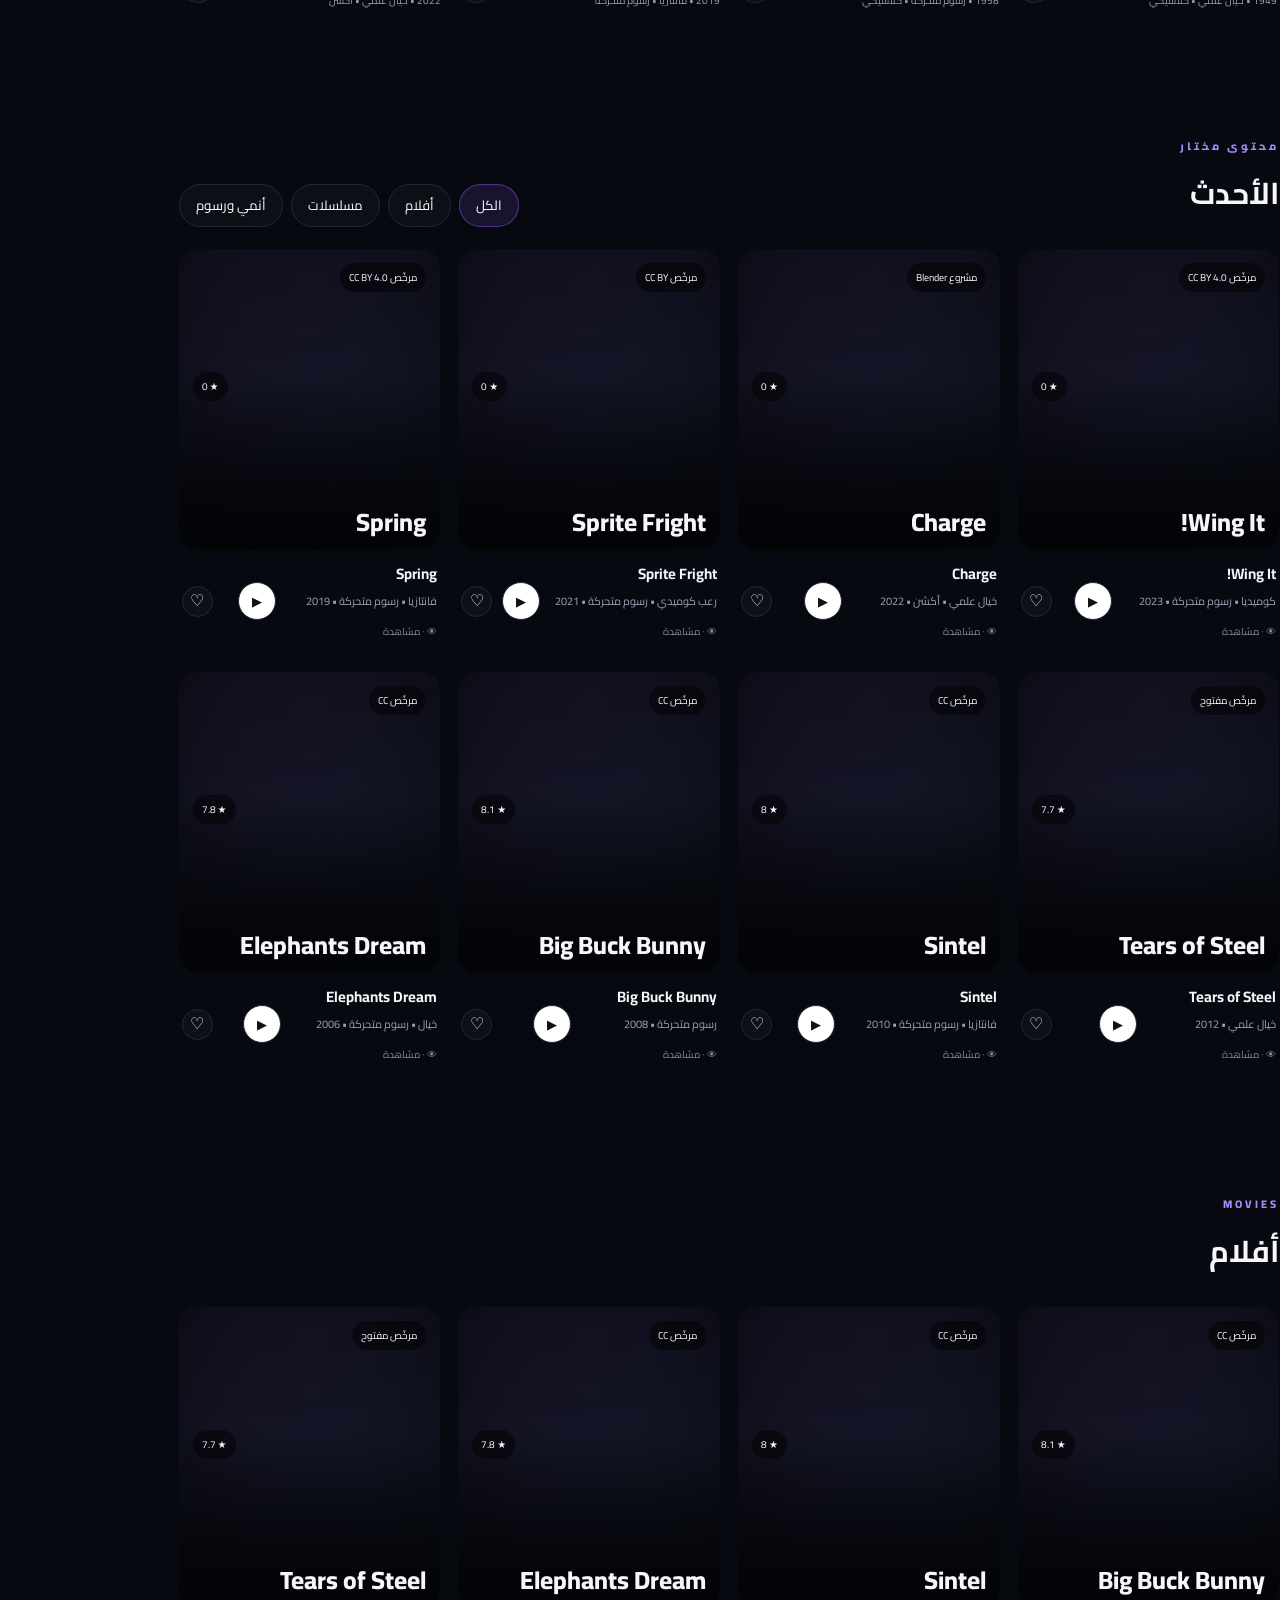
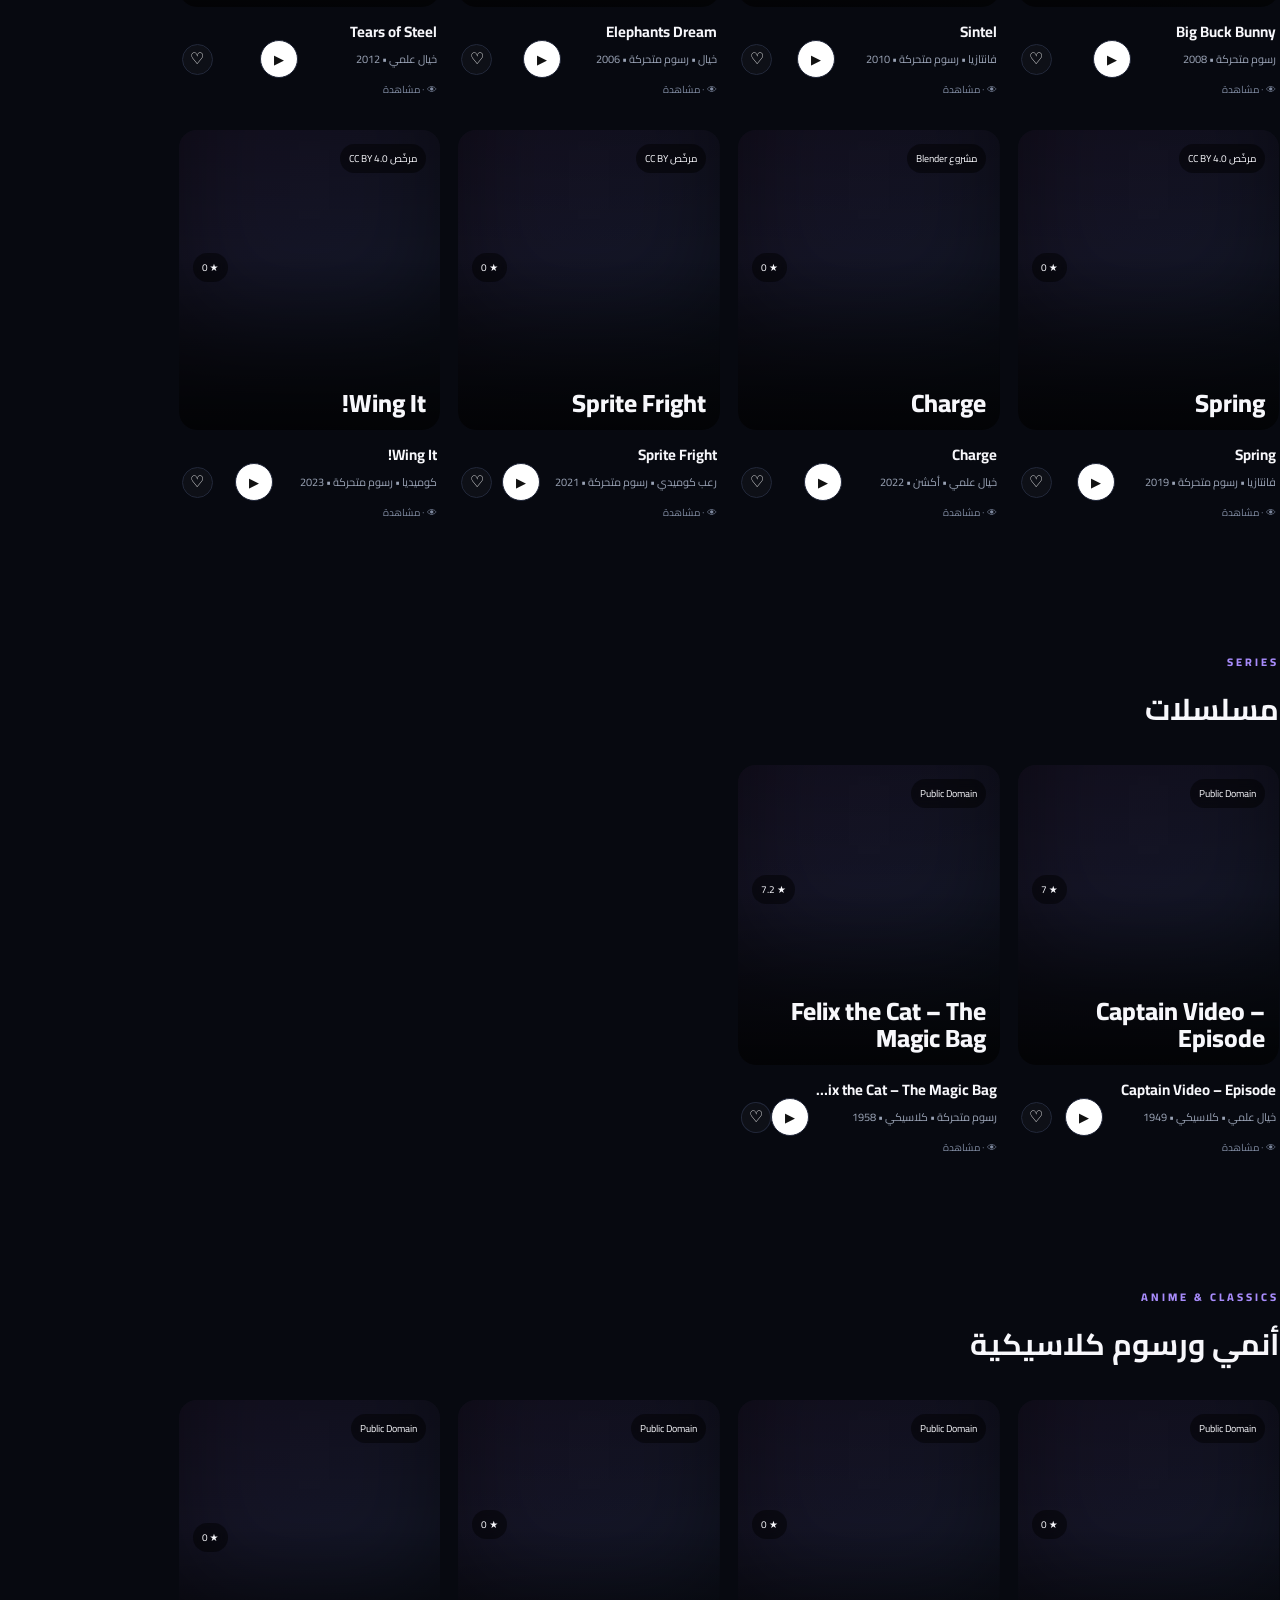
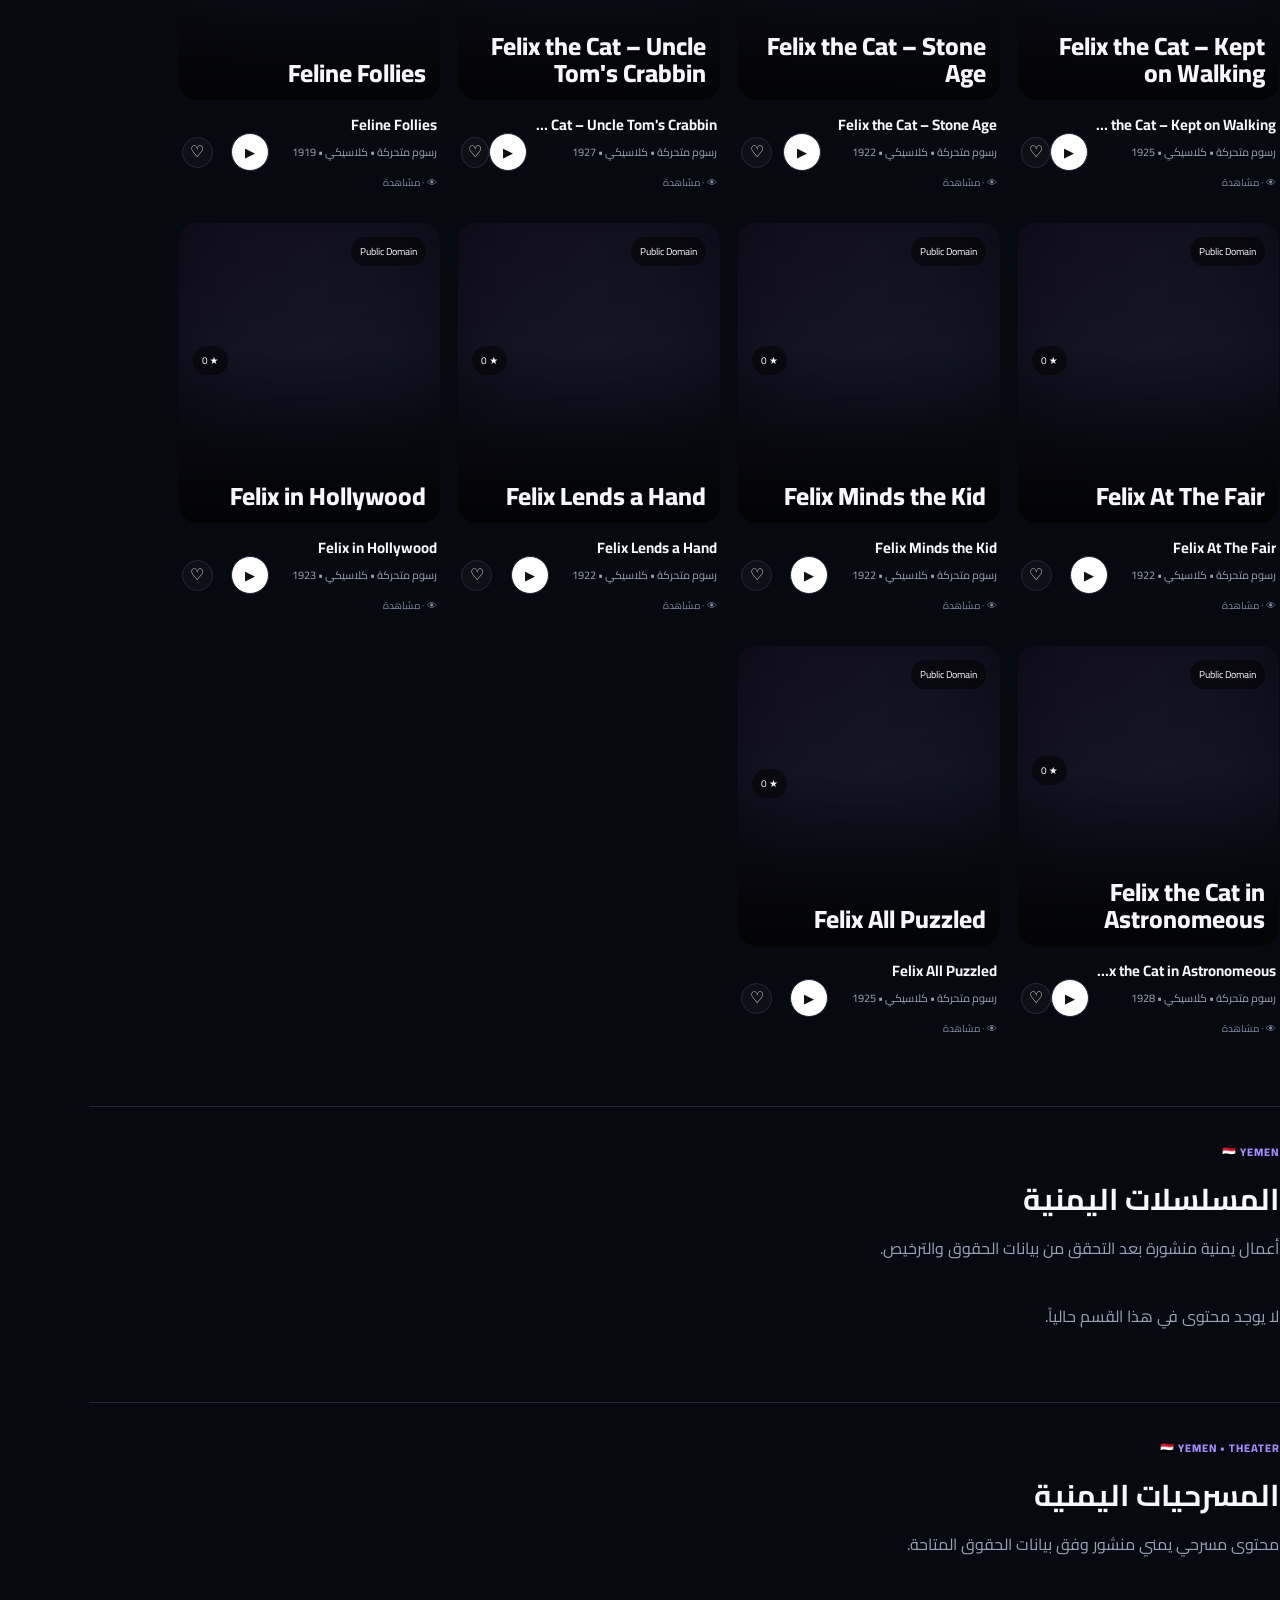
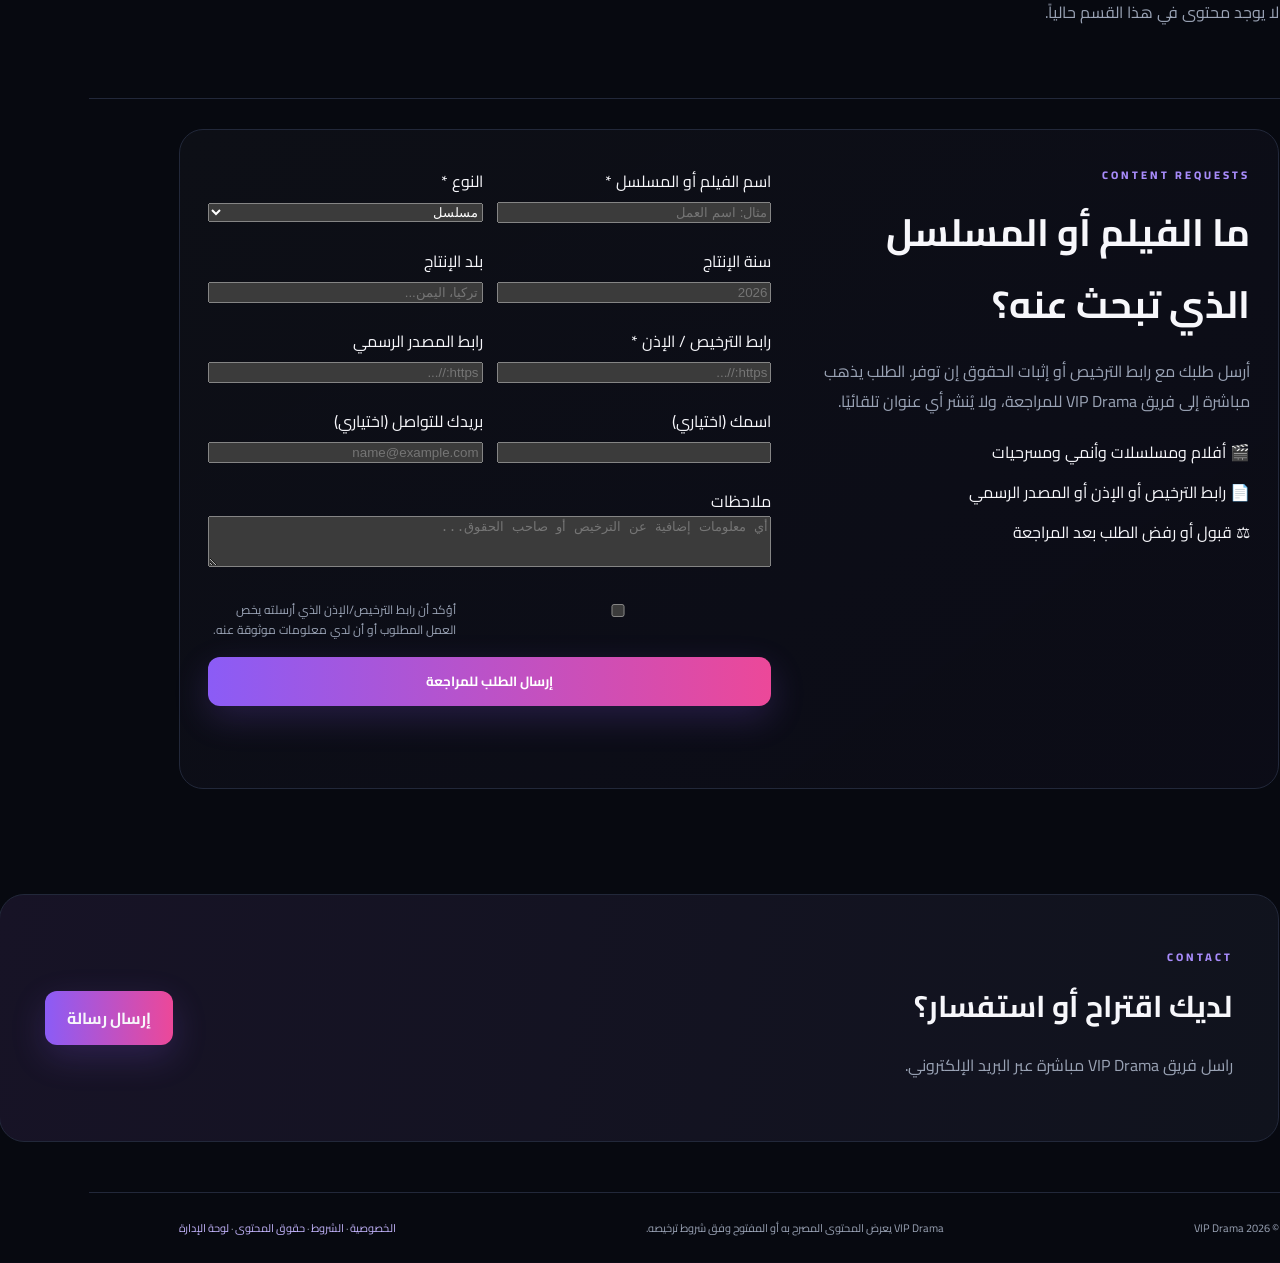
==== commit e68f99f9: "feat: add live center to catalog menu" ====
--- a/index.html
+++ b/index.html
@@ -19,7 +19,7 @@
 @media(max-width:600px){.episode-row{grid-template-columns:auto 1fr}.episode-play{grid-column:2;justify-self:start}.season-tabs{overflow-x:auto;flex-wrap:nowrap}.season-tab{white-space:nowrap}}
 .yemen-section{border-top:1px solid var(--line);padding-top:28px}.yemen-section .section-head p{margin:6px 0 0}.yemen-section .eyebrow{letter-spacing:.08em}</style></head>
 <body>
-<header class="topbar"><a class="brand" href="index.html"><span>VIP</span> Drama</a><nav><a class="active" href="#home">الرئيسية</a><a class="live-nav-link" href="live.html">🔴 البث المباشر</a><details class="catalog-menu"><summary>☰ القائمة</summary><div class="catalog-menu-panel"><a href="#movies">🎬 الأفلام</a><a href="#series">📺 المسلسلات</a><a href="#anime">✨ الأنمي والرسوم</a><a href="#yemen-series">🇾🇪 المسلسلات اليمنية</a><a href="#yemen-plays">🎭 المسرحيات اليمنية</a><a href="#request">➕ طلب فيلم أو مسلسل</a><a href="#contact">✉️ تواصل</a><a href="rights.html">⚖️ حقوق المحتوى</a></div></details></nav><div class="top-actions"><button class="theme-toggle" id="themeToggle" type="button">☀️ الوضع النهاري</button><a class="account-btn" id="accountBtn" href="login.html">👤 تسجيل الدخول</a><button class="search-btn" id="searchOpen" aria-label="بحث">⌕</button></div></header>
+<header class="topbar"><a class="brand" href="index.html"><span>VIP</span> Drama</a><nav><a class="active" href="#home">الرئيسية</a><a class="live-nav-link" href="live.html">🔴 البث المباشر</a><details class="catalog-menu"><summary>☰ القائمة</summary><div class="catalog-menu-panel"><a href="live.html">🔴 البث المباشر والمباريات</a><a href="#movies">🎬 الأفلام</a><a href="#series">📺 المسلسلات</a><a href="#anime">✨ الأنمي والرسوم</a><a href="#yemen-series">🇾🇪 المسلسلات اليمنية</a><a href="#yemen-plays">🎭 المسرحيات اليمنية</a><a href="#request">➕ طلب فيلم أو مسلسل</a><a href="#contact">✉️ تواصل</a><a href="rights.html">⚖️ حقوق المحتوى</a></div></details></nav><div class="top-actions"><button class="theme-toggle" id="themeToggle" type="button">☀️ الوضع النهاري</button><a class="account-btn" id="accountBtn" href="login.html">👤 تسجيل الدخول</a><button class="search-btn" id="searchOpen" aria-label="بحث">⌕</button></div></header>
 <main id="home">
 <section class="hero"><div class="hero-copy"><span class="eyebrow">VIP DRAMA</span><h1>كل قصة تستحق<br><b>شاشة كبيرة.</b></h1><p>شاهد المحتوى المصرح به من داخل VIP Drama عبر مشغل مدمج، مع استئناف المشاهدة والتحكم في الصوت والسرعة والتقدم وملء الشاشة.</p><div class="hero-actions"><a class="btn primary" href="#latest">استكشف الآن</a><a class="btn ghost" href="login.html">👤 حسابي</a></div></div><div class="hero-art"><div class="hero-glow"></div><div class="hero-card"><span>VIP</span><strong>مشاهدة<br>داخل الموقع</strong><small>أفلام • مسلسلات • رسوم</small></div></div></section>
 <section class="section quick-section" id="continueSection" hidden><div class="section-head"><div><span class="eyebrow">CONTINUE</span><h2>تابع المشاهدة</h2></div></div><div class="rail" id="continueGrid"></div></section><section class="section quick-section" id="favoritesSection" hidden><div class="section-head"><div><span class="eyebrow">MY LIST</span><h2>قائمتي</h2></div></div><div class="rail" id="favoritesGrid"></div></section><section class="section" id="latest"><div class="section-head"><div><span class="eyebrow">محتوى مختار</span><h2>الأحدث</h2></div><div class="filters" id="genreFilters"><button class="filter-chip active" data-filter="all">الكل</button><button class="filter-chip" data-filter="movie">أفلام</button><button class="filter-chip" data-filter="series">مسلسلات</button><button class="filter-chip" data-filter="anime">أنمي ورسوم</button></div></div><div class="grid" id="latestGrid"></div></section>
--- a/navigation.css
+++ b/navigation.css
@@ -0,0 +1 @@
+.bottom-nav{position:fixed;display:none;left:10px;right:10px;bottom:10px;z-index:80;padding:8px 6px;border:1px solid #ffffff18;border-radius:20px;background:#0a0c14e8;backdrop-filter:blur(20px);box-shadow:0 18px 50px #0009;grid-template-columns:repeat(5,1fr);gap:4px}.bottom-nav a{display:grid;justify-items:center;gap:3px;color:#8f96a8;font-size:9px;padding:6px 2px;border-radius:14px}.bottom-nav a.active{color:#fff;background:#8b5cf61c}.bottom-nav b{font-size:18px;line-height:1}.live-nav-link{white-space:nowrap}@media(max-width:700px){.bottom-nav{display:grid}body{padding-bottom:78px}.topbar{z-index:100}.live-nav-link{display:none}}@media(min-width:701px){body{padding-bottom:0}}
